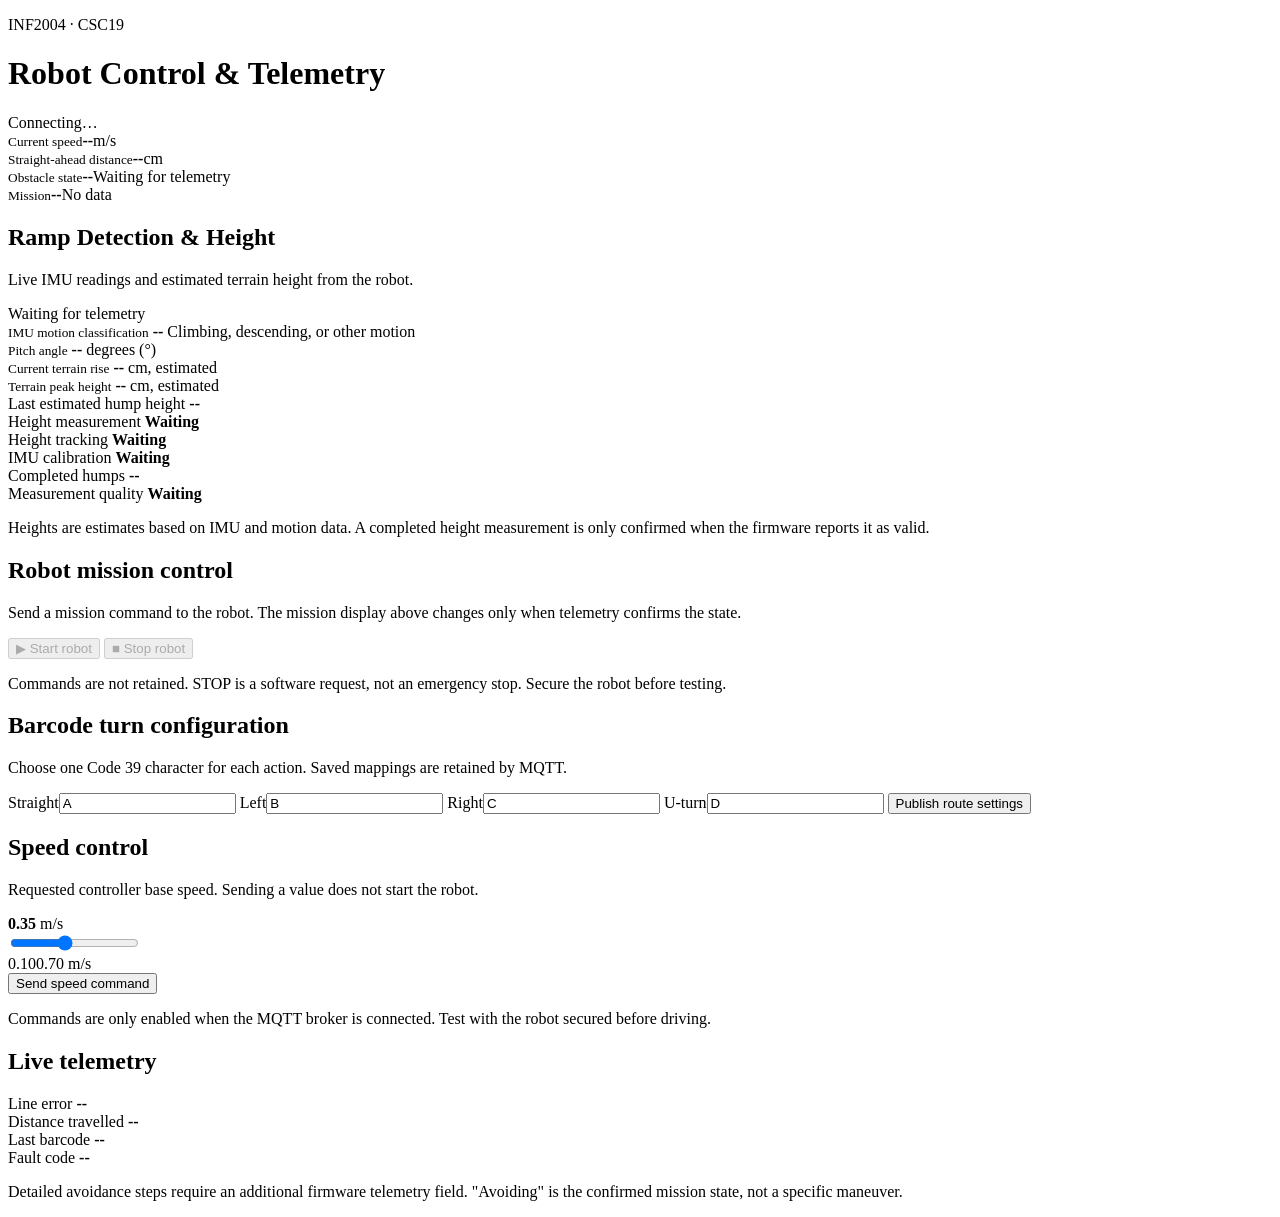
==== dashboard/static/index.html @ f03a262d "ramp dashboard" ====
<!doctype html>
<html lang="en">
  <head>
    <meta charset="utf-8" />
    <meta name="viewport" content="width=device-width,initial-scale=1" />
    <title>Buddy 1 Robot Dashboard</title>
    <link rel="stylesheet" href="/style.css" />
  </head>
  <body>
    <main class="shell">
      <header>
        <div>
          <p class="eyebrow">INF2004 · CSC19</p>
          <h1>Robot Control &amp; Telemetry</h1>
        </div>
        <span id="connection" class="status">Connecting…</span>
      </header>
      <section class="metrics">
        <article>
          <small>Current speed</small><strong id="current-speed">--</strong
          ><span>m/s</span>
        </article>
        <article>
          <small>Straight-ahead distance</small><strong id="distance">--</strong
          ><span>cm</span>
        </article>
        <article>
          <small>Obstacle state</small><strong id="obstacle-state">--</strong
          ><span id="obstacle-detail">Waiting for telemetry</span>
        </article>
        <article>
          <small>Mission</small><strong id="mission">--</strong
          ><span id="timestamp">No data</span>
        </article>
      </section>

      <!-- Ramp Detection & Height -->
      <section class="panel ramp-panel">
        <div class="ramp-header">
          <div>
            <h2>Ramp Detection &amp; Height</h2>
            <p>
              Live IMU readings and estimated terrain height from the robot.
            </p>
          </div>
          <span id="ramp-status" class="ramp-badge">
            Waiting for telemetry
          </span>
        </div>

        <div class="ramp-metrics">
          <article>
            <small>IMU motion classification</small>
            <strong id="ramp-direction">--</strong>
            <span>Climbing, descending, or other motion</span>
          </article>

          <article>
            <small>Pitch angle</small>
            <strong id="ramp-pitch">--</strong>
            <span>degrees (°)</span>
          </article>

          <article>
            <small>Current terrain rise</small>
            <strong id="ramp-rise">--</strong>
            <span>cm, estimated</span>
          </article>

          <article>
            <small>Terrain peak height</small>
            <strong id="ramp-peak">--</strong>
            <span>cm, estimated</span>
          </article>
        </div>

        <div class="ramp-details">
          <div>
            <span>Last estimated hump height</span>
            <b id="ramp-height">--</b>
          </div>

          <div>
            <span>Height measurement</span>
            <b id="ramp-validity">Waiting</b>
          </div>

          <div>
            <span>Height tracking</span>
            <b id="ramp-tracking">Waiting</b>
          </div>

          <div>
            <span>IMU calibration</span>
            <b id="ramp-calibration">Waiting</b>
          </div>

          <div>
            <span>Completed humps</span>
            <b id="ramp-count">--</b>
          </div>

          <div>
            <span>Measurement quality</span>
            <b id="ramp-quality">Waiting</b>
          </div>
        </div>

        <p class="hint">
          Heights are estimates based on IMU and motion data. A completed height
          measurement is only confirmed when the firmware reports it as valid.
        </p>
      </section>
      
      <section class="panel mission-panel">
        <h2>Robot mission control</h2>
        <p>
          Send a mission command to the robot. The mission display above changes
          only when telemetry confirms the state.
        </p>
        <div class="mission-buttons">
          <button id="start-robot" class="start-button" type="button" disabled>
            ▶ Start robot
          </button>
          <button id="stop-robot" class="stop-button" type="button" disabled>
            ■ Stop robot
          </button>
        </div>
        <p class="hint">
          Commands are not retained. STOP is a software request, not an
          emergency stop. Secure the robot before testing.
        </p>
      </section>
      <div class="columns">
        <section class="panel">
          <h2>Barcode turn configuration</h2>
          <p>
            Choose one Code 39 character for each action. Saved mappings are
            retained by MQTT.
          </p>
          <form id="route-form" class="fields">
            <label
              >Straight<input name="straight" maxlength="1" value="A" required
            /></label>
            <label
              >Left<input name="left" maxlength="1" value="B" required
            /></label>
            <label
              >Right<input name="right" maxlength="1" value="C" required
            /></label>
            <label
              >U-turn<input name="uturn" maxlength="1" value="D" required
            /></label>
            <button type="submit">Publish route settings</button>
          </form>
        </section>
        <section class="panel">
          <h2>Speed control</h2>
          <p>
            Requested controller base speed. Sending a value does not start the
            robot.
          </p>
          <div class="speed-display">
            <strong id="speed-value">0.35</strong> m/s
          </div>
          <input
            id="speed-slider"
            type="range"
            min="0.10"
            max="0.70"
            step="0.05"
            value="0.35"
          />
          <div class="range"><span>0.10</span><span>0.70 m/s</span></div>
          <button id="send-speed" type="button">Send speed command</button>
          <p class="hint">
            Commands are only enabled when the MQTT broker is connected. Test
            with the robot secured before driving.
          </p>
        </section>
      </div>
      <section class="panel">
        <h2>Live telemetry</h2>
        <div class="details">
          <div>Line error <b id="line">--</b></div>
          <div>Distance travelled <b id="travelled">--</b></div>
          <div>Last barcode <b id="barcode">--</b></div>
          <div>Fault code <b id="fault">--</b></div>
        </div>
        <p class="hint">
          Detailed avoidance steps require an additional firmware telemetry
          field. "Avoiding" is the confirmed mission state, not a specific
          maneuver.
        </p>
      </section>
      <p id="feedback" role="status" aria-live="polite"></p>
    </main>
    <script src="/app.js"></script>
  </body>
</html>
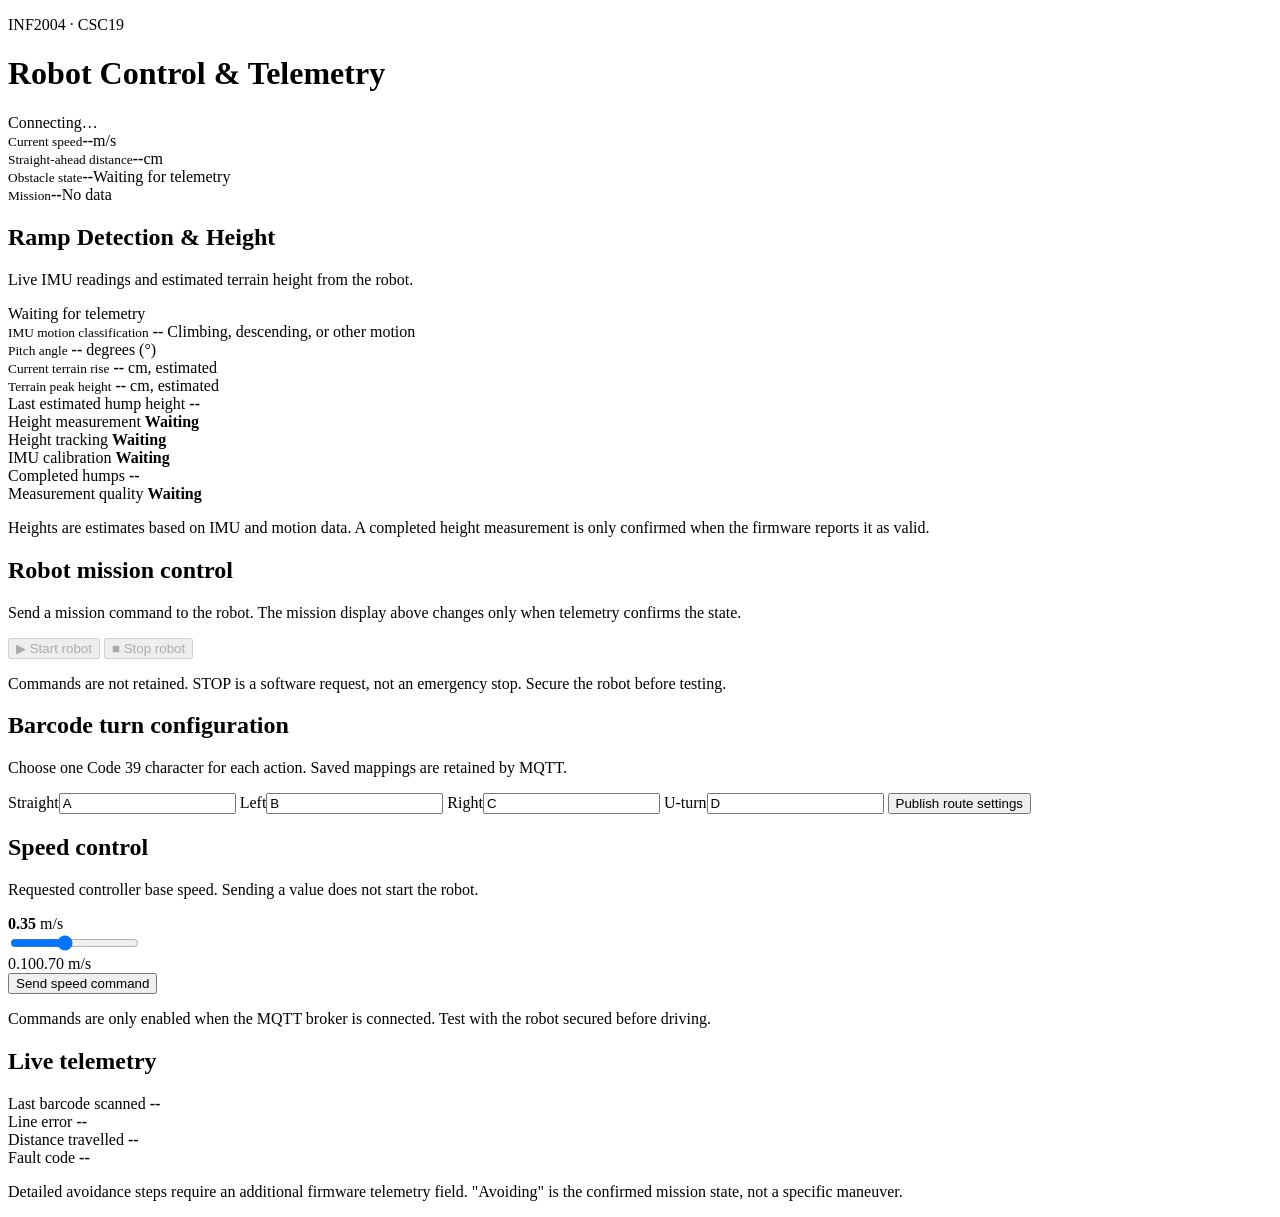
==== commit d5821c0f: "added card holder for barcode letter scan" ====
--- a/dashboard/static/index.html
+++ b/dashboard/static/index.html
@@ -33,85 +33,87 @@
           ><span id="timestamp">No data</span>
         </article>
       </section>
-
-      <!-- Ramp Detection & Height -->
-      <section class="panel ramp-panel">
-        <div class="ramp-header">
-          <div>
-            <h2>Ramp Detection &amp; Height</h2>
-            <p>
-              Live IMU readings and estimated terrain height from the robot.
-            </p>
-          </div>
-          <span id="ramp-status" class="ramp-badge">
-            Waiting for telemetry
-          </span>
-        </div>
-
-        <div class="ramp-metrics">
-          <article>
-            <small>IMU motion classification</small>
-            <strong id="ramp-direction">--</strong>
-            <span>Climbing, descending, or other motion</span>
-          </article>
-
-          <article>
-            <small>Pitch angle</small>
-            <strong id="ramp-pitch">--</strong>
-            <span>degrees (°)</span>
-          </article>
-
-          <article>
-            <small>Current terrain rise</small>
-            <strong id="ramp-rise">--</strong>
-            <span>cm, estimated</span>
-          </article>
-
-          <article>
-            <small>Terrain peak height</small>
-            <strong id="ramp-peak">--</strong>
-            <span>cm, estimated</span>
-          </article>
-        </div>
-
-        <div class="ramp-details">
-          <div>
-            <span>Last estimated hump height</span>
-            <b id="ramp-height">--</b>
-          </div>
-
-          <div>
-            <span>Height measurement</span>
-            <b id="ramp-validity">Waiting</b>
-          </div>
-
-          <div>
-            <span>Height tracking</span>
-            <b id="ramp-tracking">Waiting</b>
-          </div>
-
-          <div>
-            <span>IMU calibration</span>
-            <b id="ramp-calibration">Waiting</b>
-          </div>
-
-          <div>
-            <span>Completed humps</span>
-            <b id="ramp-count">--</b>
-          </div>
-
-          <div>
-            <span>Measurement quality</span>
-            <b id="ramp-quality">Waiting</b>
-          </div>
-        </div>
-
-        <p class="hint">
-          Heights are estimates based on IMU and motion data. A completed height
-          measurement is only confirmed when the firmware reports it as valid.
-        </p>
-      </section>
       
+<!-- Ramp Detection & Height -->
+<section class="panel ramp-panel">
+  <div class="ramp-header">
+    <div>
+      <h2>Ramp Detection &amp; Height</h2>
+      <p>
+        Live IMU readings and estimated terrain height
+        from the robot.
+      </p>
+    </div>
+    <span id="ramp-status" class="ramp-badge">
+      Waiting for telemetry
+    </span>
+  </div>
+
+  <div class="ramp-metrics">
+    <article>
+      <small>IMU motion classification</small>
+      <strong id="ramp-direction">--</strong>
+      <span>Climbing, descending, or other motion</span>
+    </article>
+
+    <article>
+      <small>Pitch angle</small>
+      <strong id="ramp-pitch">--</strong>
+      <span>degrees (°)</span>
+    </article>
+
+    <article>
+      <small>Current terrain rise</small>
+      <strong id="ramp-rise">--</strong>
+      <span>cm, estimated</span>
+    </article>
+
+    <article>
+      <small>Terrain peak height</small>
+      <strong id="ramp-peak">--</strong>
+      <span>cm, estimated</span>
+    </article>
+  </div>
+
+  <div class="ramp-details">
+    <div>
+      <span>Last estimated hump height</span>
+      <b id="ramp-height">--</b>
+    </div>
+
+    <div>
+      <span>Height measurement</span>
+      <b id="ramp-validity">Waiting</b>
+    </div>
+
+    <div>
+      <span>Height tracking</span>
+      <b id="ramp-tracking">Waiting</b>
+    </div>
+
+    <div>
+      <span>IMU calibration</span>
+      <b id="ramp-calibration">Waiting</b>
+    </div>
+
+    <div>
+      <span>Completed humps</span>
+      <b id="ramp-count">--</b>
+    </div>
+
+    <div>
+      <span>Measurement quality</span>
+      <b id="ramp-quality">Waiting</b>
+    </div>
+  </div>
+
+  <p class="hint">
+    Heights are estimates based on IMU and motion data.
+    A completed height measurement is only confirmed when
+    the firmware reports it as valid.
+  </p>
+</section>
+
       <section class="panel mission-panel">
         <h2>Robot mission control</h2>
         <p>
@@ -181,10 +183,13 @@
       </div>
       <section class="panel">
         <h2>Live telemetry</h2>
+        <div class="barcode-card">
+          <span>Last barcode scanned</span>
+          <strong id="barcode">--</strong>
+        </div>
         <div class="details">
           <div>Line error <b id="line">--</b></div>
           <div>Distance travelled <b id="travelled">--</b></div>
-          <div>Last barcode <b id="barcode">--</b></div>
           <div>Fault code <b id="fault">--</b></div>
         </div>
         <p class="hint">
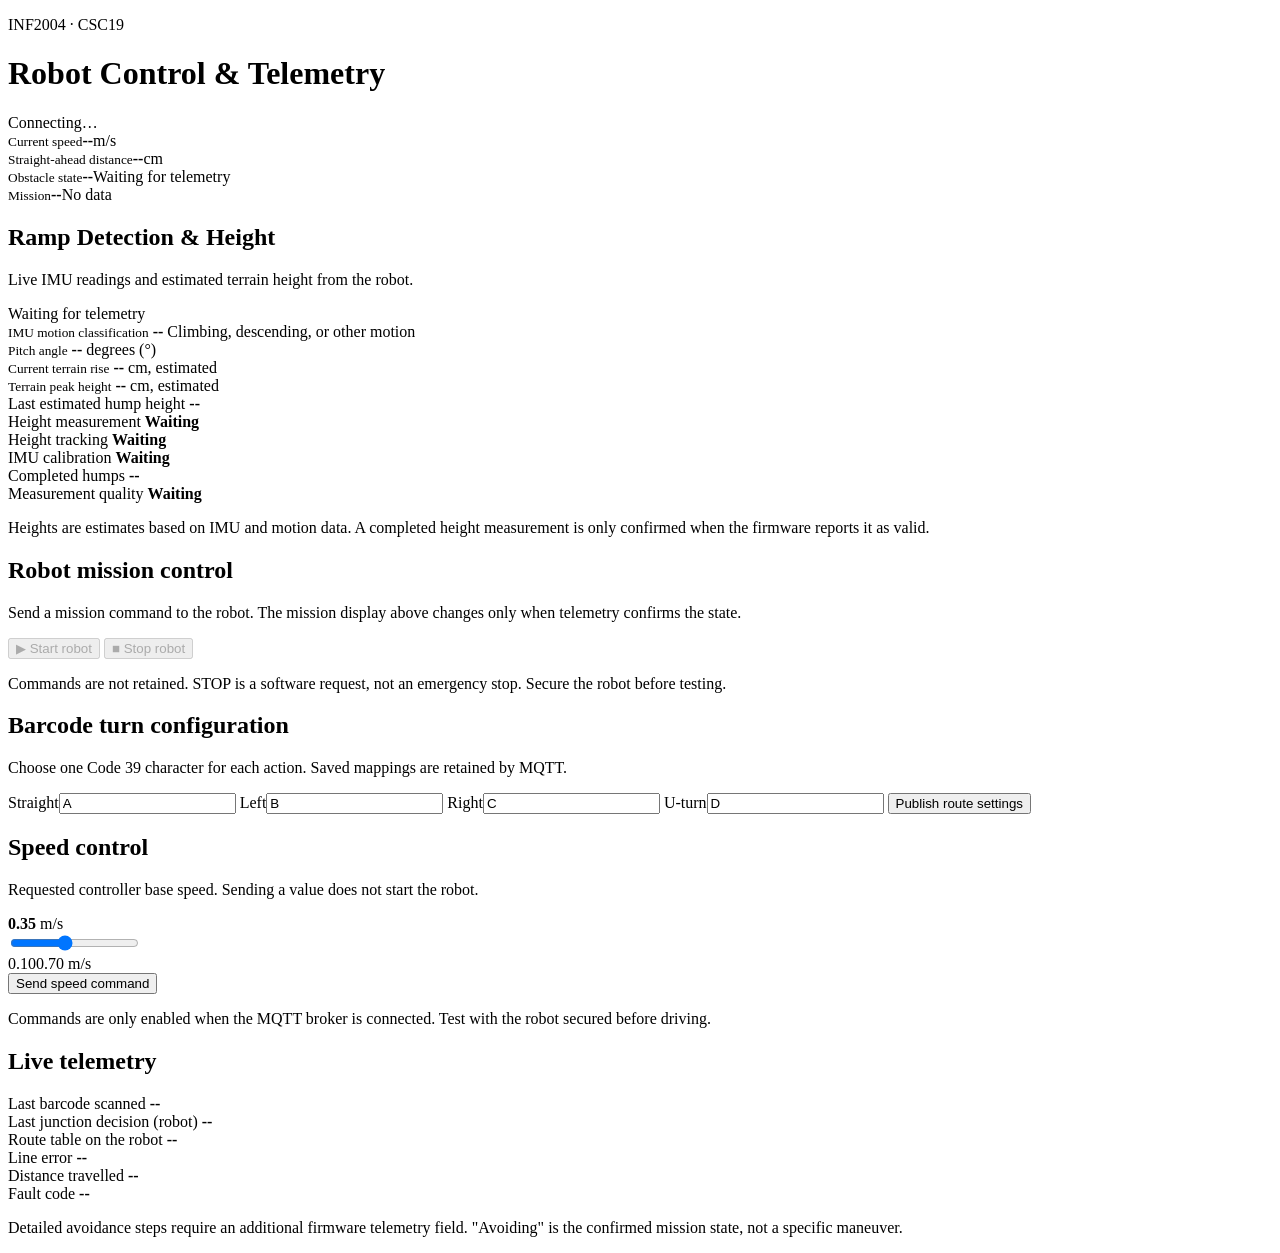
==== commit 0eb1d0ef: "1st level junction working state Signed-off-by: LordPercivalXII <officialtwelfthdoctor1@hotmail.com>" ====
--- a/dashboard/static/index.html
+++ b/dashboard/static/index.html
@@ -187,6 +187,13 @@
           <span>Last barcode scanned</span>
           <strong id="barcode">--</strong>
         </div>
+        <div class="barcode-card">
+          <span>Last junction decision (robot)</span>
+          <strong id="junction-decision">--</strong>
+        </div>
+        <div class="details">
+          <div>Route table on the robot <b id="route-active">--</b></div>
+        </div>
         <div class="details">
           <div>Line error <b id="line">--</b></div>
           <div>Distance travelled <b id="travelled">--</b></div>
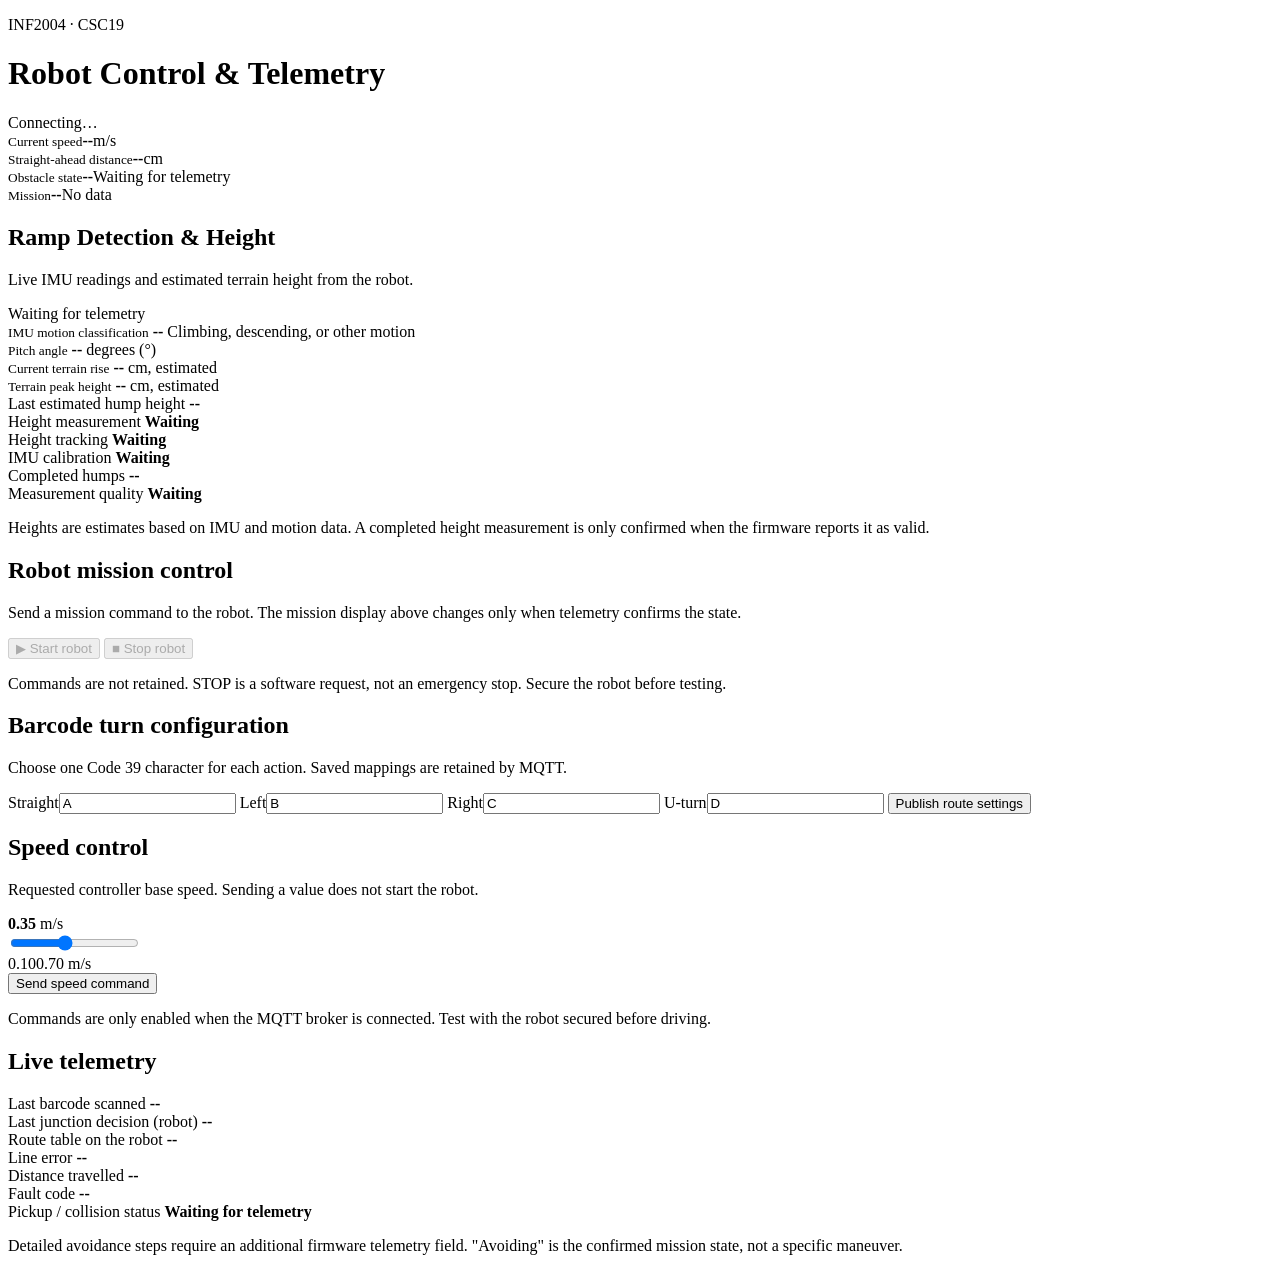
==== commit 79d68489: "added fault pickup Stop motor when lifted up" ====
--- a/dashboard/static/index.html
+++ b/dashboard/static/index.html
@@ -199,6 +199,10 @@
           <div>Distance travelled <b id="travelled">--</b></div>
           <div>Fault code <b id="fault">--</b></div>
         </div>
+        <div class="collision-status" id="collision-status" role="status" aria-live="polite">
+          <span>Pickup / collision status</span>
+          <strong id="collision-state">Waiting for telemetry</strong>
+        </div>
         <p class="hint">
           Detailed avoidance steps require an additional firmware telemetry
           field. "Avoiding" is the confirmed mission state, not a specific
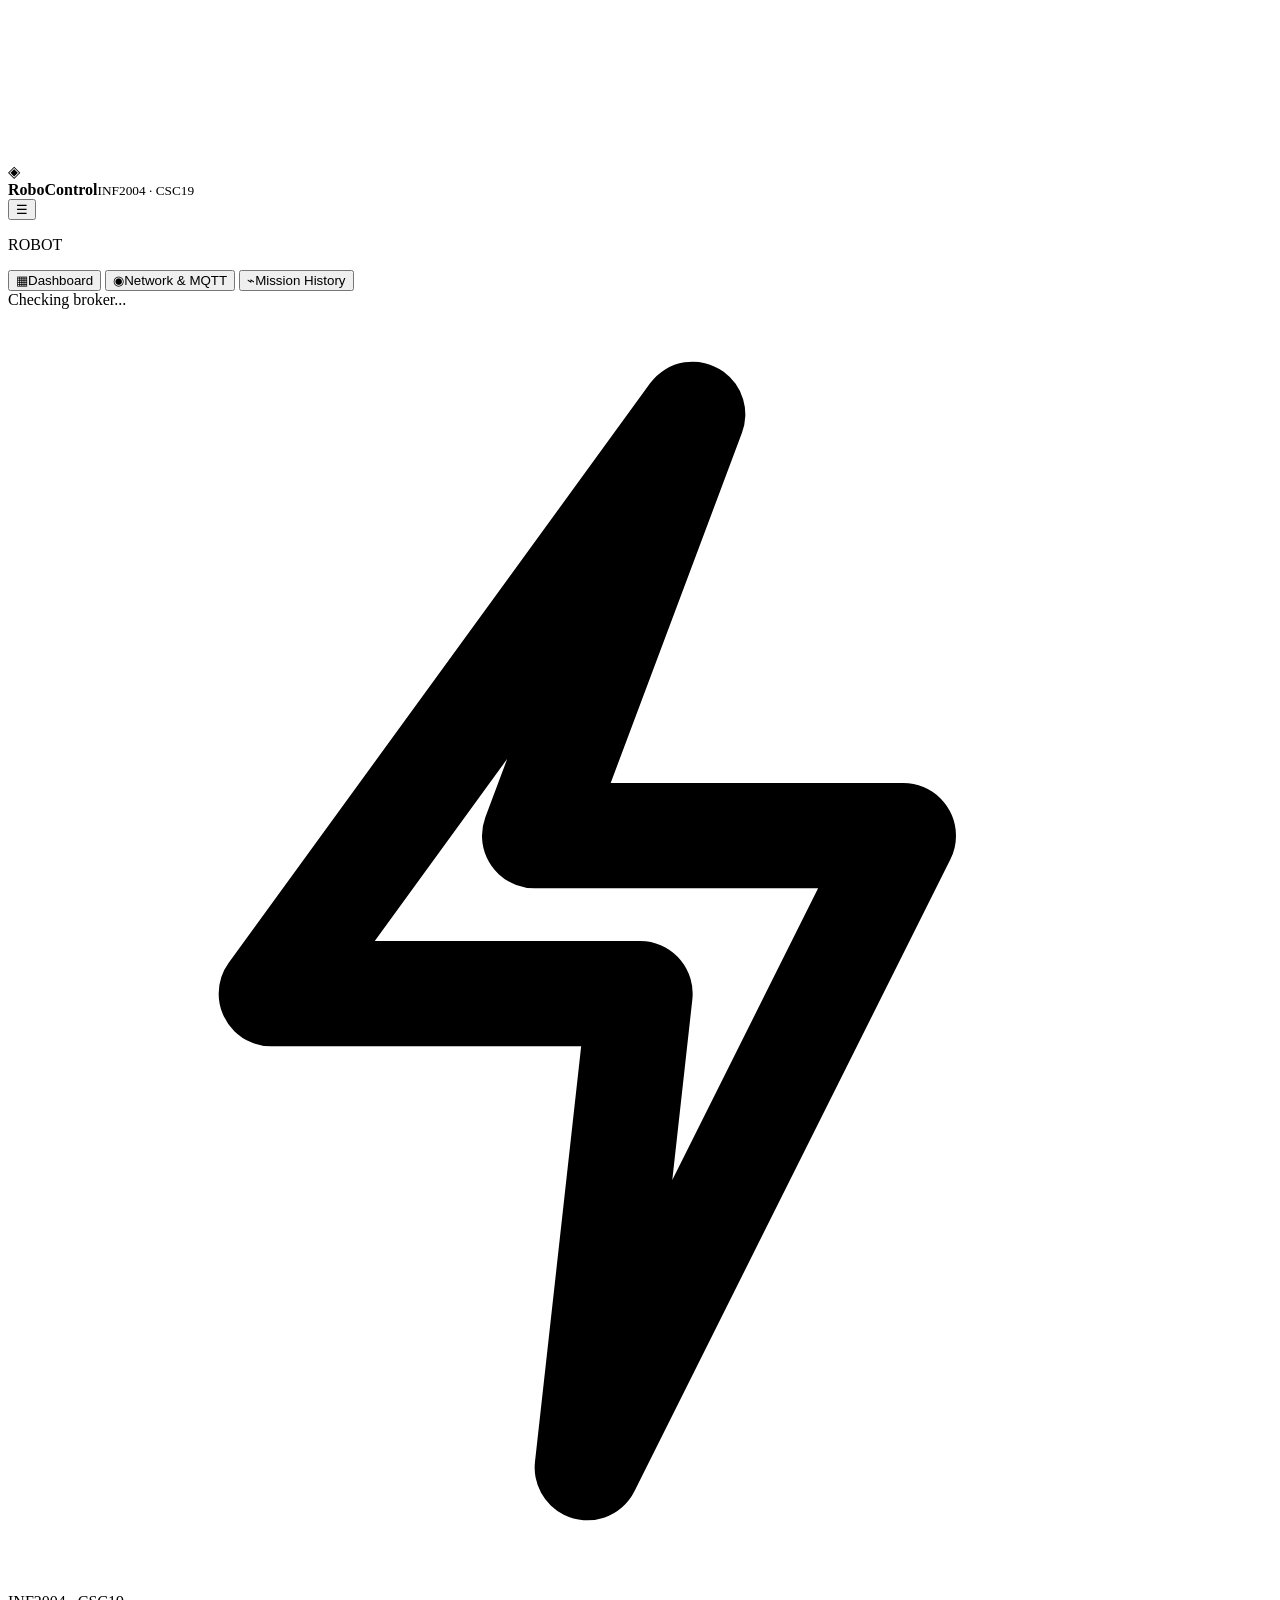
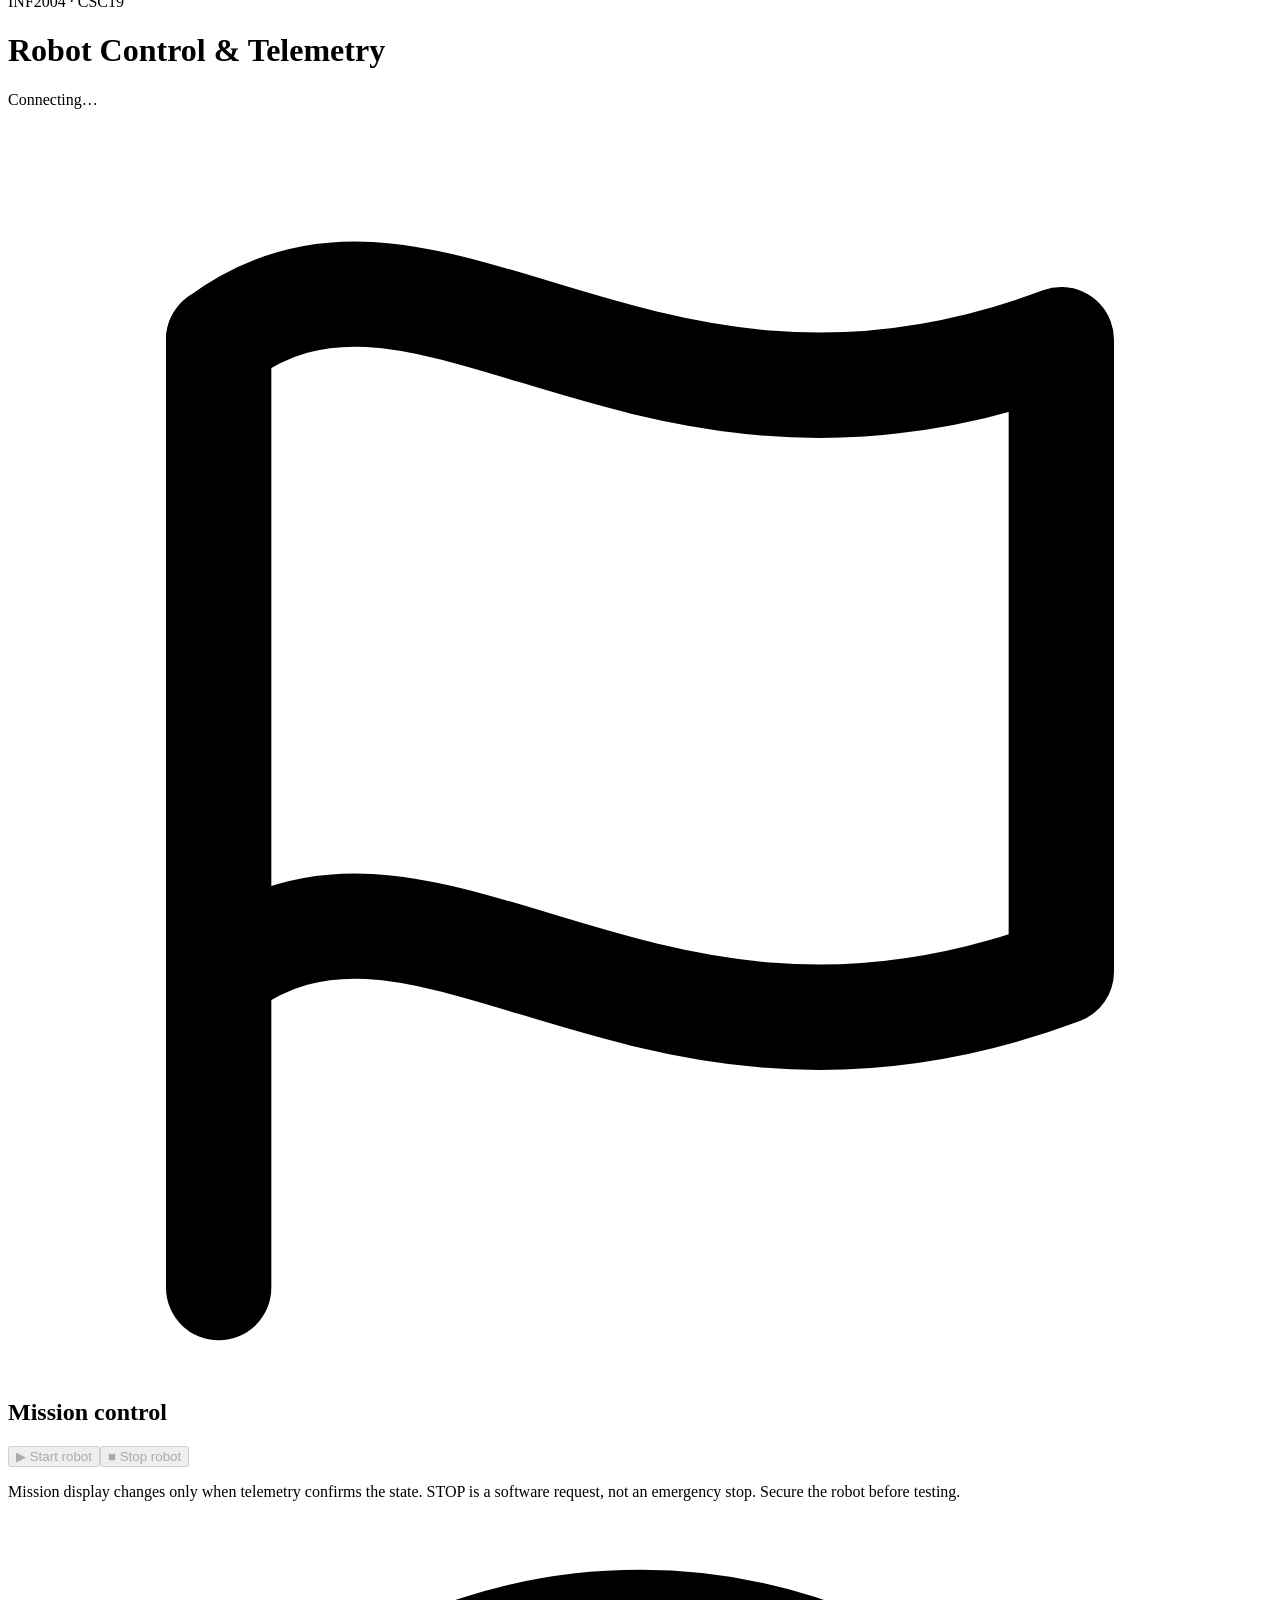
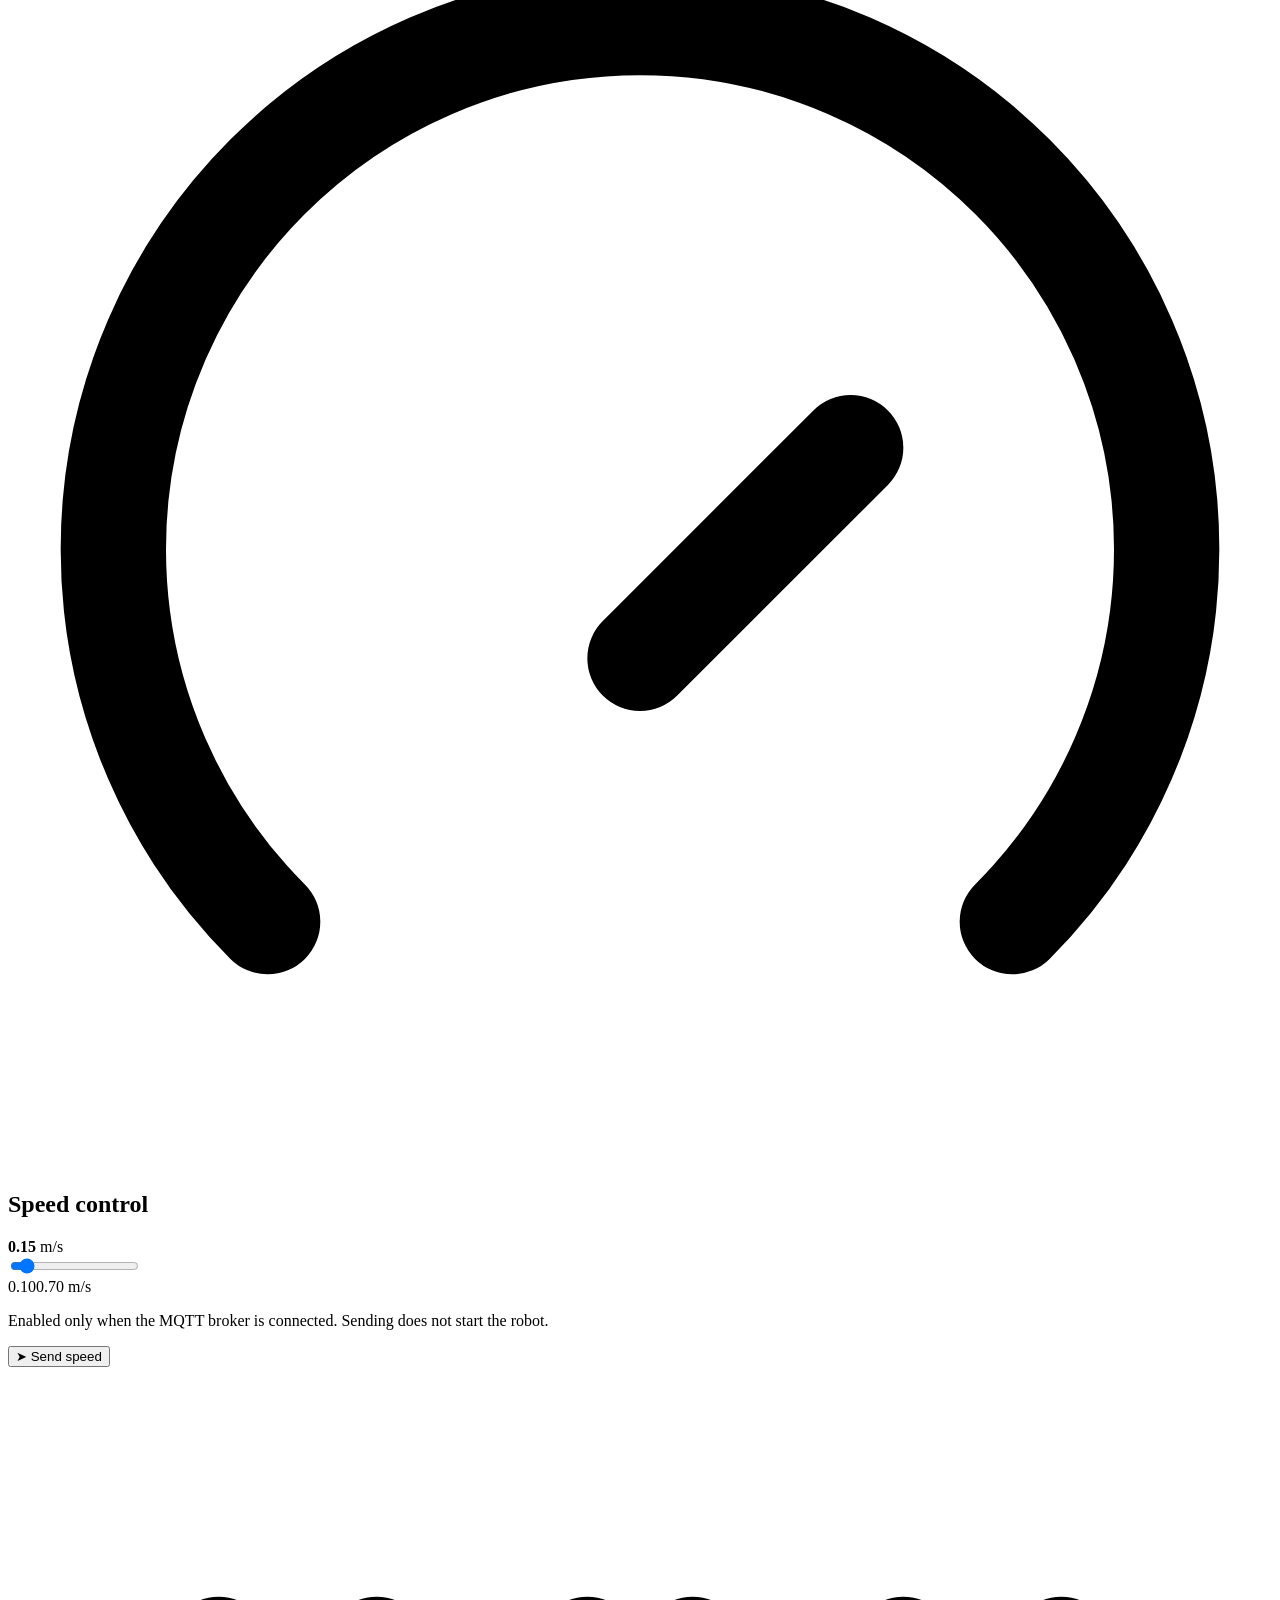
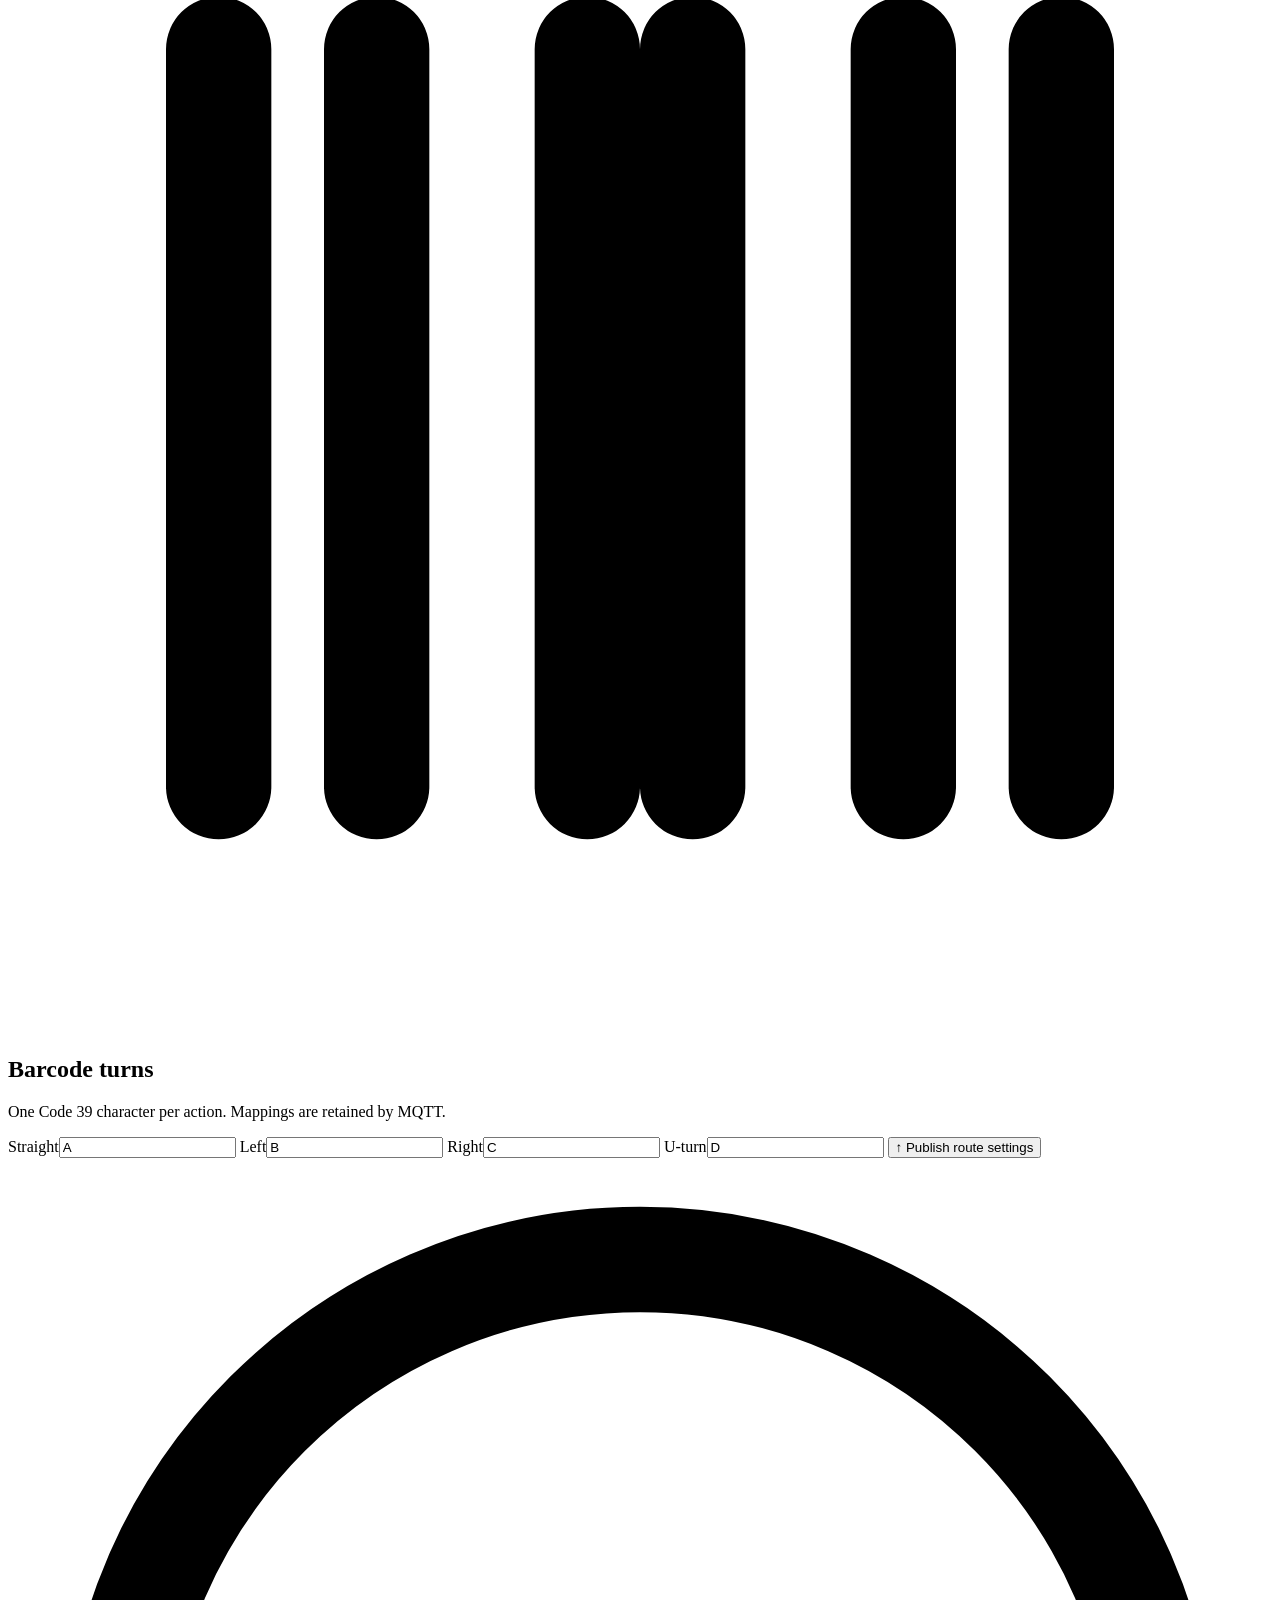
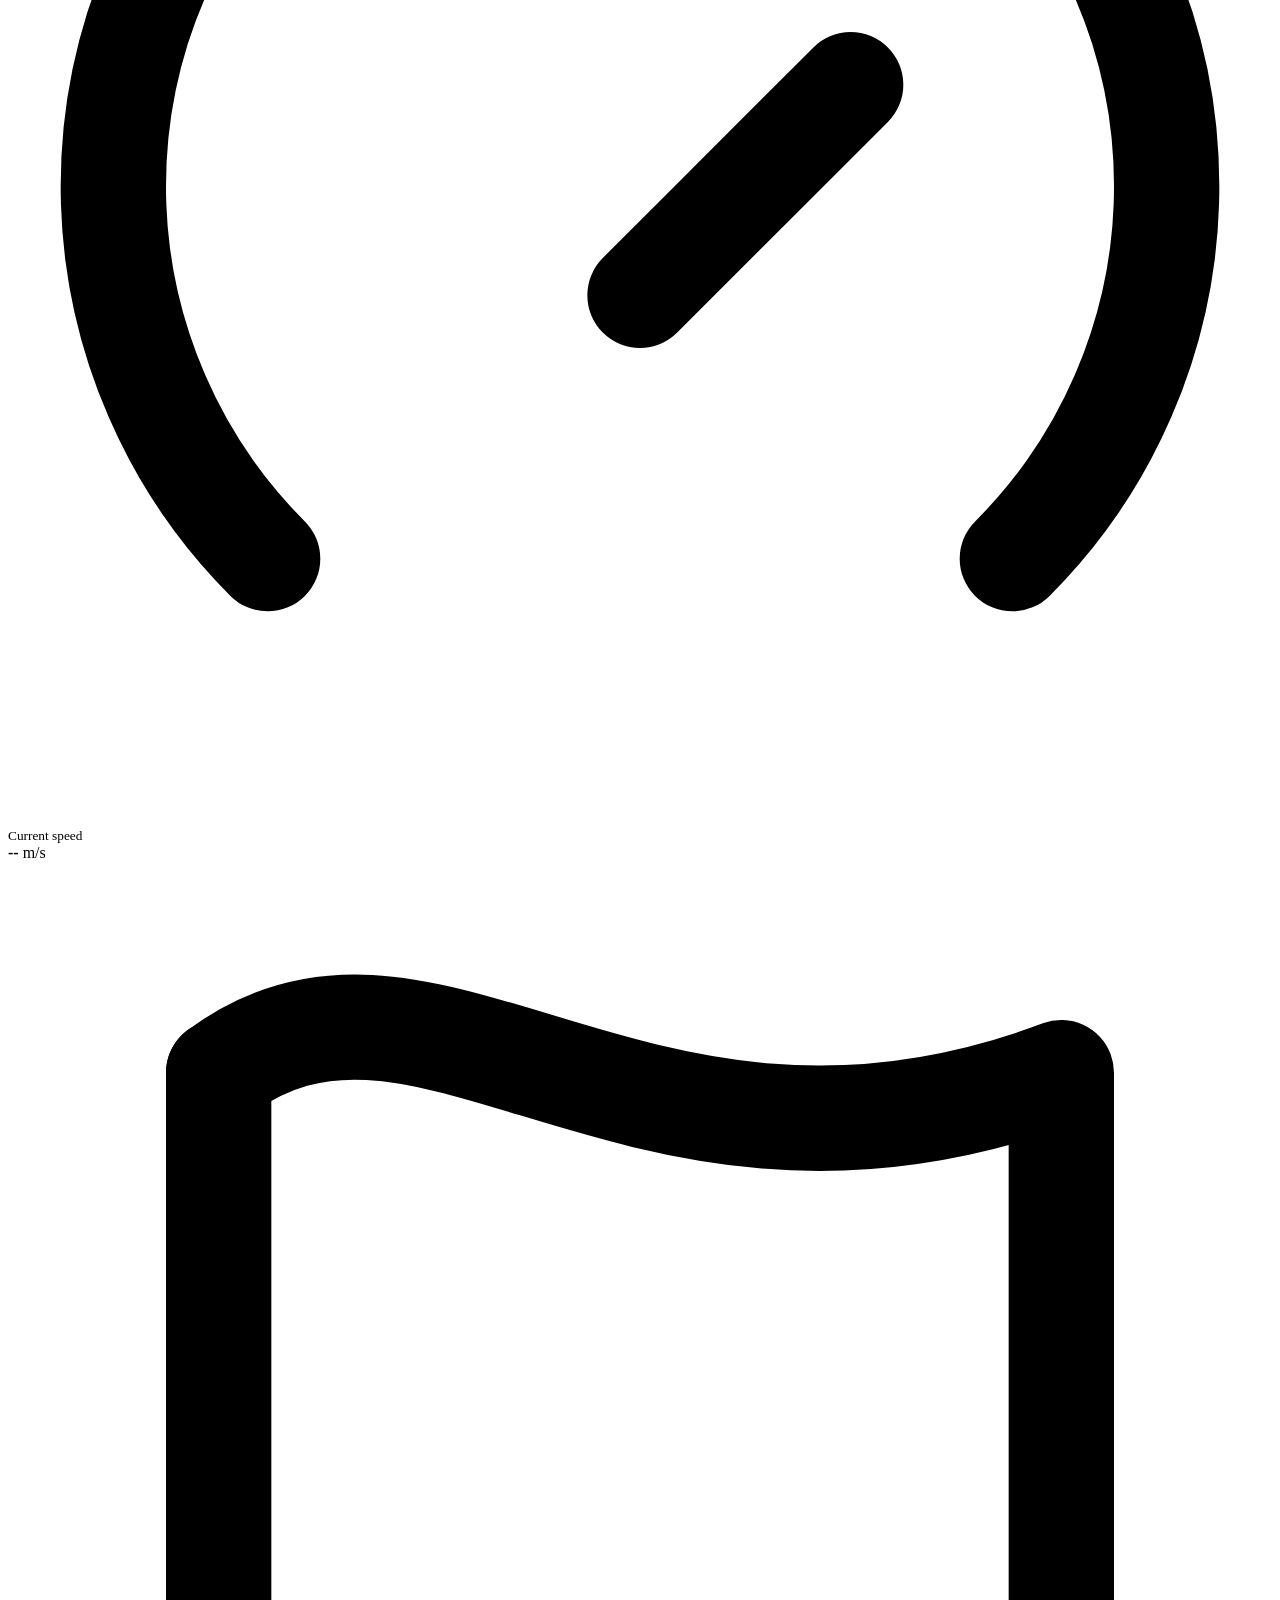
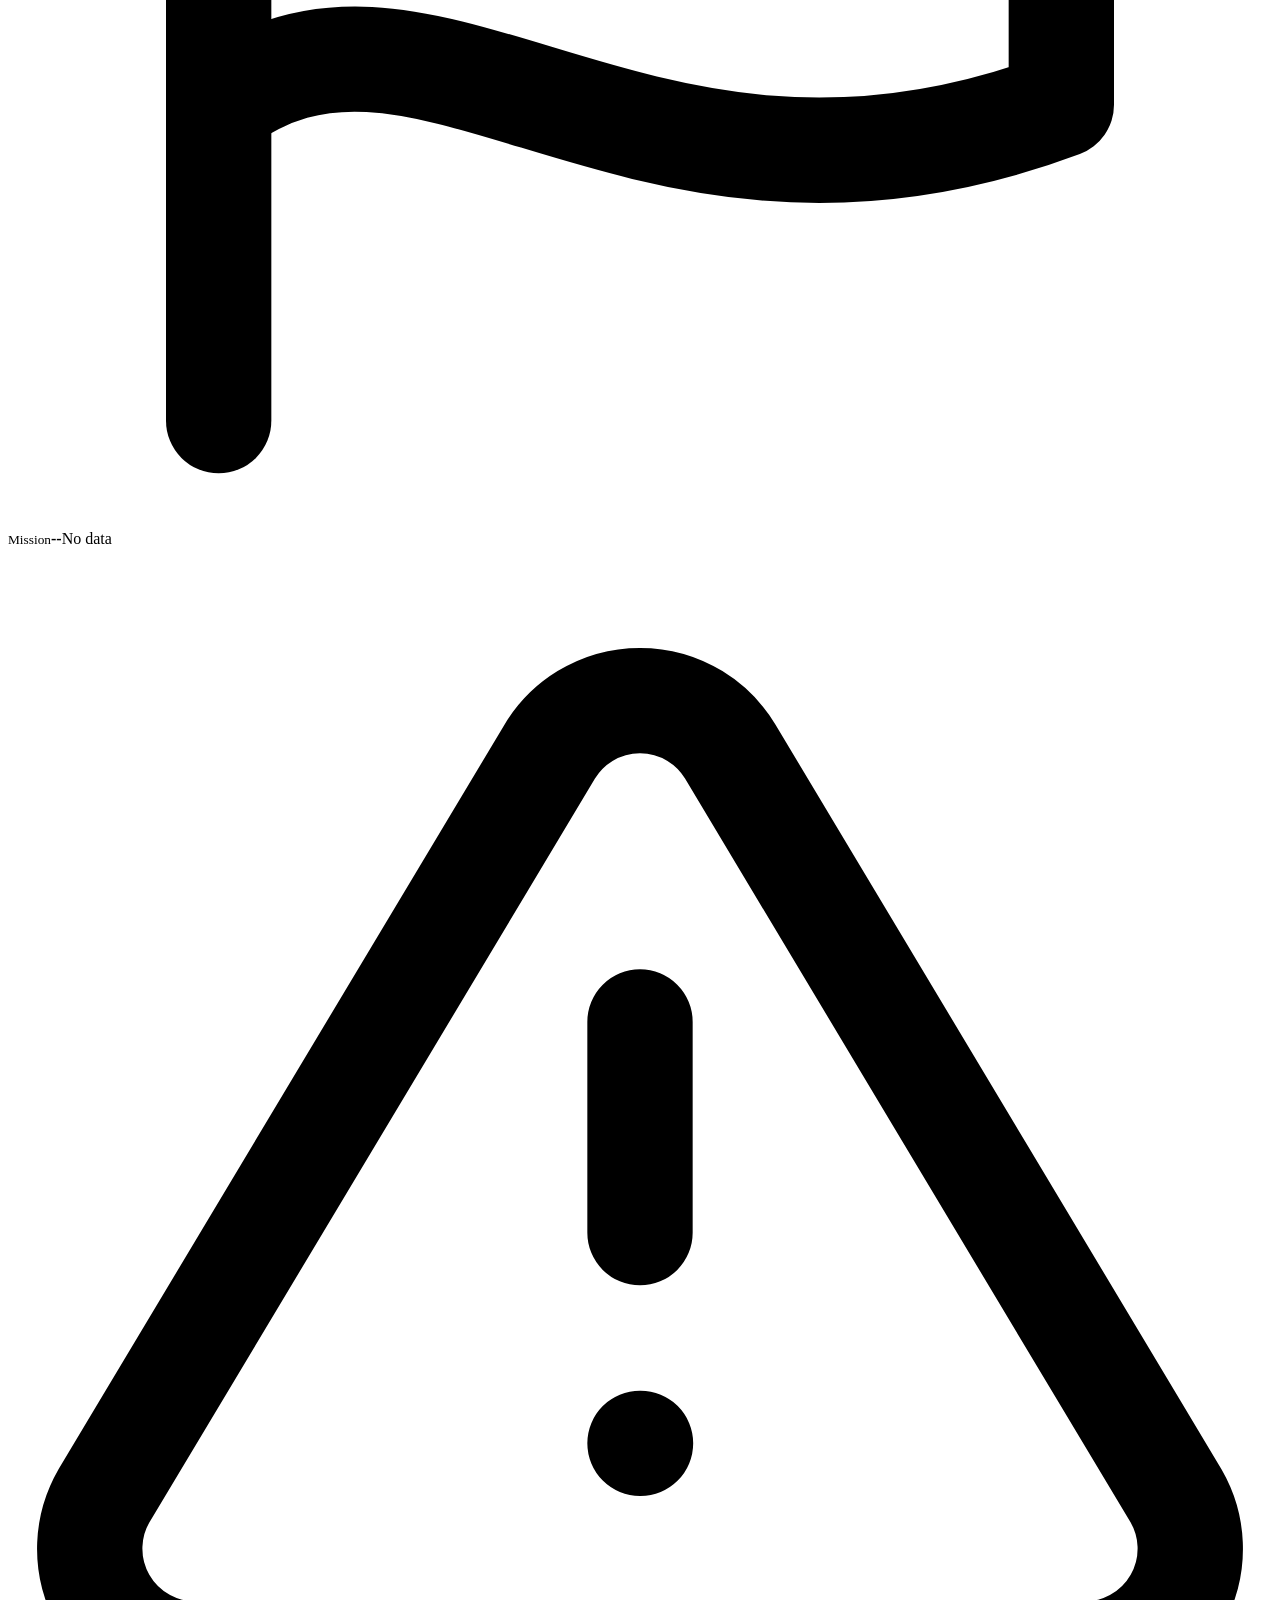
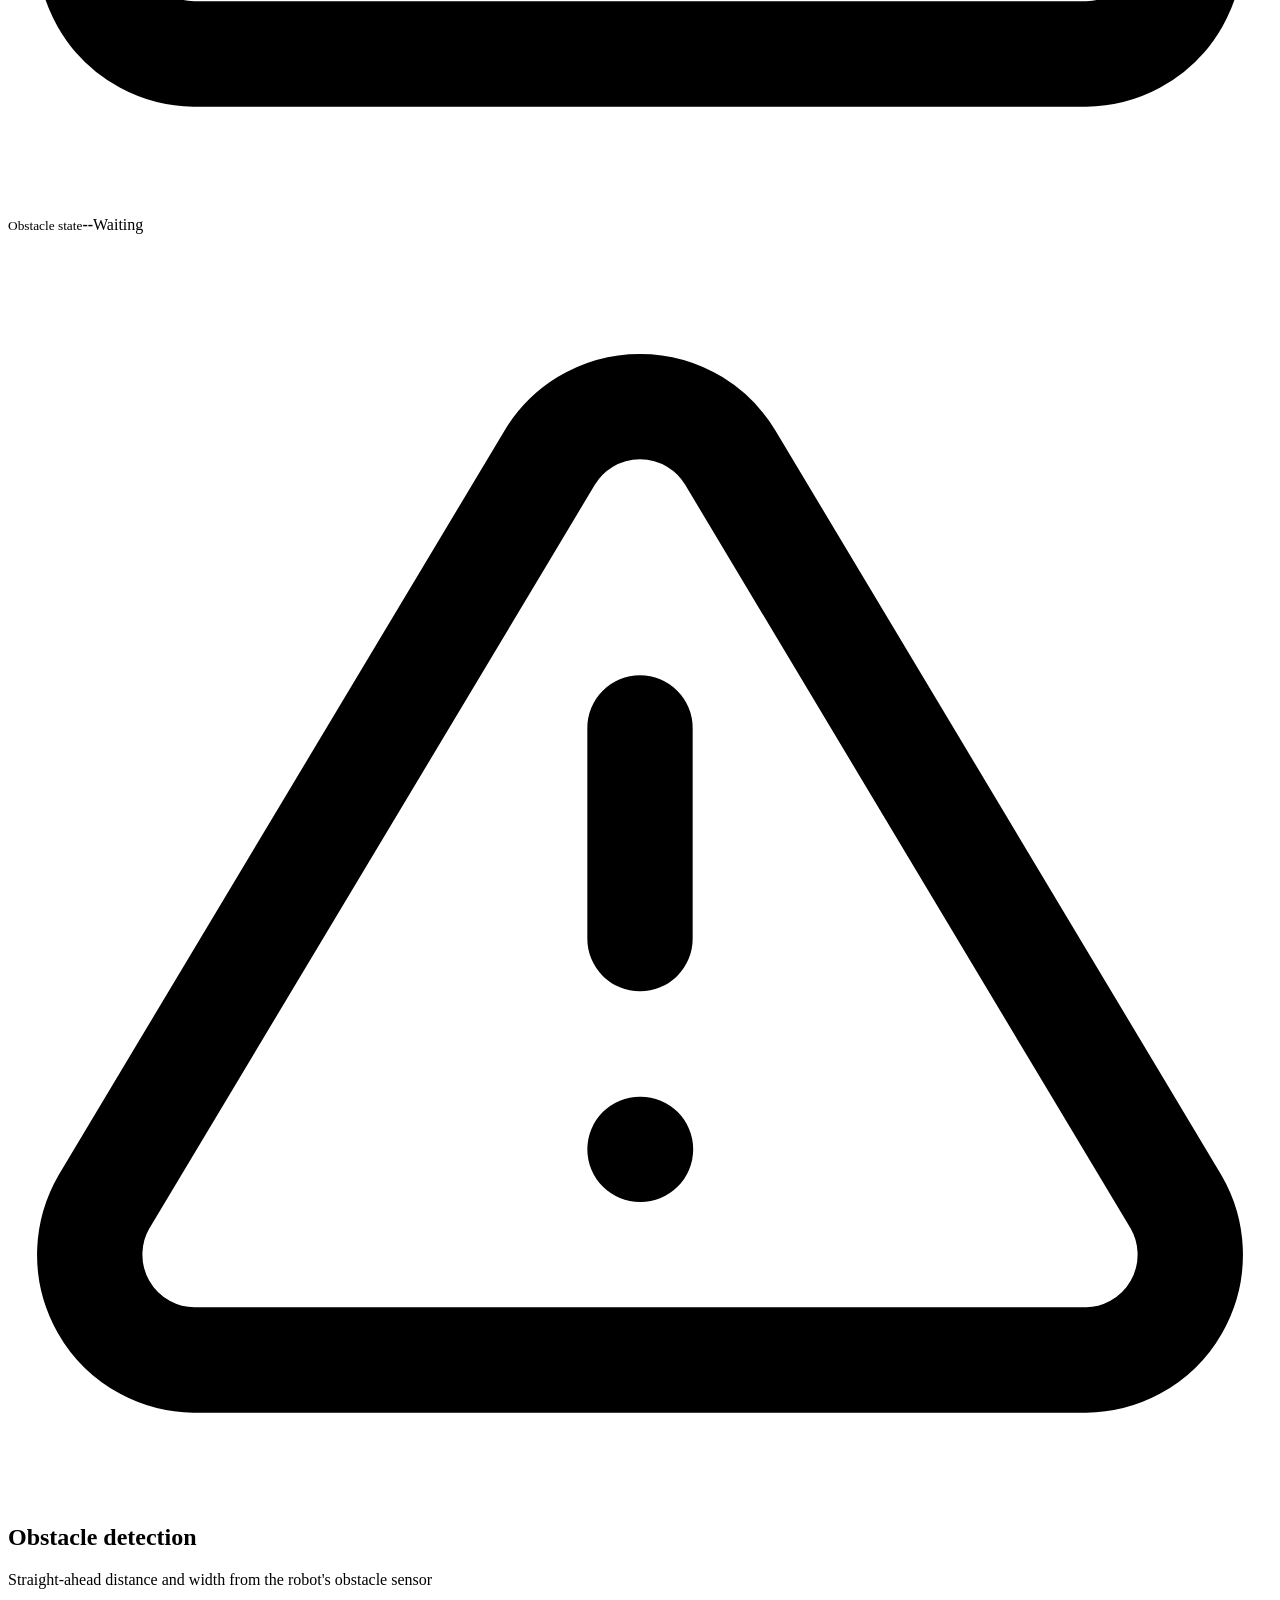
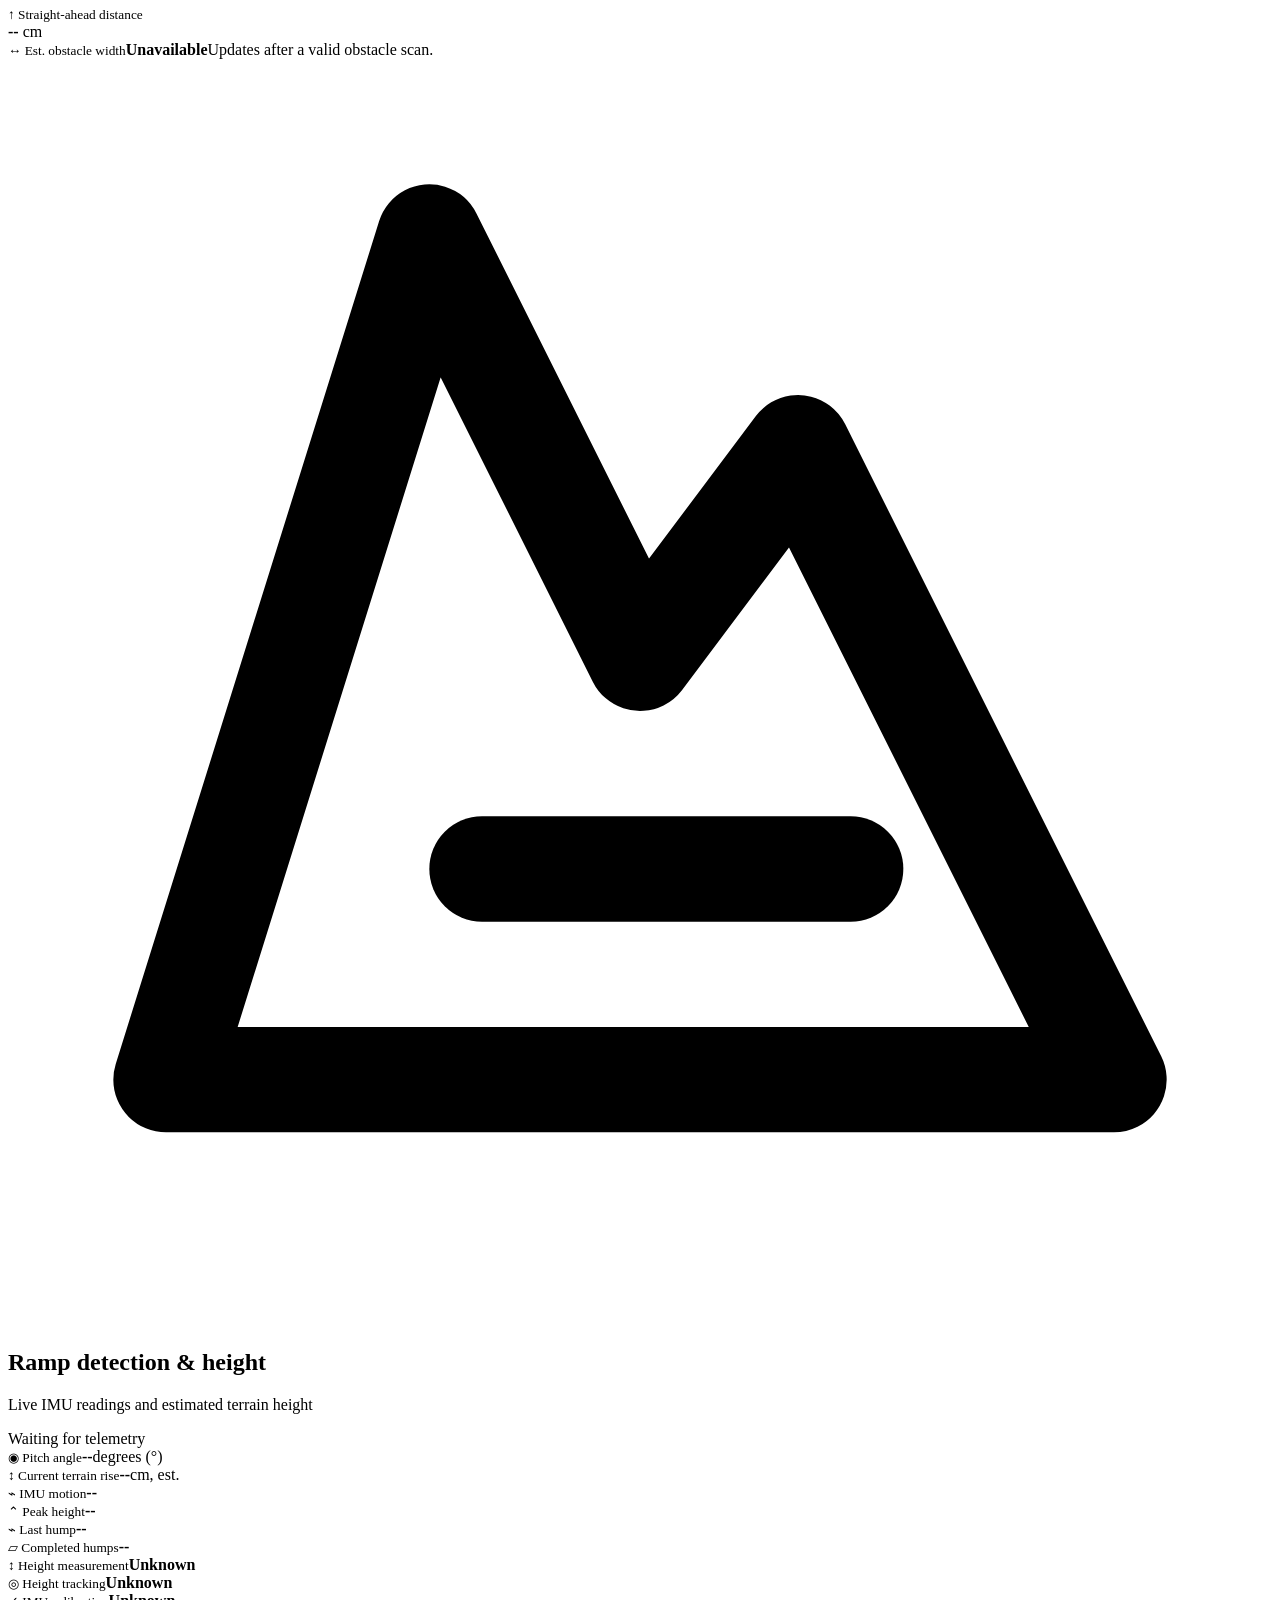
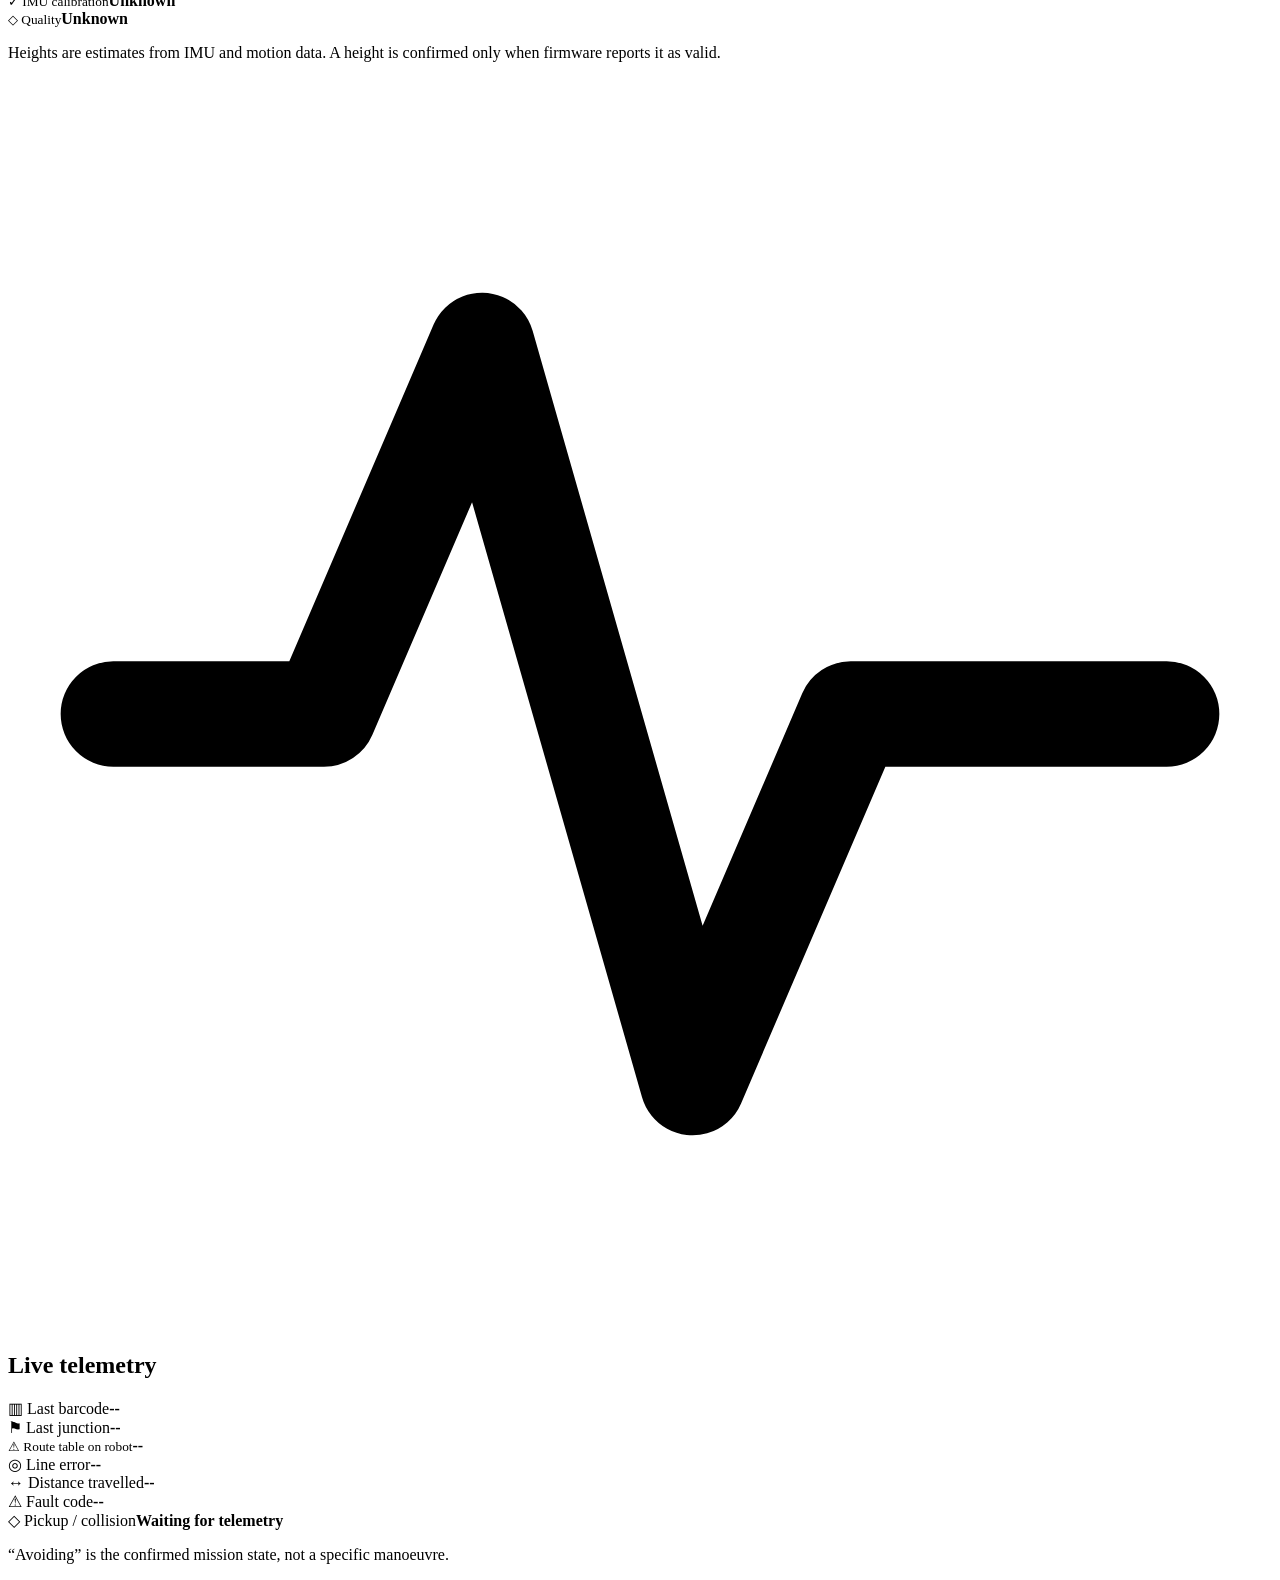
==== commit c362ce37: "hi" ====
--- a/dashboard/static/index.html
+++ b/dashboard/static/index.html
@@ -3,214 +3,318 @@
   <head>
     <meta charset="utf-8" />
     <meta name="viewport" content="width=device-width,initial-scale=1" />
-    <title>Buddy 1 Robot Dashboard</title>
+    <title>Robot Dashboard</title>
     <link rel="stylesheet" href="/style.css" />
   </head>
   <body>
-    <main class="shell">
-      <header>
-        <div>
-          <p class="eyebrow">INF2004 · CSC19</p>
-          <h1>Robot Control &amp; Telemetry</h1>
+    <!-- Shared SVG symbols keep every dashboard icon consistent. -->
+    <svg class="icon-sprite" xmlns="http://www.w3.org/2000/svg" aria-hidden="true" focusable="false">
+      <symbol id="icon-bolt" viewBox="0 0 24 24" fill="none" stroke="currentColor" stroke-width="2" stroke-linecap="round" stroke-linejoin="round"><path d="m13 2-3 8h7l-6 12 1-9H5l8-11z"/></symbol>
+      <symbol id="icon-flag" viewBox="0 0 24 24" fill="none" stroke="currentColor" stroke-width="2" stroke-linecap="round" stroke-linejoin="round"><path d="M4 22V4"/><path d="M4 4c4-3 8 3 16 0v12c-8 3-12-3-16 0"/></symbol>
+      <symbol id="icon-gauge" viewBox="0 0 24 24" fill="none" stroke="currentColor" stroke-width="2" stroke-linecap="round" stroke-linejoin="round"><path d="M12 14l4-4"/><path d="M4.93 19a10 10 0 1 1 14.14 0"/></symbol>
+      <symbol id="icon-barcode" viewBox="0 0 24 24" fill="none" stroke="currentColor" stroke-width="2" stroke-linecap="round" stroke-linejoin="round"><path d="M4 5v14M7 5v14M11 5v14M13 5v14M17 5v14M20 5v14"/></symbol>
+      <symbol id="icon-warning" viewBox="0 0 24 24" fill="none" stroke="currentColor" stroke-width="2" stroke-linecap="round" stroke-linejoin="round"><path d="m10.29 3.86-8.47 14.14A2 2 0 0 0 3.53 21h16.94a2 2 0 0 0 1.71-3L13.71 3.86a2 2 0 0 0-3.42 0Z"/><path d="M12 9v4M12 17h.01"/></symbol>
+      <symbol id="icon-mountain" viewBox="0 0 24 24" fill="none" stroke="currentColor" stroke-width="2" stroke-linecap="round" stroke-linejoin="round"><path d="m8 3 4 8 3-4 6 12H3L8 3Z"/><path d="M9 15h7"/></symbol>
+      <symbol id="icon-activity" viewBox="0 0 24 24" fill="none" stroke="currentColor" stroke-width="2" stroke-linecap="round" stroke-linejoin="round"><path d="M2 12h4l3-7 4 14 3-7h6"/></symbol>
+    </svg>
+
+    <div class="app-layout">
+      <aside class="sidebar" id="sidebar" aria-label="Main navigation">
+        <div class="sidebar-header"><span class="sidebar-mark">◈</span><div class="sidebar-brand"><strong>RoboControl</strong><small>INF2004 · CSC19</small></div><button type="button" class="sidebar-toggle" id="sidebar-toggle" aria-label="Collapse sidebar" title="Collapse sidebar">☰</button></div>
+        <p class="nav-group">ROBOT</p>
+        <nav class="nav-links" aria-label="Pages">
+          <button type="button" class="nav-link active" data-page="dashboard" aria-current="page"><span class="nav-symbol">▦</span><span class="nav-label">Dashboard</span></button>
+          <button type="button" class="nav-link" data-page="network"><span class="nav-symbol">◉</span><span class="nav-label">Network &amp; MQTT</span></button>
+          <button type="button" class="nav-link" data-page="diagnostics"><span class="nav-symbol">⌁</span><span class="nav-label">Mission History</span></button>
+        </nav>
+        <div class="sidebar-footer"><span id="sidebar-status-dot" class="sidebar-dot"></span><span id="sidebar-status-text">Checking broker...</span></div>
+      </aside>
+      <div class="app-content">
+      <main class="shell">
+      <header class="topbar">
+        <div class="brand">
+          <div class="brand-icon"><svg viewBox="0 0 24 24" aria-hidden="true"><use href="#icon-bolt"></use></svg></div>
+          <div>
+            <p class="eyebrow">INF2004 · CSC19</p>
+            <h1>Robot Control &amp; Telemetry</h1>
+          </div>
         </div>
         <span id="connection" class="status">Connecting…</span>
       </header>
-      <section class="metrics">
-        <article>
-          <small>Current speed</small><strong id="current-speed">--</strong
-          ><span>m/s</span>
-        </article>
-        <article>
-          <small>Straight-ahead distance</small><strong id="distance">--</strong
-          ><span>cm</span>
-        </article>
-        <article>
-          <small>Obstacle state</small><strong id="obstacle-state">--</strong
-          ><span id="obstacle-detail">Waiting for telemetry</span>
-        </article>
-        <article>
-          <small>Mission</small><strong id="mission">--</strong
-          ><span id="timestamp">No data</span>
-        </article>
-      </section>
-      
-<!-- Ramp Detection & Height -->
-<section class="panel ramp-panel">
-  <div class="ramp-header">
-    <div>
-      <h2>Ramp Detection &amp; Height</h2>
-      <p>
-        Live IMU readings and estimated terrain height
-        from the robot.
-      </p>
-    </div>
-    <span id="ramp-status" class="ramp-badge">
-      Waiting for telemetry
-    </span>
-  </div>
+      <div id="page-dashboard" class="page-view"><div class="dashboard-grid">
+        <div class="left-stack">
+          <section class="panel mission-panel">
+            <h2><span class="section-icon" aria-hidden="true"><svg viewBox="0 0 24 24"><use href="#icon-flag"></use></svg></span> Mission control</h2>
+            <div class="mission-buttons">
+              <button
+                id="start-robot"
+                class="start-button"
+                type="button"
+                disabled
+              >
+                ▶ Start robot</button
+              ><button
+                id="stop-robot"
+                class="stop-button"
+                type="button"
+                disabled
+              >
+                ■ Stop robot
+              </button>
+            </div>
+            <p class="hint">
+              Mission display changes only when telemetry confirms the state.
+              STOP is a software request, not an emergency stop. Secure the
+              robot before testing.
+            </p>
+          </section>
+          <section class="panel speed-panel">
+            <div class="panel-heading">
+              
+<h2 class="speed-heading">
+  <span class="speed-icon" aria-hidden="true"><svg viewBox="0 0 24 24"><use href="#icon-gauge"></use></svg></span>
+  Speed control
+</h2>
 
-  <div class="ramp-metrics">
-    <article>
-      <small>IMU motion classification</small>
-      <strong id="ramp-direction">--</strong>
-      <span>Climbing, descending, or other motion</span>
-    </article>
-
-    <article>
-      <small>Pitch angle</small>
-      <strong id="ramp-pitch">--</strong>
-      <span>degrees (°)</span>
-    </article>
-
-    <article>
-      <small>Current terrain rise</small>
-      <strong id="ramp-rise">--</strong>
-      <span>cm, estimated</span>
-    </article>
-
-    <article>
-      <small>Terrain peak height</small>
-      <strong id="ramp-peak">--</strong>
-      <span>cm, estimated</span>
-    </article>
-  </div>
-
-  <div class="ramp-details">
-    <div>
-      <span>Last estimated hump height</span>
-      <b id="ramp-height">--</b>
-    </div>
-
-    <div>
-      <span>Height measurement</span>
-      <b id="ramp-validity">Waiting</b>
-    </div>
-
-    <div>
-      <span>Height tracking</span>
-      <b id="ramp-tracking">Waiting</b>
-    </div>
-
-    <div>
-      <span>IMU calibration</span>
-      <b id="ramp-calibration">Waiting</b>
-    </div>
-
-    <div>
-      <span>Completed humps</span>
-      <b id="ramp-count">--</b>
-    </div>
-
-    <div>
-      <span>Measurement quality</span>
-      <b id="ramp-quality">Waiting</b>
-    </div>
-  </div>
-
-  <p class="hint">
-    Heights are estimates based on IMU and motion data.
-    A completed height measurement is only confirmed when
-    the firmware reports it as valid.
-  </p>
-</section>
-
-      <section class="panel mission-panel">
-        <h2>Robot mission control</h2>
-        <p>
-          Send a mission command to the robot. The mission display above changes
-          only when telemetry confirms the state.
-        </p>
-        <div class="mission-buttons">
-          <button id="start-robot" class="start-button" type="button" disabled>
-            ▶ Start robot
-          </button>
-          <button id="stop-robot" class="stop-button" type="button" disabled>
-            ■ Stop robot
-          </button>
-        </div>
-        <p class="hint">
-          Commands are not retained. STOP is a software request, not an
-          emergency stop. Secure the robot before testing.
-        </p>
-      </section>
-      <div class="columns">
-        <section class="panel">
-          <h2>Barcode turn configuration</h2>
-          <p>
-            Choose one Code 39 character for each action. Saved mappings are
-            retained by MQTT.
-          </p>
-          <form id="route-form" class="fields">
-            <label
-              >Straight<input name="straight" maxlength="1" value="A" required
-            /></label>
-            <label
-              >Left<input name="left" maxlength="1" value="B" required
-            /></label>
-            <label
-              >Right<input name="right" maxlength="1" value="C" required
-            /></label>
-            <label
-              >U-turn<input name="uturn" maxlength="1" value="D" required
-            /></label>
-            <button type="submit">Publish route settings</button>
-          </form>
-        </section>
-        <section class="panel">
-          <h2>Speed control</h2>
-          <p>
-            Requested controller base speed. Sending a value does not start the
-            robot.
-          </p>
-          <div class="speed-display">
-            <strong id="speed-value">0.35</strong> m/s
-          </div>
-          <input
-            id="speed-slider"
-            type="range"
-            min="0.10"
-            max="0.70"
-            step="0.05"
-            value="0.35"
-          />
-          <div class="range"><span>0.10</span><span>0.70 m/s</span></div>
-          <button id="send-speed" type="button">Send speed command</button>
+              <div class="speed-display">
+                <strong id="speed-value">0.15</strong> <span>m/s</span>
+              </div>
+            </div>
+            <input
+              id="speed-slider"
+              type="range"
+              min="0.10"
+              max="0.70"
+              step="0.05"
+              value="0.15"
+            />
+            <div class="range"><span>0.10</span><span>0.70 m/s</span></div>
+            <div class="speed-bottom">
+              <p class="hint">
+                Enabled only when the MQTT broker is connected. Sending does not
+                start the robot.
+              </p>
+              <button id="send-speed" type="button">➤ Send speed</button>
+            </div>
+          </section>
+          <section class="panel barcode-panel">
+            <h2><span class="section-icon amber" aria-hidden="true"><svg viewBox="0 0 24 24"><use href="#icon-barcode"></use></svg></span> Barcode turns</h2>
+            <p class="panel-subtitle">
+              One Code 39 character per action. Mappings are retained by MQTT.
+            </p>
+            <form id="route-form" class="fields">
+              <label
+                >Straight<input
+                  name="straight"
+                  maxlength="1"
+                  value="A"
+                  required
+              /></label>
+              <label
+                >Left<input name="left" maxlength="1" value="B" required
+              /></label>
+              <label
+                >Right<input name="right" maxlength="1" value="C" required
+              /></label>
+              <label
+                >U-turn<input name="uturn" maxlength="1" value="D" required
+              /></label>
+              <button type="submit">↑ Publish route settings</button>
+            </form>
+          </section>
+        </div>
+        <div class="center-stack">
+          <section class="metrics" aria-label="Robot summary">
+            <article>
+              <small class="metric-label"><span class="metric-icon" aria-hidden="true"><svg viewBox="0 0 24 24"><use href="#icon-gauge"></use></svg></span><span>Current speed</span></small>
+              <div><strong id="current-speed">--</strong><span> m/s</span></div>
+            </article>
+            <article>
+              <small class="metric-label"><span class="metric-icon" aria-hidden="true"><svg viewBox="0 0 24 24"><use href="#icon-flag"></use></svg></span><span>Mission</span></small><strong id="mission">--</strong
+              ><span id="timestamp">No data</span>
+            </article>
+            <article>
+              <small class="metric-label"><span class="metric-icon amber" aria-hidden="true"><svg viewBox="0 0 24 24"><use href="#icon-warning"></use></svg></span><span>Obstacle state</span></small
+              ><strong id="obstacle-state">--</strong
+              ><span id="obstacle-detail">Waiting</span>
+            </article>
+          </section>
+          <section class="panel obstacle-panel">
+            <h2>
+              <span class="section-icon amber" aria-hidden="true"><svg viewBox="0 0 24 24"><use href="#icon-warning"></use></svg></span> Obstacle detection
+            </h2>
+            <p class="panel-subtitle">
+              Straight-ahead distance and width from the robot's obstacle sensor
+            </p>
+            <div class="obstacle-content">
+              <div class="radar" aria-hidden="true">
+                <div class="radar-ring one"></div>
+                <div class="radar-ring two"></div>
+                <div class="radar-line"></div>
+                <div class="radar-dot"></div>
+              </div>
+              <article class="obstacle-reading">
+                <small>↑ Straight-ahead distance</small>
+                <div><strong id="distance">--</strong><span> cm</span></div>
+              </article>
+              <article class="obstacle-reading">
+                <small>↔ Est. obstacle width</small
+                ><strong id="obstacle-width">Unavailable</strong
+                ><span id="width-detail"
+                  >Updates after a valid obstacle scan.</span
+                >
+              </article>
+            </div>
+          </section>
+          <section class="panel ramp-panel">
+            <div class="ramp-header">
+              <div>
+                <h2>
+                  <span class="section-icon" aria-hidden="true"><svg viewBox="0 0 24 24"><use href="#icon-mountain"></use></svg></span> Ramp detection &amp;
+                  height
+                </h2>
+                <p class="panel-subtitle">
+                  Live IMU readings and estimated terrain height
+                </p>
+              </div>
+              <span id="ramp-status" class="ramp-badge"
+                >Waiting for telemetry</span
+              >
+            </div>
+            <div class="ramp-metrics">
+              <article class="featured">
+                <small>◉ Pitch angle</small><strong id="ramp-pitch">--</strong
+                ><span>degrees (°)</span>
+              </article>
+              <article class="featured">
+                <small>↕ Current terrain rise</small
+                ><strong id="ramp-rise">--</strong><span>cm, est.</span>
+              </article>
+              <article>
+                <small>⌁ IMU motion</small
+                ><strong id="ramp-direction">--</strong>
+              </article>
+              <article>
+                <small>⌃ Peak height</small><strong id="ramp-peak">--</strong>
+              </article>
+              <article>
+                <small>⌁ Last hump</small><strong id="ramp-height">--</strong>
+              </article>
+              <article>
+                <small>▱ Completed humps</small
+                ><strong id="ramp-count">--</strong>
+              </article>
+              <article>
+                <small>↕ Height measurement</small
+                ><strong id="ramp-validity">Unknown</strong>
+              </article>
+              <article>
+                <small>◎ Height tracking</small
+                ><strong id="ramp-tracking">Unknown</strong>
+              </article>
+              <article>
+                <small>✓ IMU calibration</small
+                ><strong id="ramp-calibration">Unknown</strong>
+              </article>
+              <article>
+                <small>◇ Quality</small
+                ><strong id="ramp-quality">Unknown</strong>
+              </article>
+            </div>
+            <p class="hint ramp-note">
+              Heights are estimates from IMU and motion data. A height is
+              confirmed only when firmware reports it as valid.
+            </p>
+          </section>
+        </div>
+        <section class="panel telemetry-panel">
+          <h2><span class="section-icon red" aria-hidden="true"><svg viewBox="0 0 24 24"><use href="#icon-activity"></use></svg></span> Live telemetry</h2>
+          <div class="barcode-card">
+            <span>▥ Last barcode</span><strong id="barcode">--</strong>
+          </div>
+          <div class="barcode-card">
+            <span>⚑ Last junction</span
+            ><strong id="junction-decision">--</strong>
+          </div>
+          <div class="route-active">
+            <small>⚠ Route table on robot</small
+            ><strong id="route-active">--</strong>
+          </div>
+          <div class="details">
+            <div><span>◎ Line error</span><b id="line">--</b></div>
+            <div><span>↔ Distance travelled</span><b id="travelled">--</b></div>
+            <div><span>⚠ Fault code</span><b id="fault">--</b></div>
+          </div>
+          <div
+            class="collision-status"
+            id="collision-status"
+            role="status"
+            aria-live="polite"
+          >
+            <span>◇ Pickup / collision</span
+            ><strong id="collision-state">Waiting for telemetry</strong>
+          </div>
           <p class="hint">
-            Commands are only enabled when the MQTT broker is connected. Test
-            with the robot secured before driving.
+            “Avoiding” is the confirmed mission state, not a specific manoeuvre.
           </p>
         </section>
       </div>
-      <section class="panel">
-        <h2>Live telemetry</h2>
-        <div class="barcode-card">
-          <span>Last barcode scanned</span>
-          <strong id="barcode">--</strong>
-        </div>
-        <div class="barcode-card">
-          <span>Last junction decision (robot)</span>
-          <strong id="junction-decision">--</strong>
-        </div>
-        <div class="details">
-          <div>Route table on the robot <b id="route-active">--</b></div>
-        </div>
-        <div class="details">
-          <div>Line error <b id="line">--</b></div>
-          <div>Distance travelled <b id="travelled">--</b></div>
-          <div>Fault code <b id="fault">--</b></div>
-        </div>
-        <div class="collision-status" id="collision-status" role="status" aria-live="polite">
-          <span>Pickup / collision status</span>
-          <strong id="collision-state">Waiting for telemetry</strong>
-        </div>
-        <p class="hint">
-          Detailed avoidance steps require an additional firmware telemetry
-          field. "Avoiding" is the confirmed mission state, not a specific
-          maneuver.
-        </p>
+      </div>
+      <section id="page-network" class="page-view" hidden>
+        <div class="page-intro"><div><p class="eyebrow">CONNECTIVITY</p><h1>Network &amp; MQTT</h1><p>Connection information from the running Flask server and received robot telemetry.</p></div><button type="button" id="refresh-network" class="secondary-button">Refresh now</button></div>
+        <div class="network-grid">
+          <section class="panel network-card"><h2>MQTT broker</h2><div class="network-list">
+            <div><span>Connection</span><strong id="net-broker-status">Checking...</strong></div>
+            <div><span>Broker host</span><strong id="net-broker-host">--</strong></div>
+            <div><span>Broker port</span><strong id="net-broker-port">--</strong></div>
+            <div><span>Dashboard client ID</span><strong id="net-client-id">--</strong></div>
+            <div><span>Last connection error</span><strong id="net-error">--</strong></div>
+          </div></section>
+          <section class="panel network-card"><h2>Robot WiFi</h2><p class="panel-subtitle">Reported by the robot, not inferred from your laptop.</p><div class="network-list">
+            <div><span>Connected SSID</span><strong id="net-robot-ssid">Not reported</strong></div>
+            <div><span>Robot IP address</span><strong id="net-robot-ip">Not reported</strong></div>
+            <div><span>WiFi signal (RSSI)</span><strong id="net-robot-rssi">Not reported</strong></div>
+          </div><p class="network-note">The current telemetry protocol does not provide these fields. They will remain unavailable until the firmware publishes them.</p></section>
+          <section class="panel network-card"><h2>Telemetry health</h2><div class="network-list">
+            <div><span>Robot telemetry</span><strong id="net-telemetry-status">Checking...</strong></div>
+            <div><span>Last packet received</span><strong id="net-last-received">--</strong></div>
+            <div><span>Age of last packet</span><strong id="net-telemetry-age">--</strong></div>
+            <div><span>Packets received since server start</span><strong id="net-packet-count">--</strong></div>
+            <div><span>Last MQTT topic received</span><strong id="net-last-topic">--</strong></div>
+          </div></section>
+          <section class="panel network-card"><h2>MQTT topics</h2><p class="panel-subtitle">Configured application topics. These are not discovered from the broker.</p><div id="net-topics" class="topic-list"><span>Loading...</span></div></section>
+        </div>
+        <p id="network-error" class="network-error" role="status"></p>
+      </section>
+      <section id="page-diagnostics" class="page-view" hidden>
+        <div class="page-intro"><div><p class="eyebrow">WIRELESS MISSION RECORD</p><h1>Mission History</h1><p>Events captured from real MQTT telemetry. Unknown readings remain unavailable.</p></div><button type="button" id="download-mission" class="secondary-button" disabled>Download JSON</button></div>
+        <section class="panel mission-run-panel">
+          <div class="mission-run-heading"><div><h2>Recorded missions</h2><p class="panel-subtitle">Select a run to review its complete event history. Most recent first.</p></div><span id="mh-run-count" class="mission-run-count">0 runs</span></div>
+          <div id="mh-runs" class="mission-run-list">No missions recorded yet.</div>
+        </section>
+        <div class="mission-stats">
+          <div class="panel mission-stat"><small>ROBOT RUN STATE</small><strong id="mh-status">No mission recorded</strong></div>
+          <div class="panel mission-stat"><small>ELAPSED TIME</small><strong id="mh-duration">--</strong></div>
+          <div class="panel mission-stat"><small>INITIAL SPEED</small><strong id="mh-speed">--</strong></div>
+          <div class="panel mission-stat"><small>FINAL DISTANCE</small><strong id="mh-distance">--</strong></div>
+          <div class="panel mission-stat"><small>BARCODE EVENTS</small><strong id="mh-barcodes">--</strong></div>
+          <div class="panel mission-stat"><small>RAMP PEAK HEIGHT</small><strong id="mh-peak">--</strong></div>
+          <div class="panel mission-stat"><small>RAMP COUNT</small><strong id="mh-humps">--</strong></div>
+          <div class="panel mission-stat"><small>AVOIDANCE ENTRIES</small><strong id="mh-obstacles">--</strong></div>
+        </div>
+        <div class="network-grid mission-history-grid">
+          <section class="panel network-card"><h2>Mission event timeline</h2><p class="panel-subtitle">Only detected state changes and events, not every telemetry packet.</p><div id="mh-events" class="event-list">No mission events recorded.</div></section>
+          <section class="panel network-card"><h2>Barcode sequence</h2><p class="panel-subtitle">Reported barcode detections, with timestamps and actions when available.</p><div id="mh-barcode-list" class="event-list">No barcode events recorded.</div></section>
+          <section class="panel network-card"><h2>Connection diagnostics</h2><div class="network-list"><div><span>Broker status</span><strong id="diag-broker">--</strong></div><div><span>Telemetry</span><strong id="diag-telemetry">--</strong></div><div><span>Last error</span><strong id="diag-error">--</strong></div></div></section>
+          <section class="panel network-card"><h2>Recent MQTT events</h2><div id="diag-events" class="event-list">Waiting for events...</div></section>
+        </div>
+        <p class="network-note">Mission records are saved locally in SQLite and survive Flask restarts. Event accuracy depends on actual firmware telemetry fields.</p>
+        <p class="network-error" id="mh-error" role="status"></p>
       </section>
       <p id="feedback" role="status" aria-live="polite"></p>
     </main>
+      </div>
+    </div>
     <script src="/app.js"></script>
   </body>
 </html>
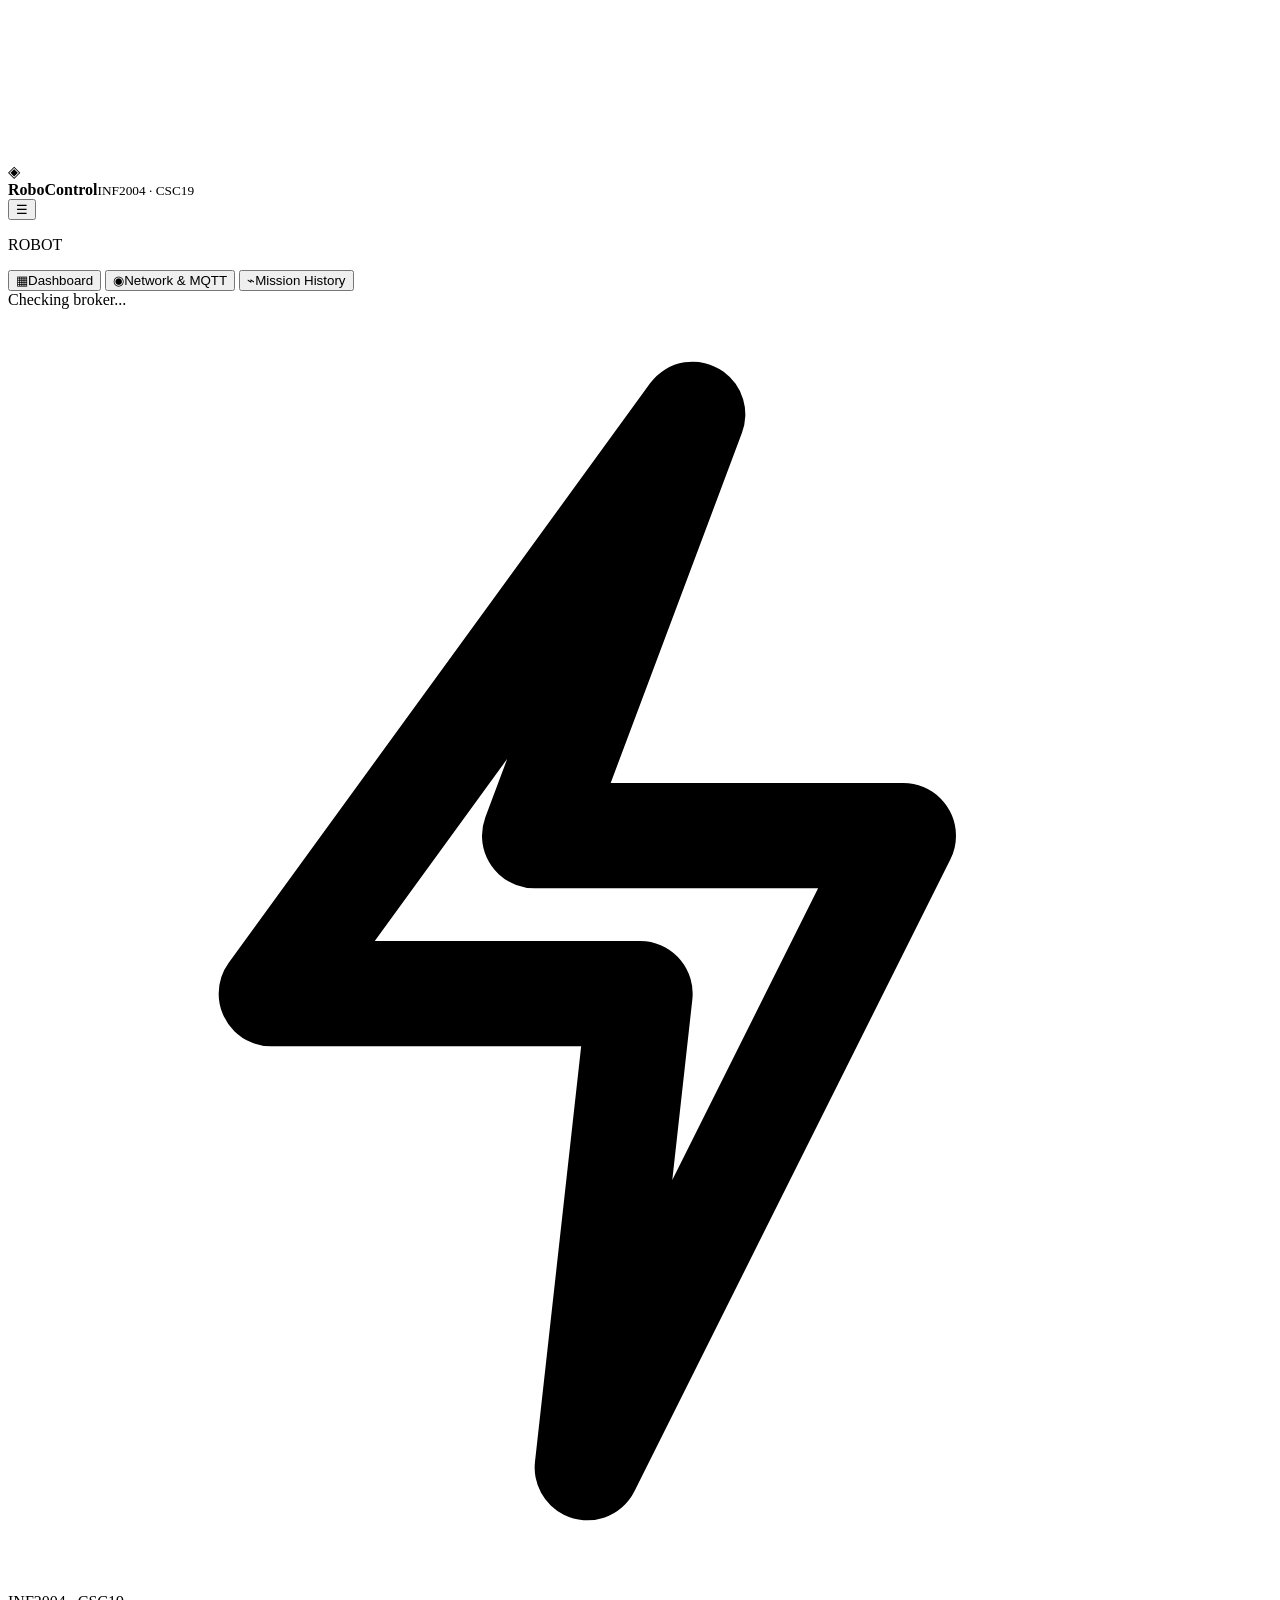
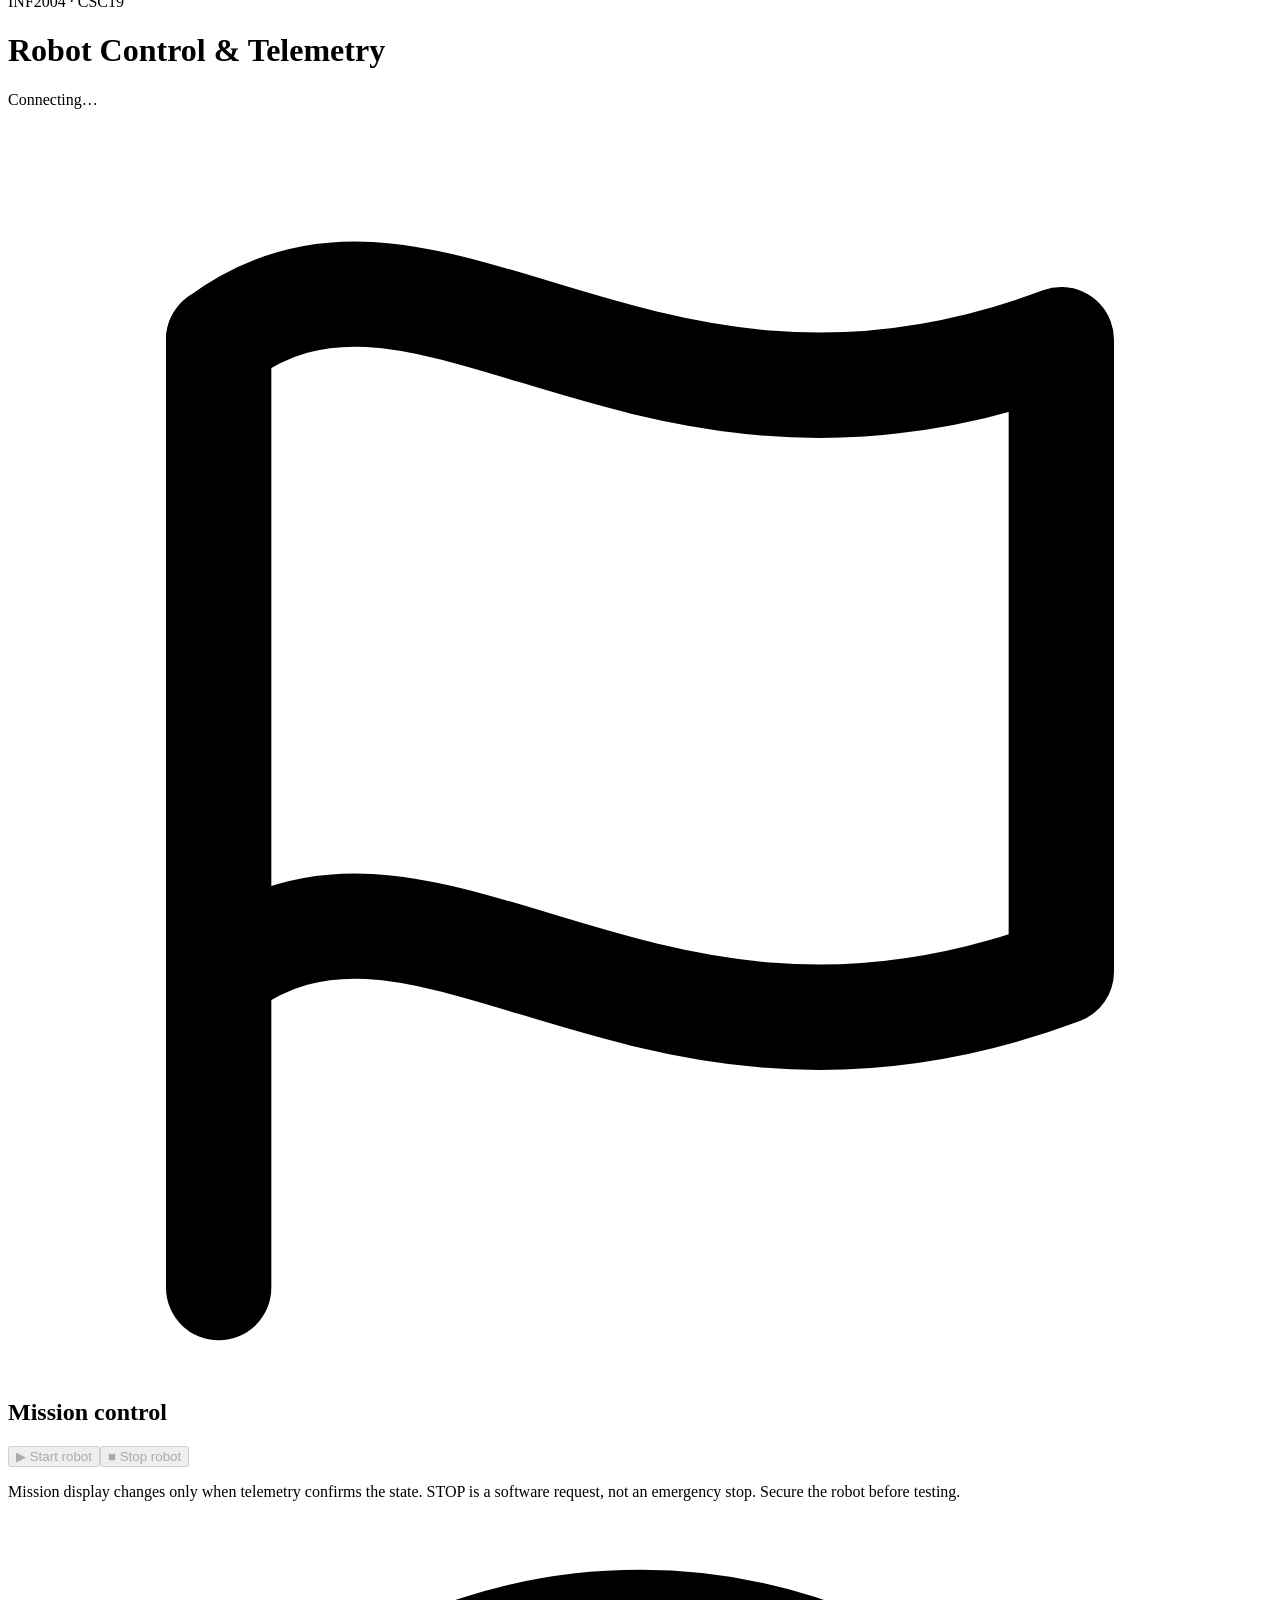
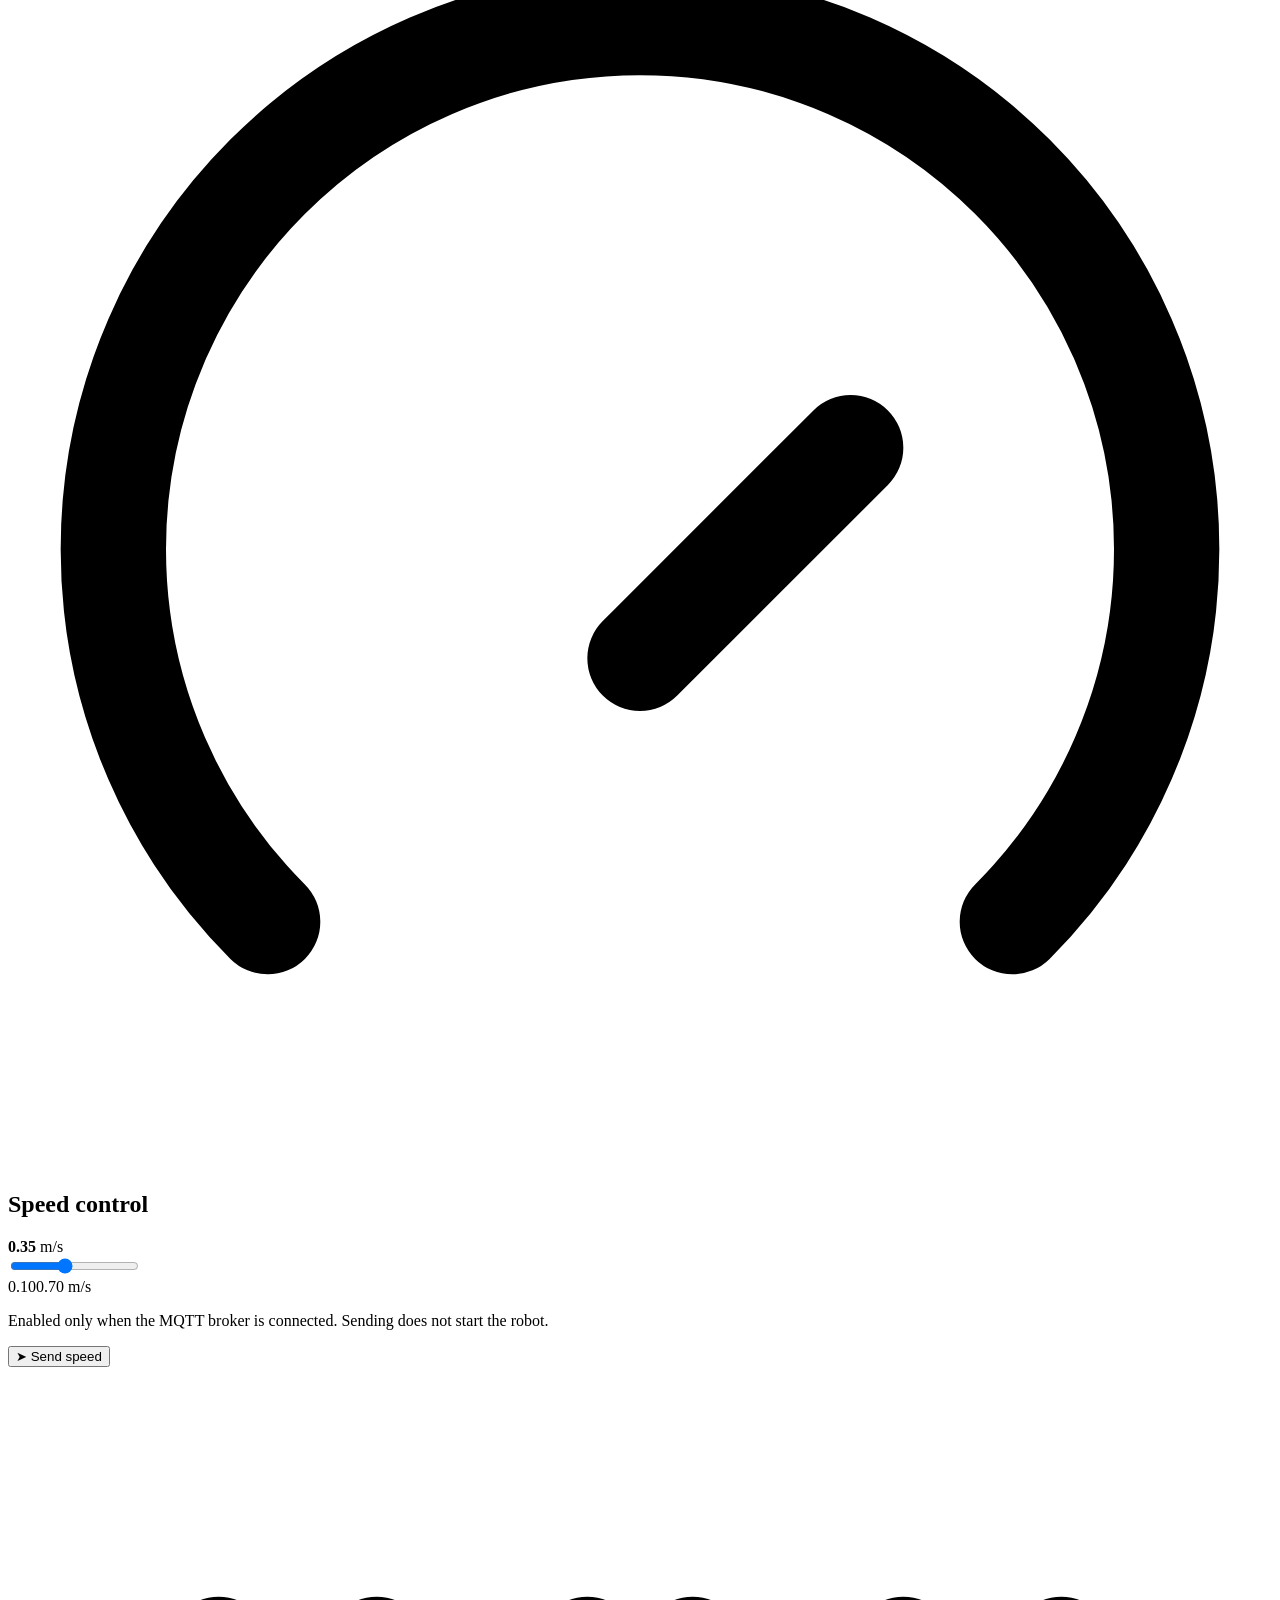
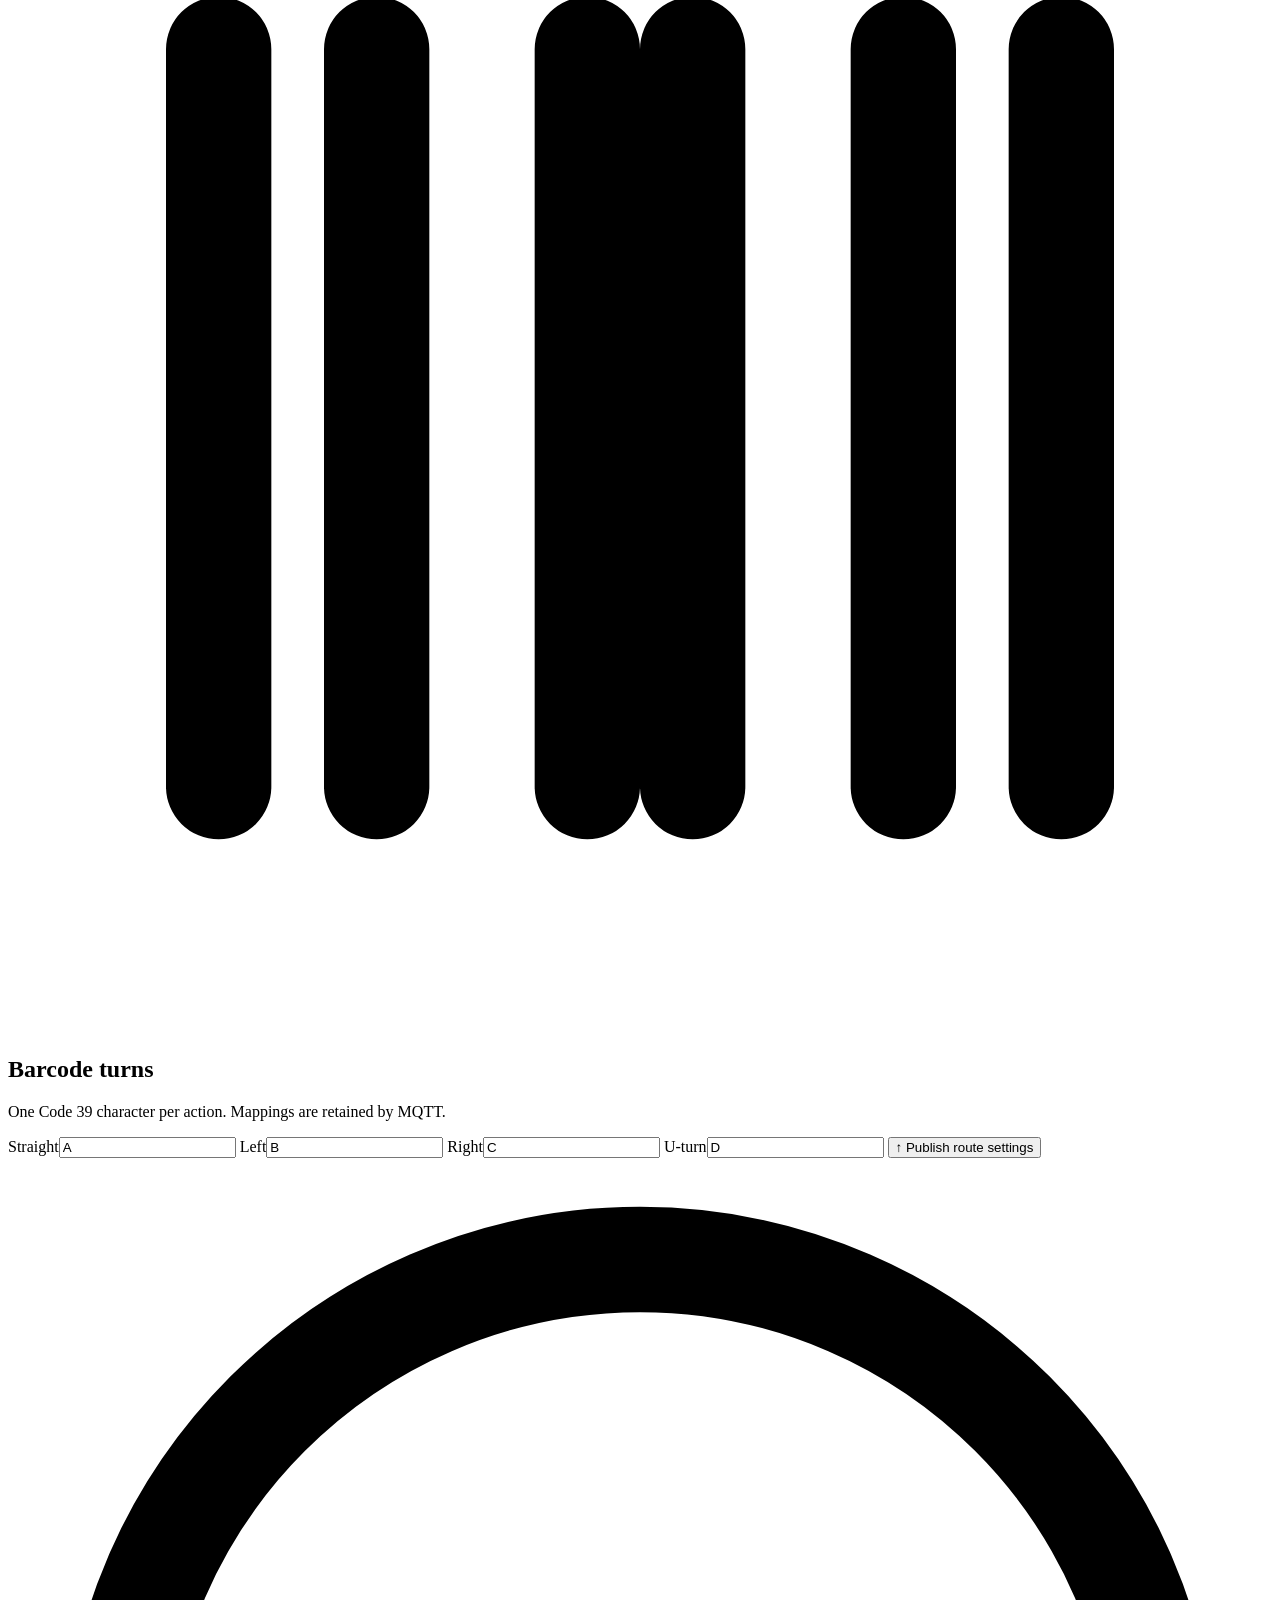
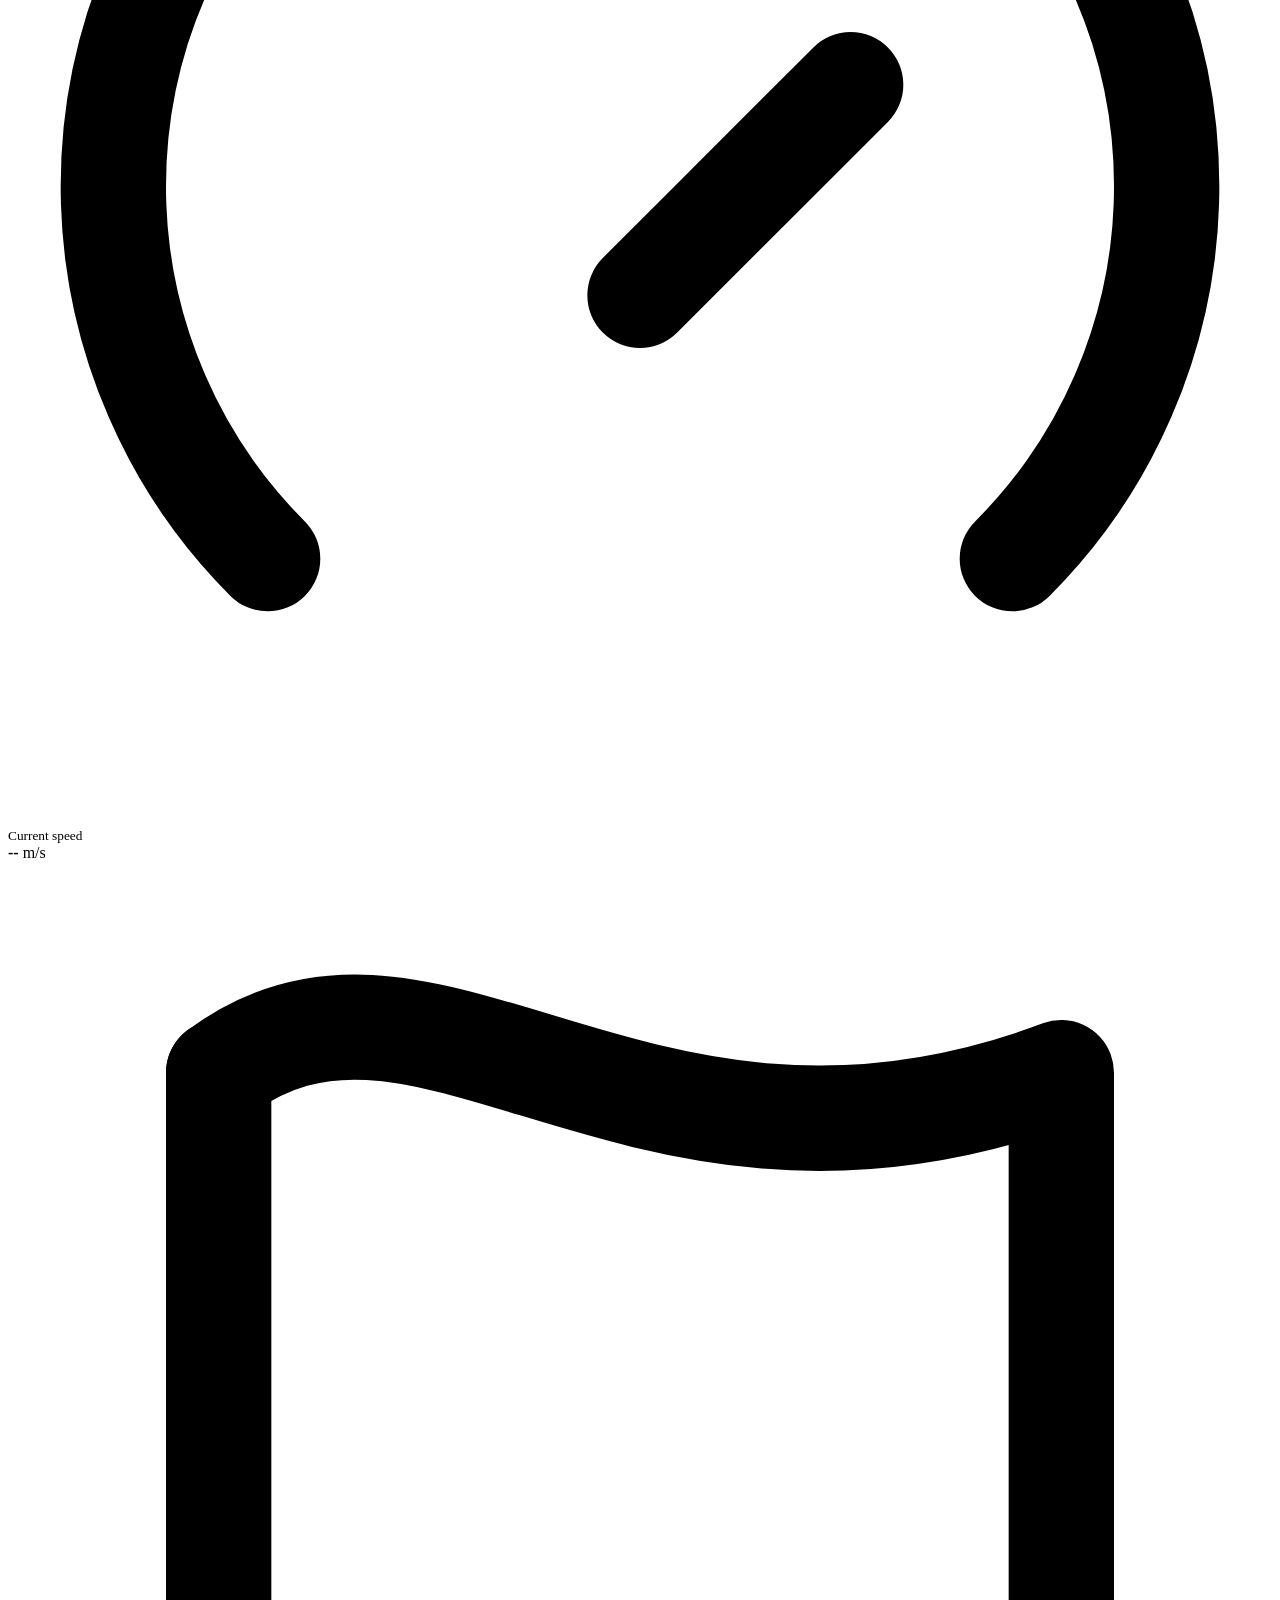
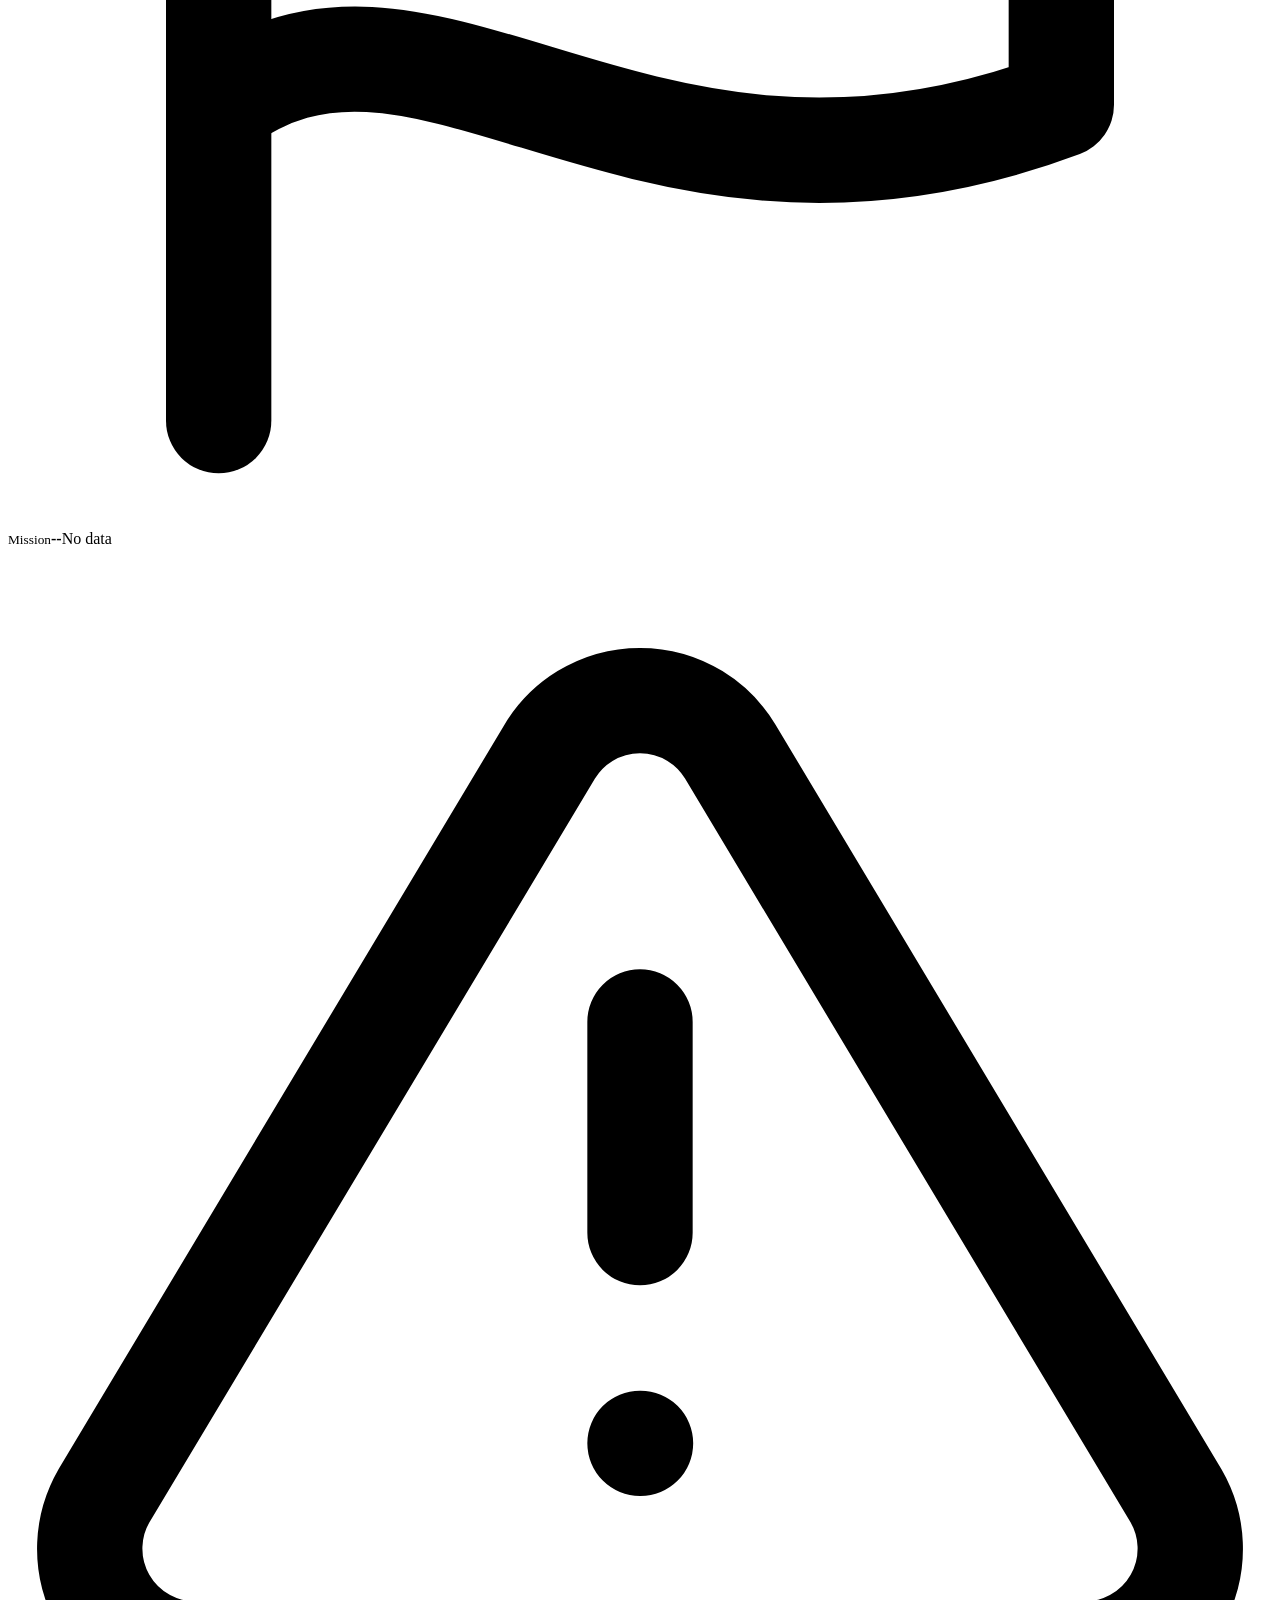
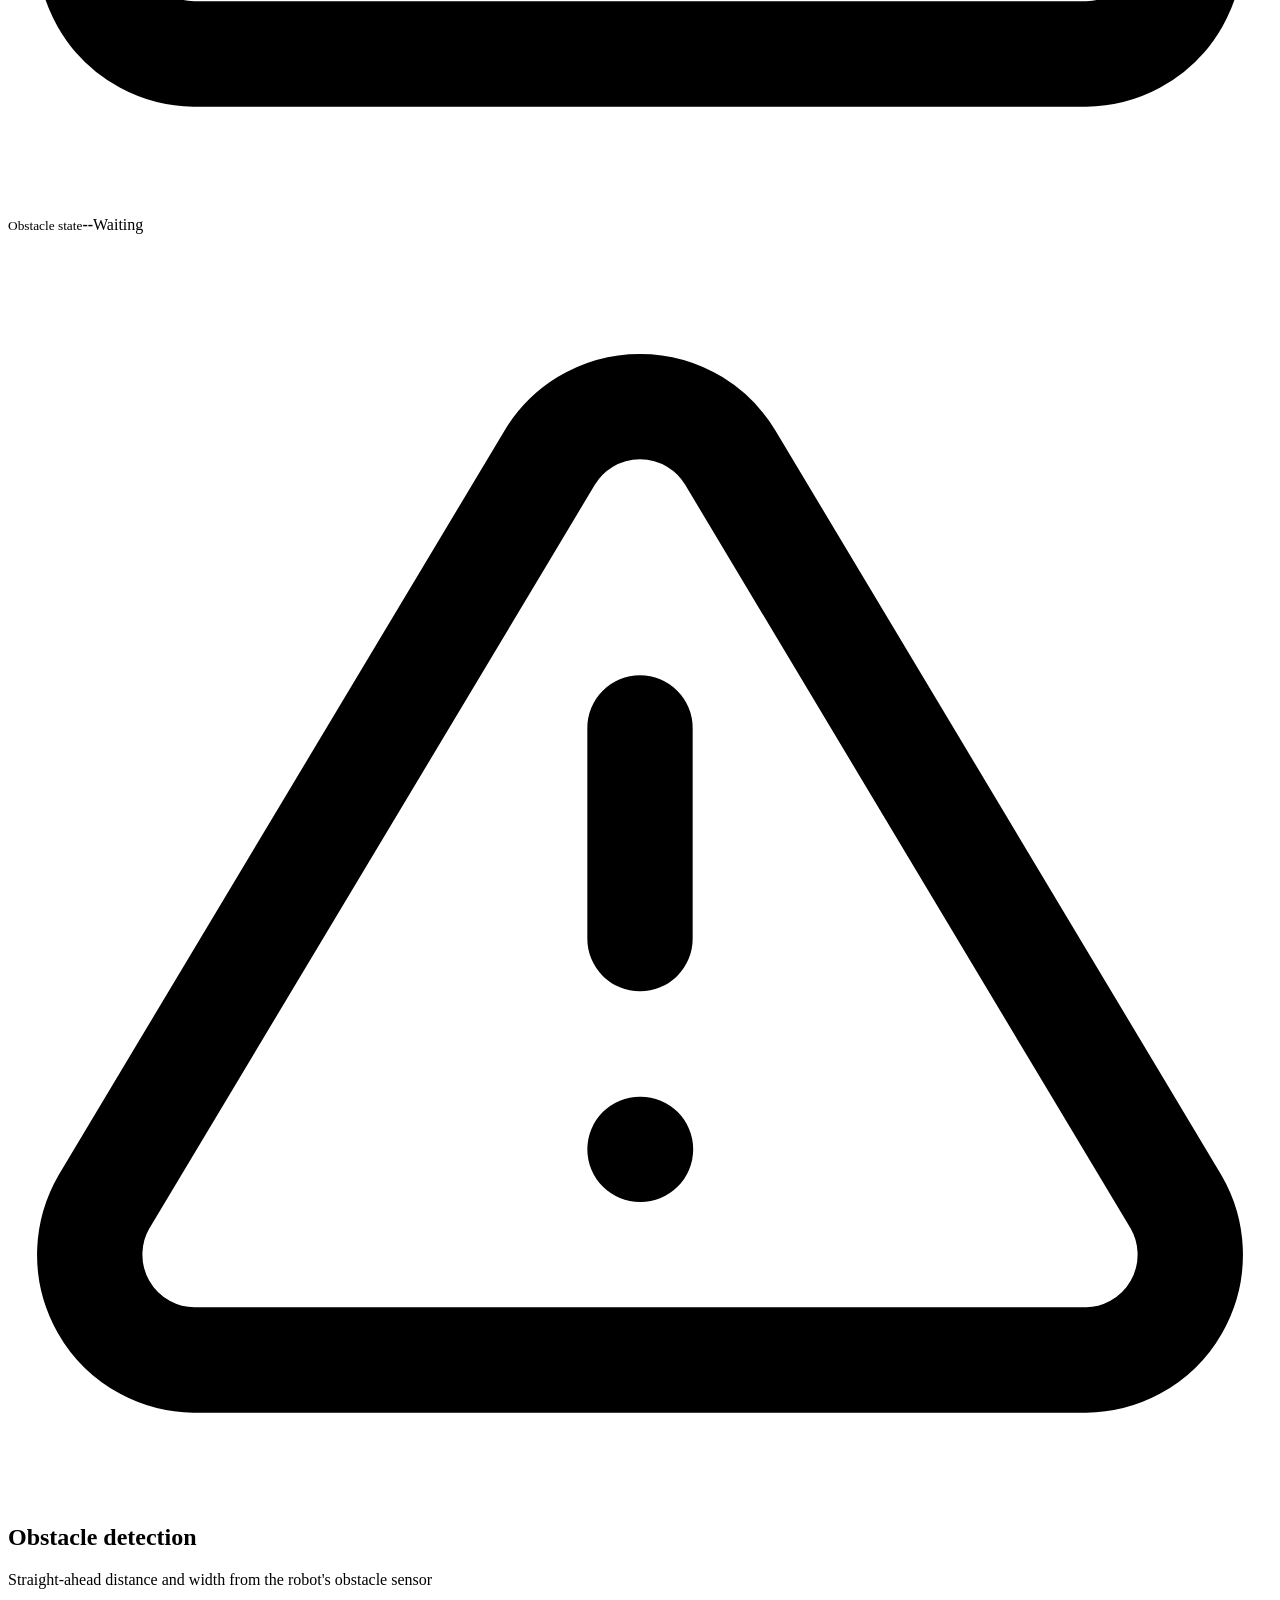
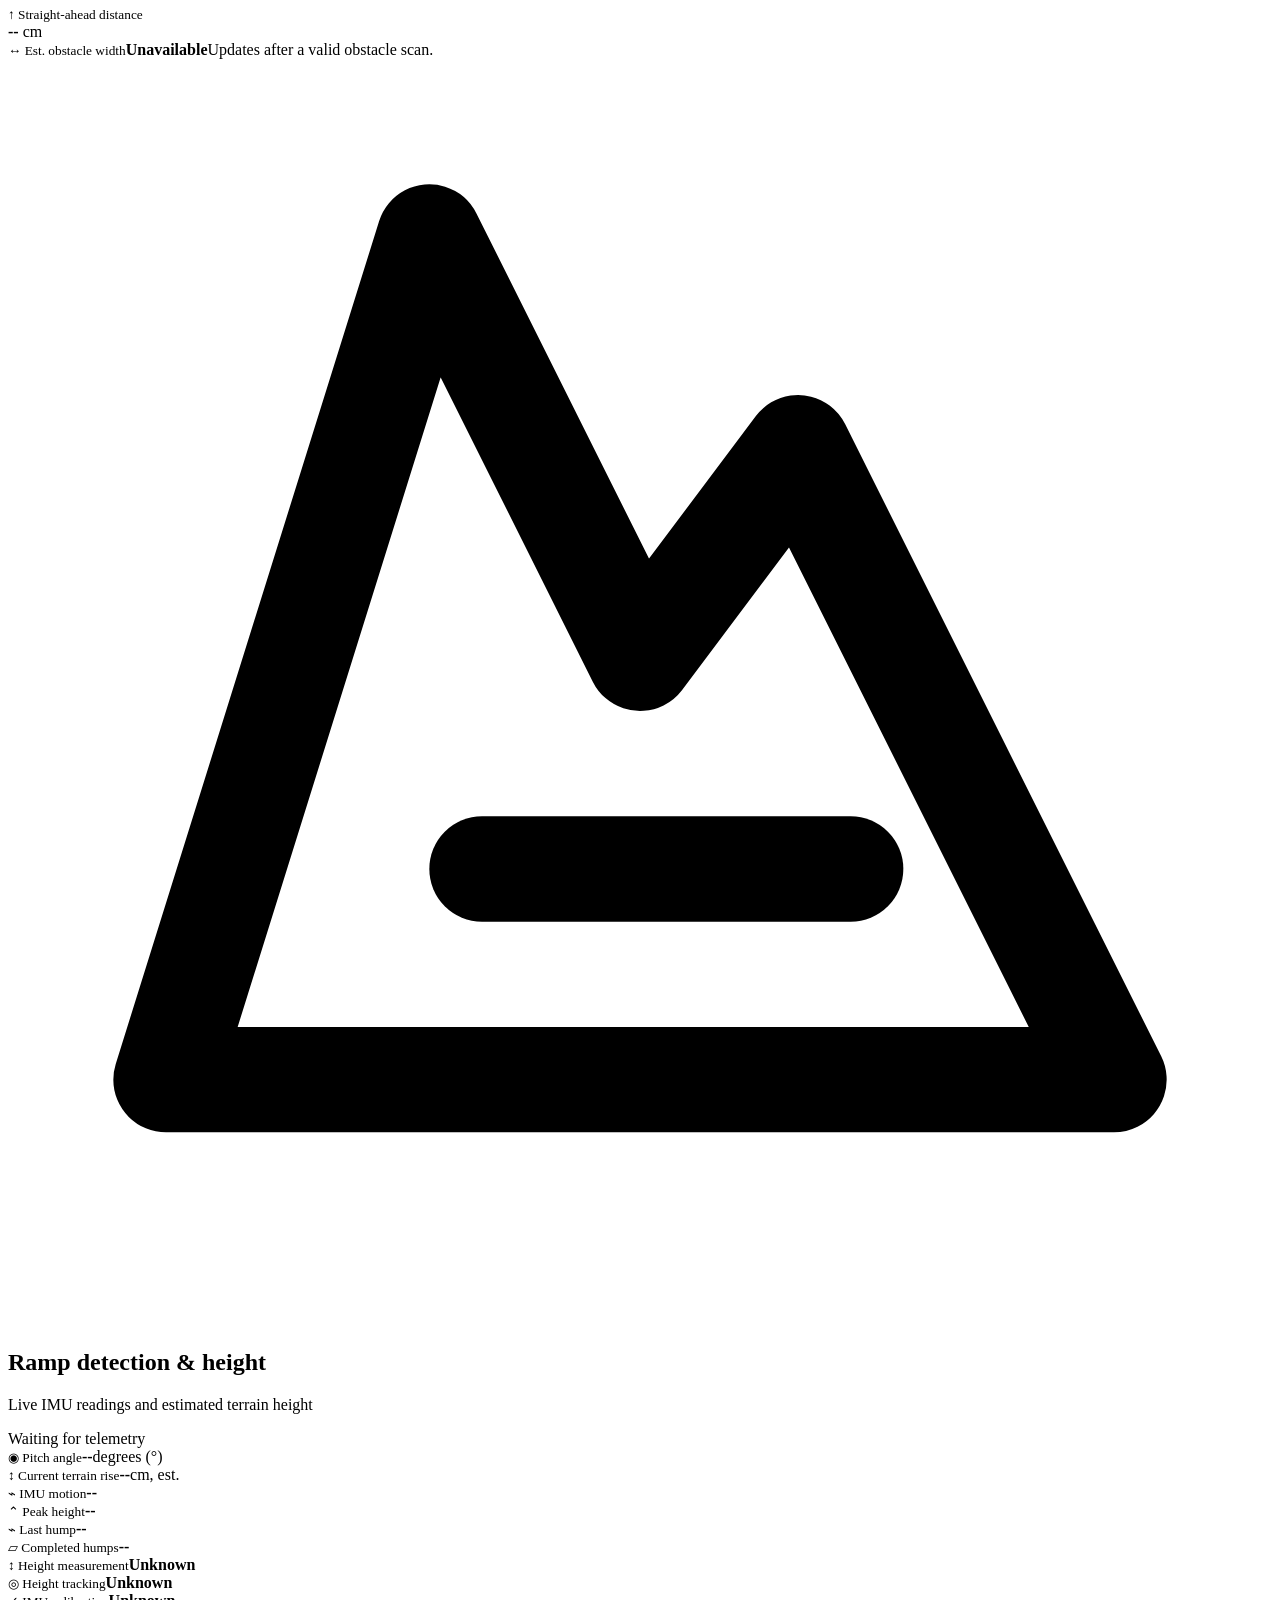
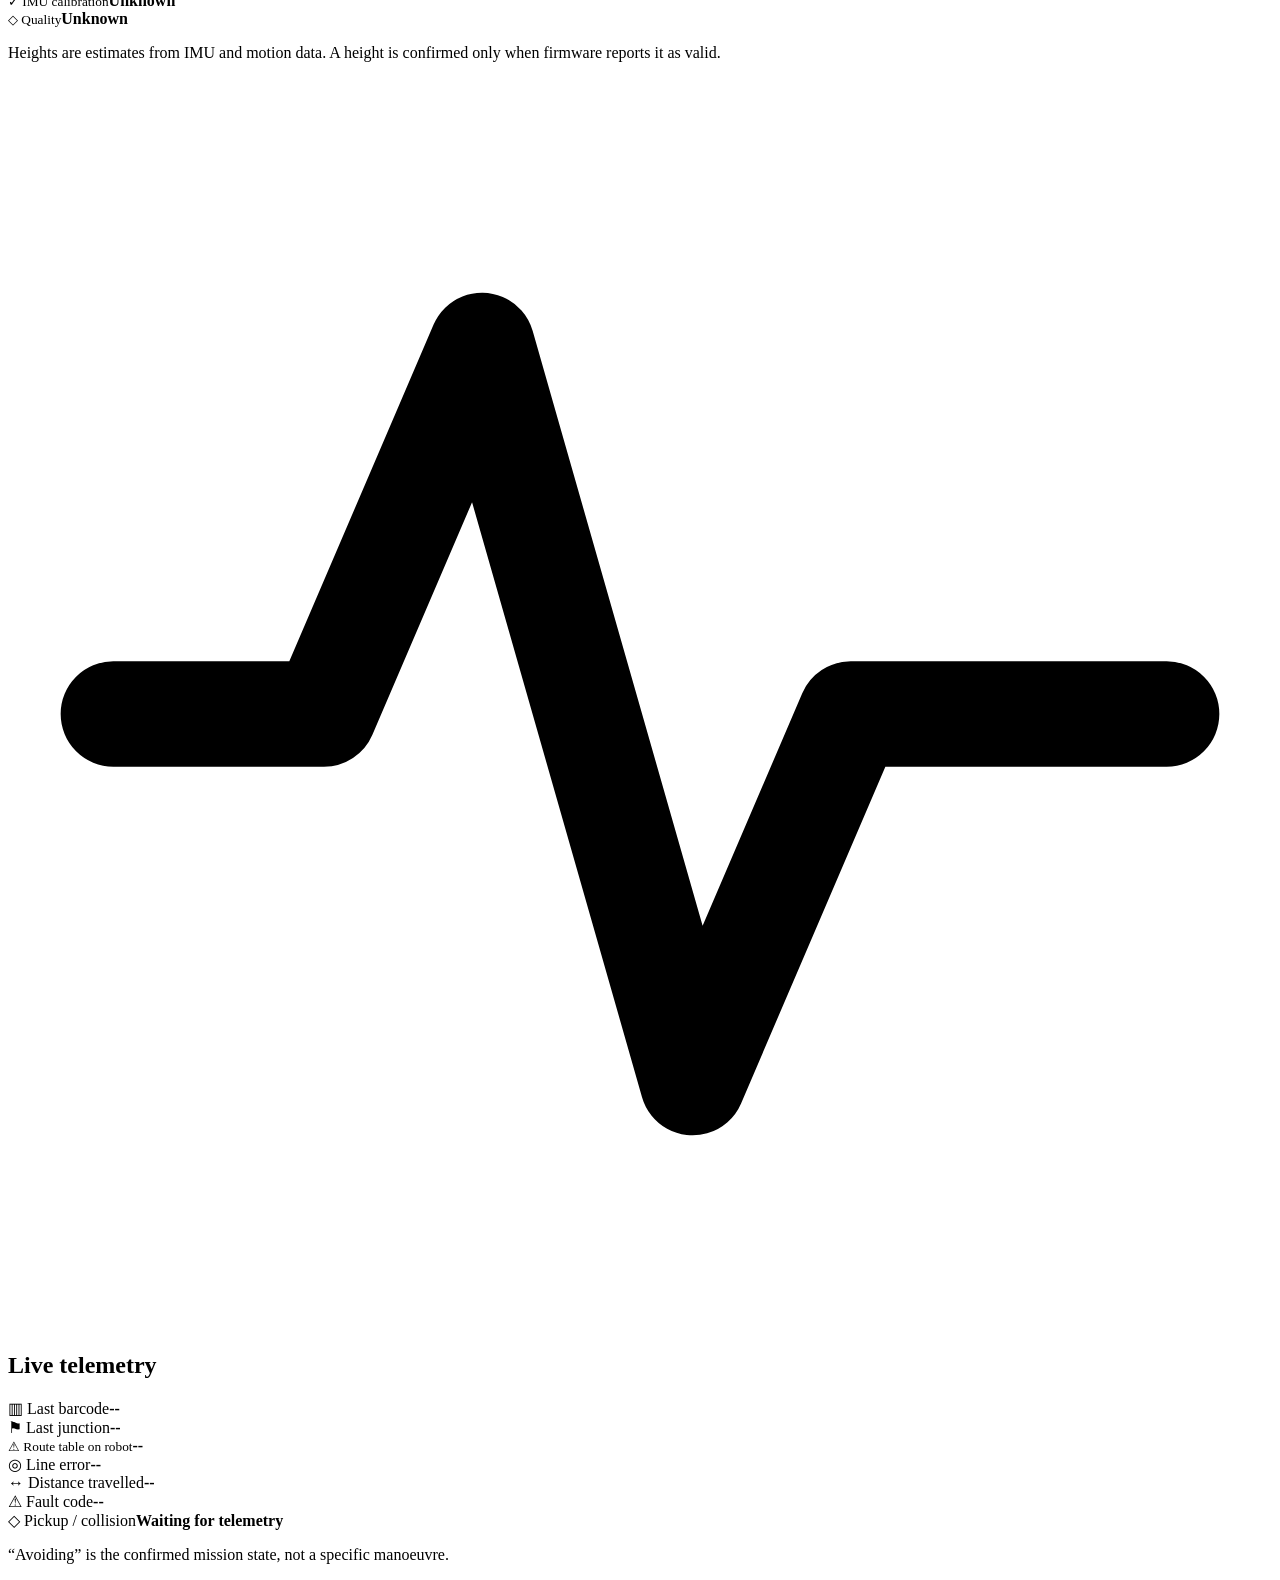
==== commit d3605ba6: "Updated the dashboard design" ====
--- a/dashboard/static/index.html
+++ b/dashboard/static/index.html
@@ -77,7 +77,7 @@
 </h2>
 
               <div class="speed-display">
-                <strong id="speed-value">0.15</strong> <span>m/s</span>
+                <strong id="speed-value">0.35</strong> <span>m/s</span>
               </div>
             </div>
             <input
@@ -86,7 +86,7 @@
               min="0.10"
               max="0.70"
               step="0.05"
-              value="0.15"
+              value="0.35"
             />
             <div class="range"><span>0.10</span><span>0.70 m/s</span></div>
             <div class="speed-bottom">
@@ -287,9 +287,11 @@
         <p id="network-error" class="network-error" role="status"></p>
       </section>
       <section id="page-diagnostics" class="page-view" hidden>
+        <div id="demo-banner" class="demo-banner" hidden><span>LOCAL SIMULATION MODE · Synthetic data, not robot telemetry</span><button type="button" id="demo-trigger" class="secondary-button">▶ Simulate a mission</button></div>
         <div class="page-intro"><div><p class="eyebrow">WIRELESS MISSION RECORD</p><h1>Mission History</h1><p>Events captured from real MQTT telemetry. Unknown readings remain unavailable.</p></div><button type="button" id="download-mission" class="secondary-button" disabled>Download JSON</button></div>
         <section class="panel mission-run-panel">
           <div class="mission-run-heading"><div><h2>Recorded missions</h2><p class="panel-subtitle">Select a run to review its complete event history. Most recent first.</p></div><span id="mh-run-count" class="mission-run-count">0 runs</span></div>
+          <div class="history-toolbar"><input id="mh-search" type="search" placeholder="Search runs by number or date" aria-label="Search recorded missions" /></div>
           <div id="mh-runs" class="mission-run-list">No missions recorded yet.</div>
         </section>
         <div class="mission-stats">
@@ -303,7 +305,7 @@
           <div class="panel mission-stat"><small>AVOIDANCE ENTRIES</small><strong id="mh-obstacles">--</strong></div>
         </div>
         <div class="network-grid mission-history-grid">
-          <section class="panel network-card"><h2>Mission event timeline</h2><p class="panel-subtitle">Only detected state changes and events, not every telemetry packet.</p><div id="mh-events" class="event-list">No mission events recorded.</div></section>
+          <section class="panel network-card"><h2>Mission event timeline</h2><p class="panel-subtitle">Only detected state changes and events, not every telemetry packet.</p><div class="history-filters" id="mh-filters"><button type="button" class="active" data-event-filter="ALL">All</button><button type="button" data-event-filter="MISSION">Mission</button><button type="button" data-event-filter="BARCODE">Barcode</button><button type="button" data-event-filter="RAMP">Ramp</button><button type="button" data-event-filter="OBSTACLE">Obstacle</button><button type="button" data-event-filter="SPEED">Speed</button></div><div id="mh-events" class="event-list">No mission events recorded.</div></section>
           <section class="panel network-card"><h2>Barcode sequence</h2><p class="panel-subtitle">Reported barcode detections, with timestamps and actions when available.</p><div id="mh-barcode-list" class="event-list">No barcode events recorded.</div></section>
           <section class="panel network-card"><h2>Connection diagnostics</h2><div class="network-list"><div><span>Broker status</span><strong id="diag-broker">--</strong></div><div><span>Telemetry</span><strong id="diag-telemetry">--</strong></div><div><span>Last error</span><strong id="diag-error">--</strong></div></div></section>
           <section class="panel network-card"><h2>Recent MQTT events</h2><div id="diag-events" class="event-list">Waiting for events...</div></section>
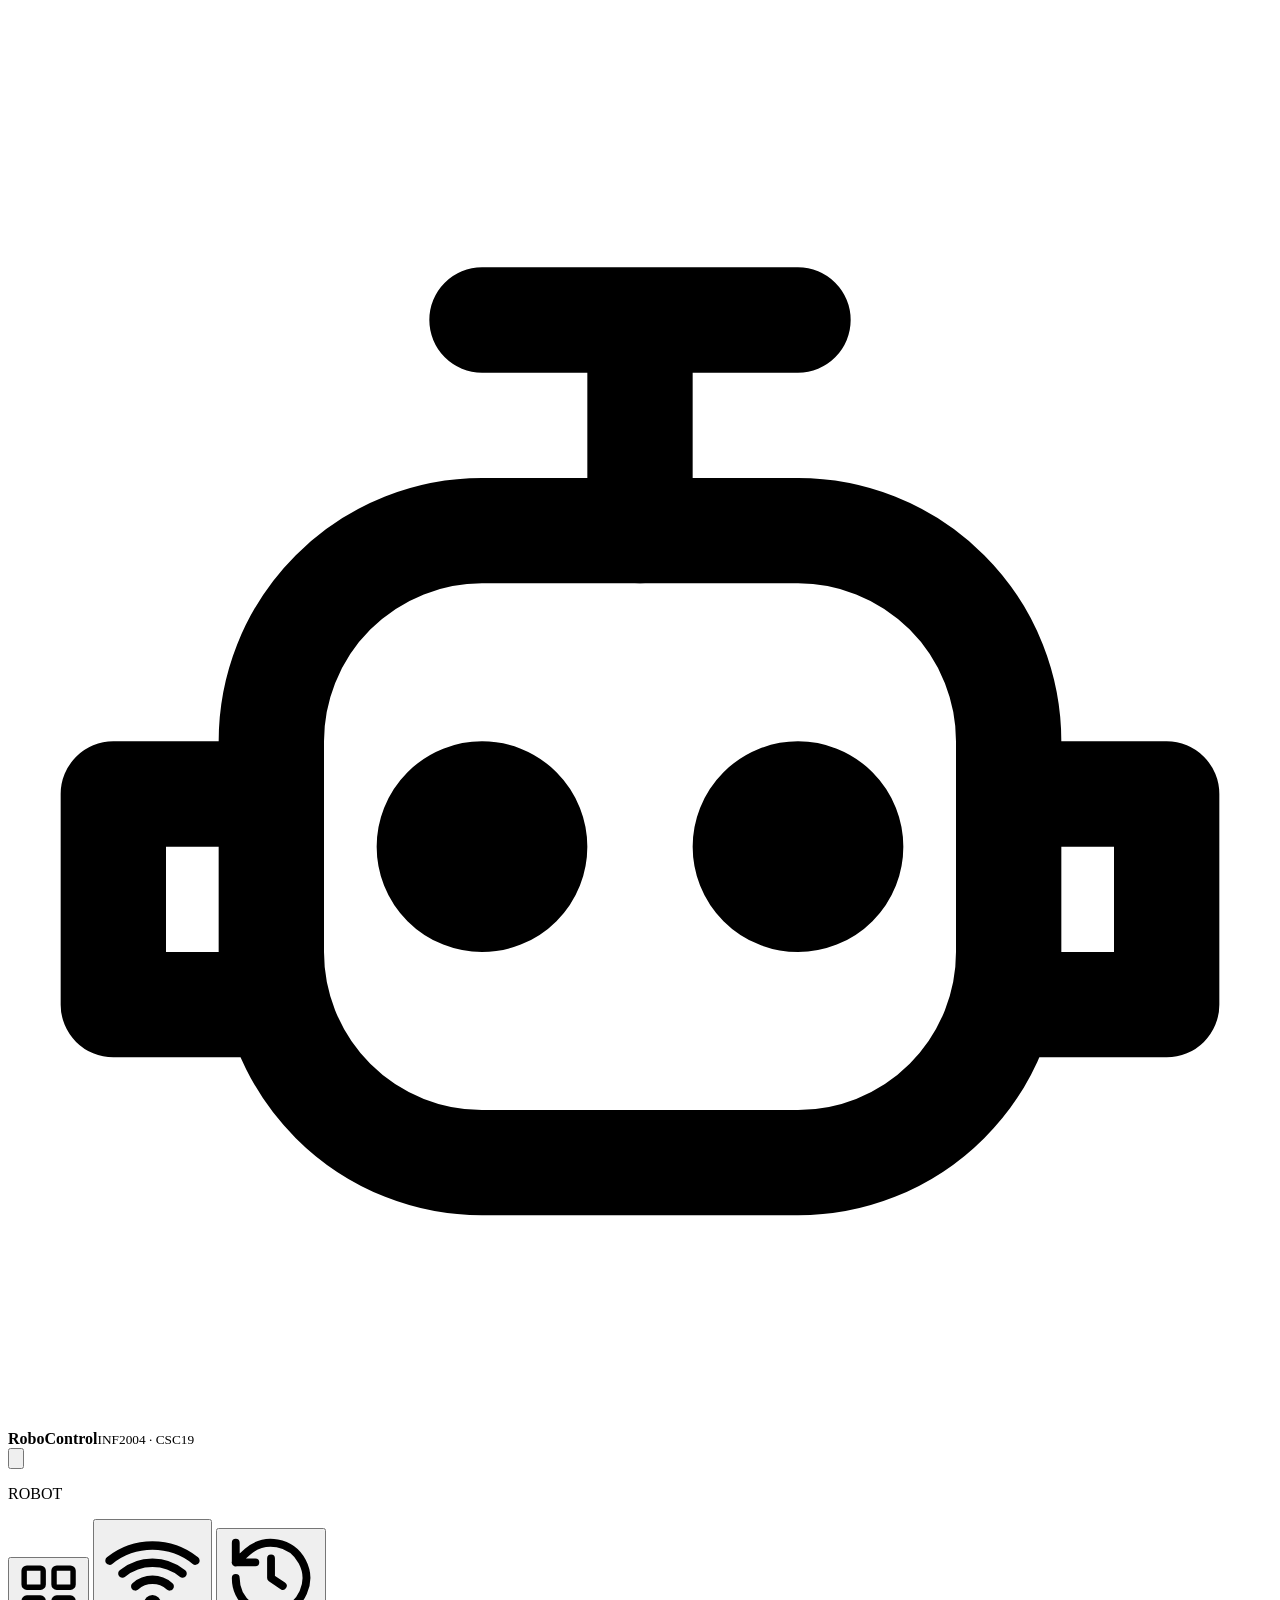
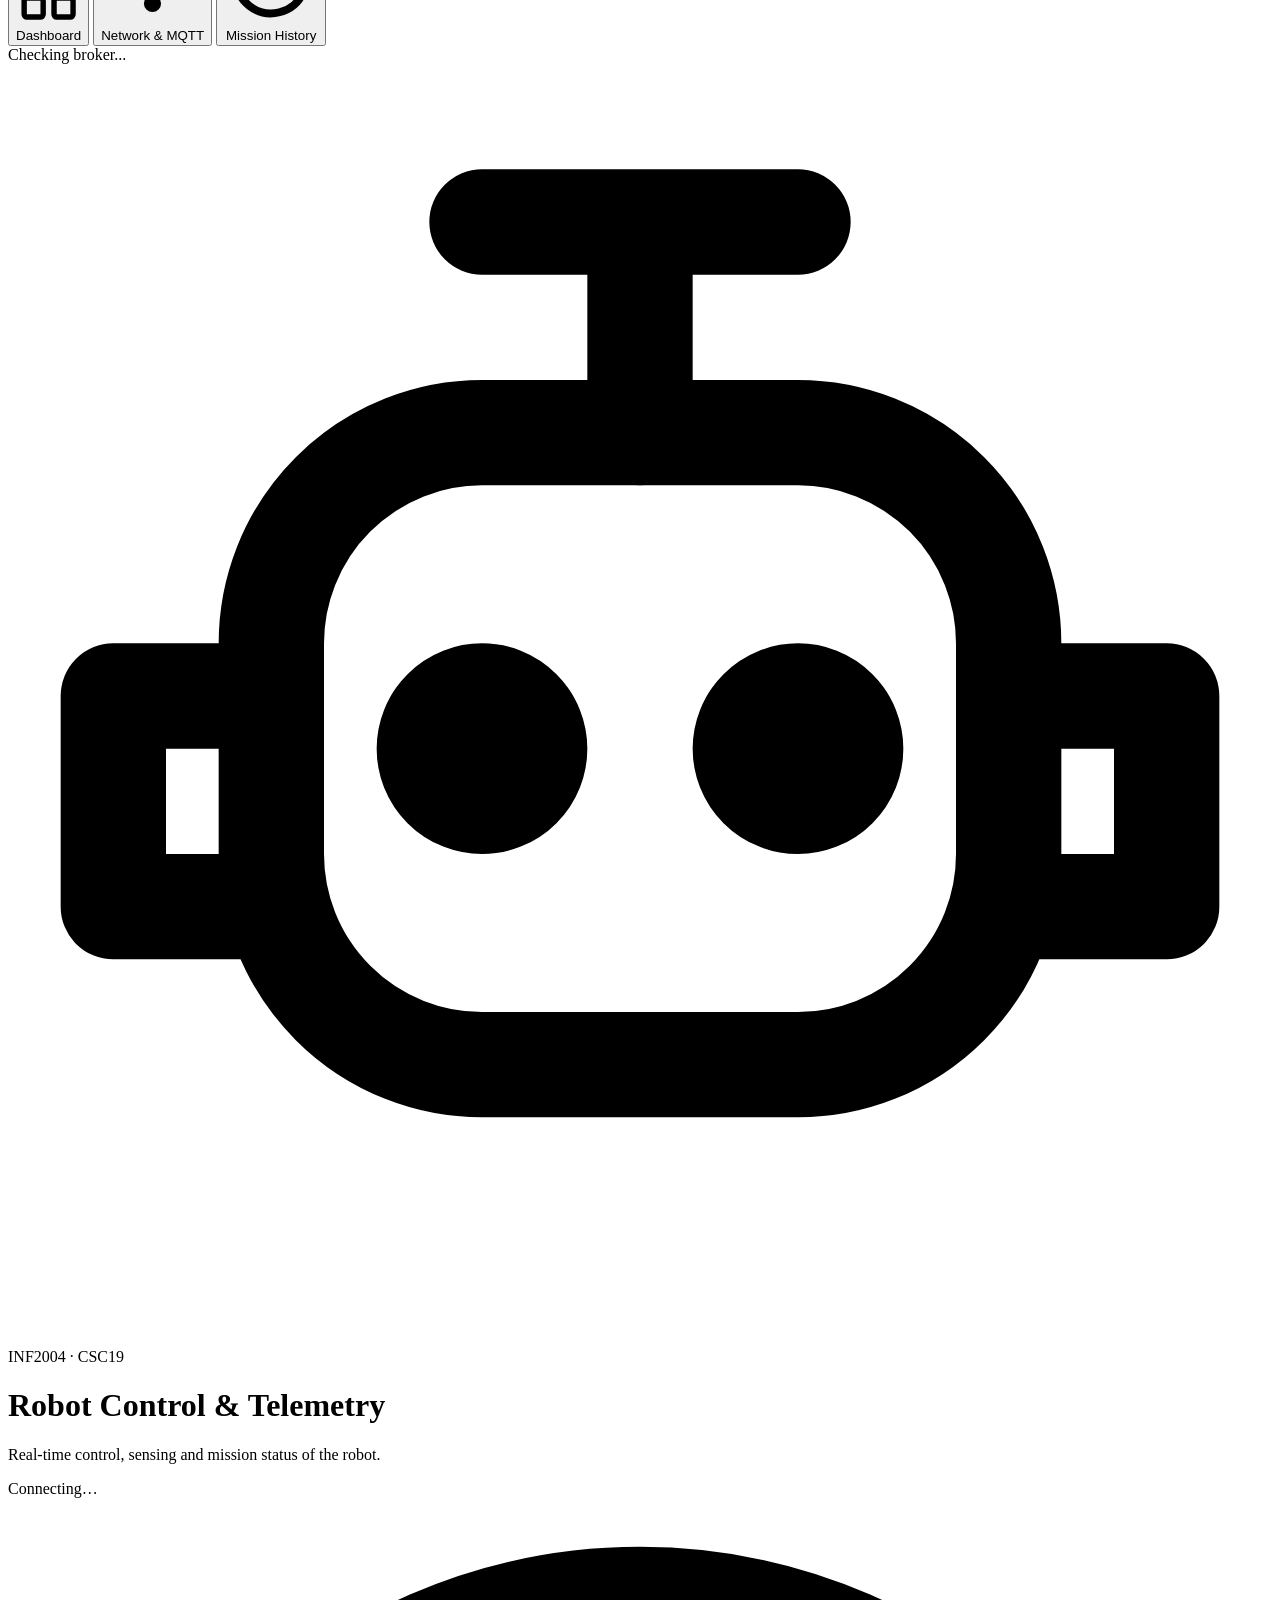
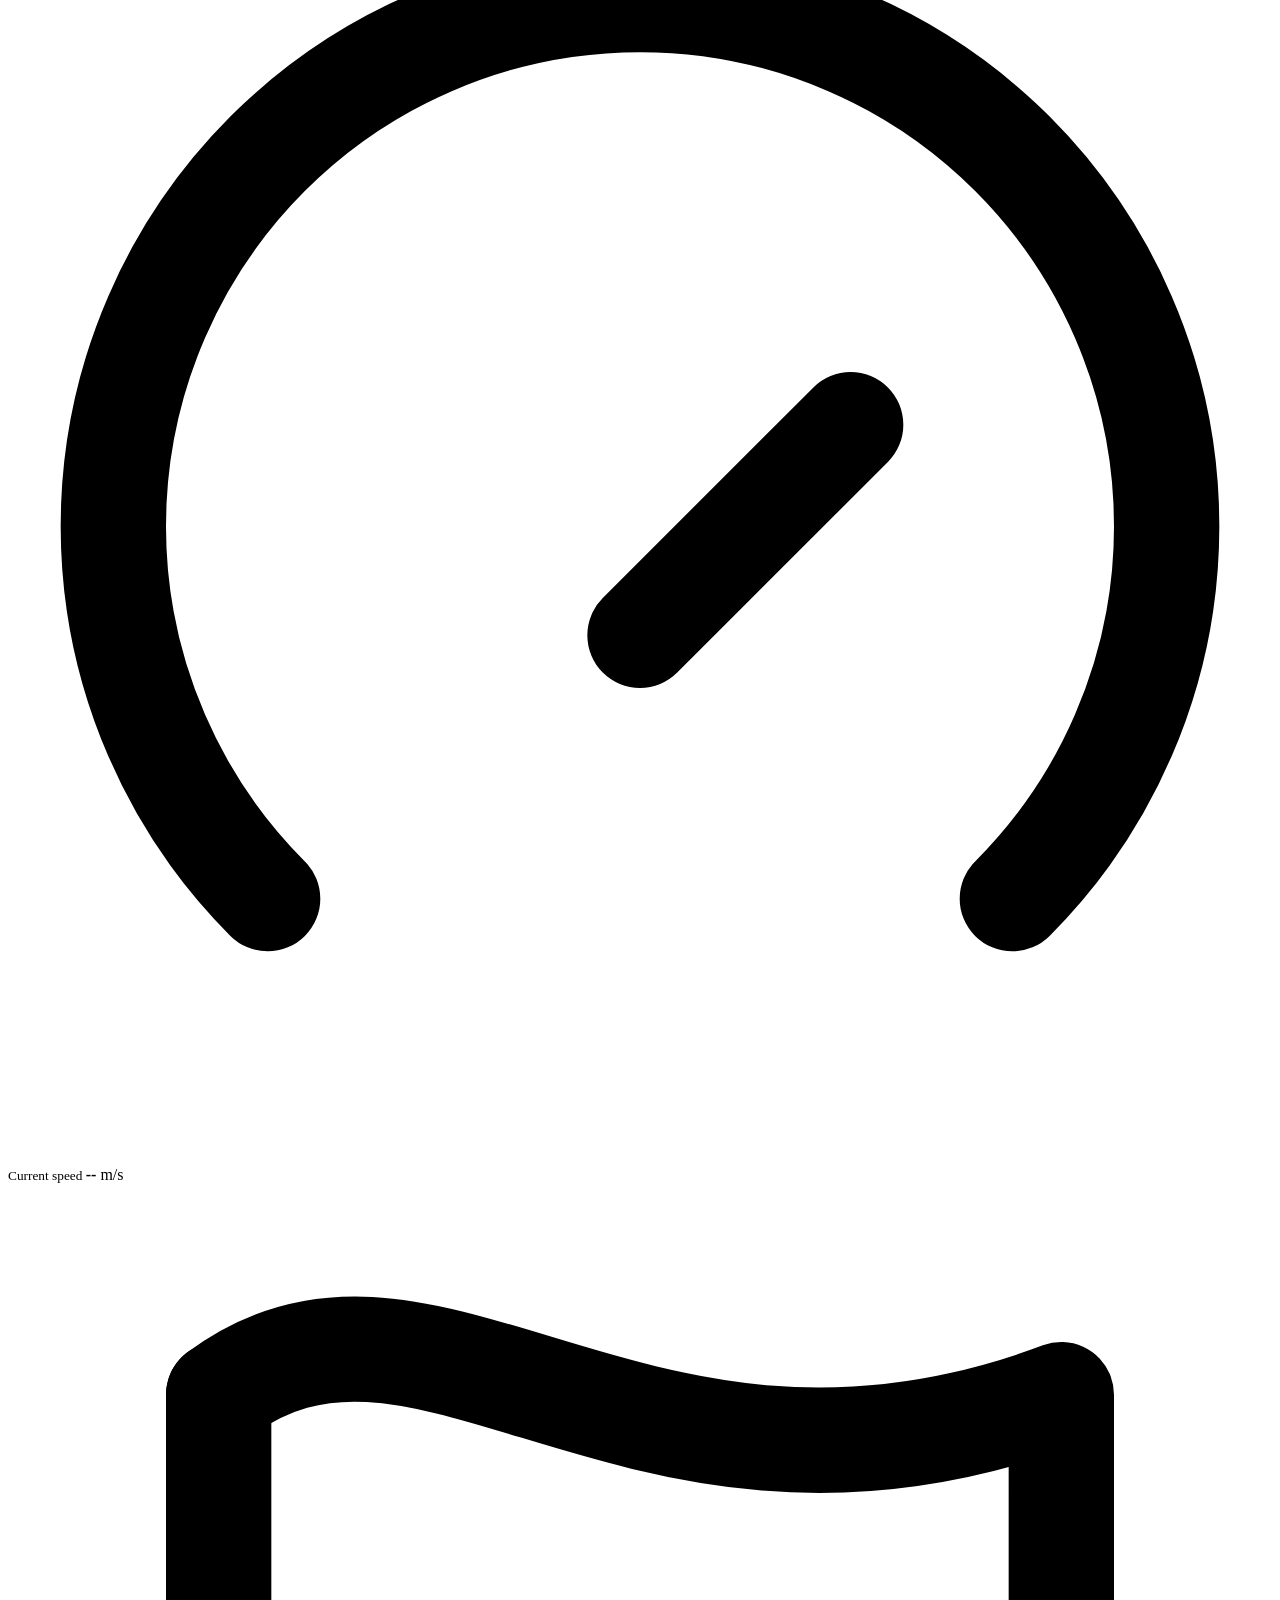
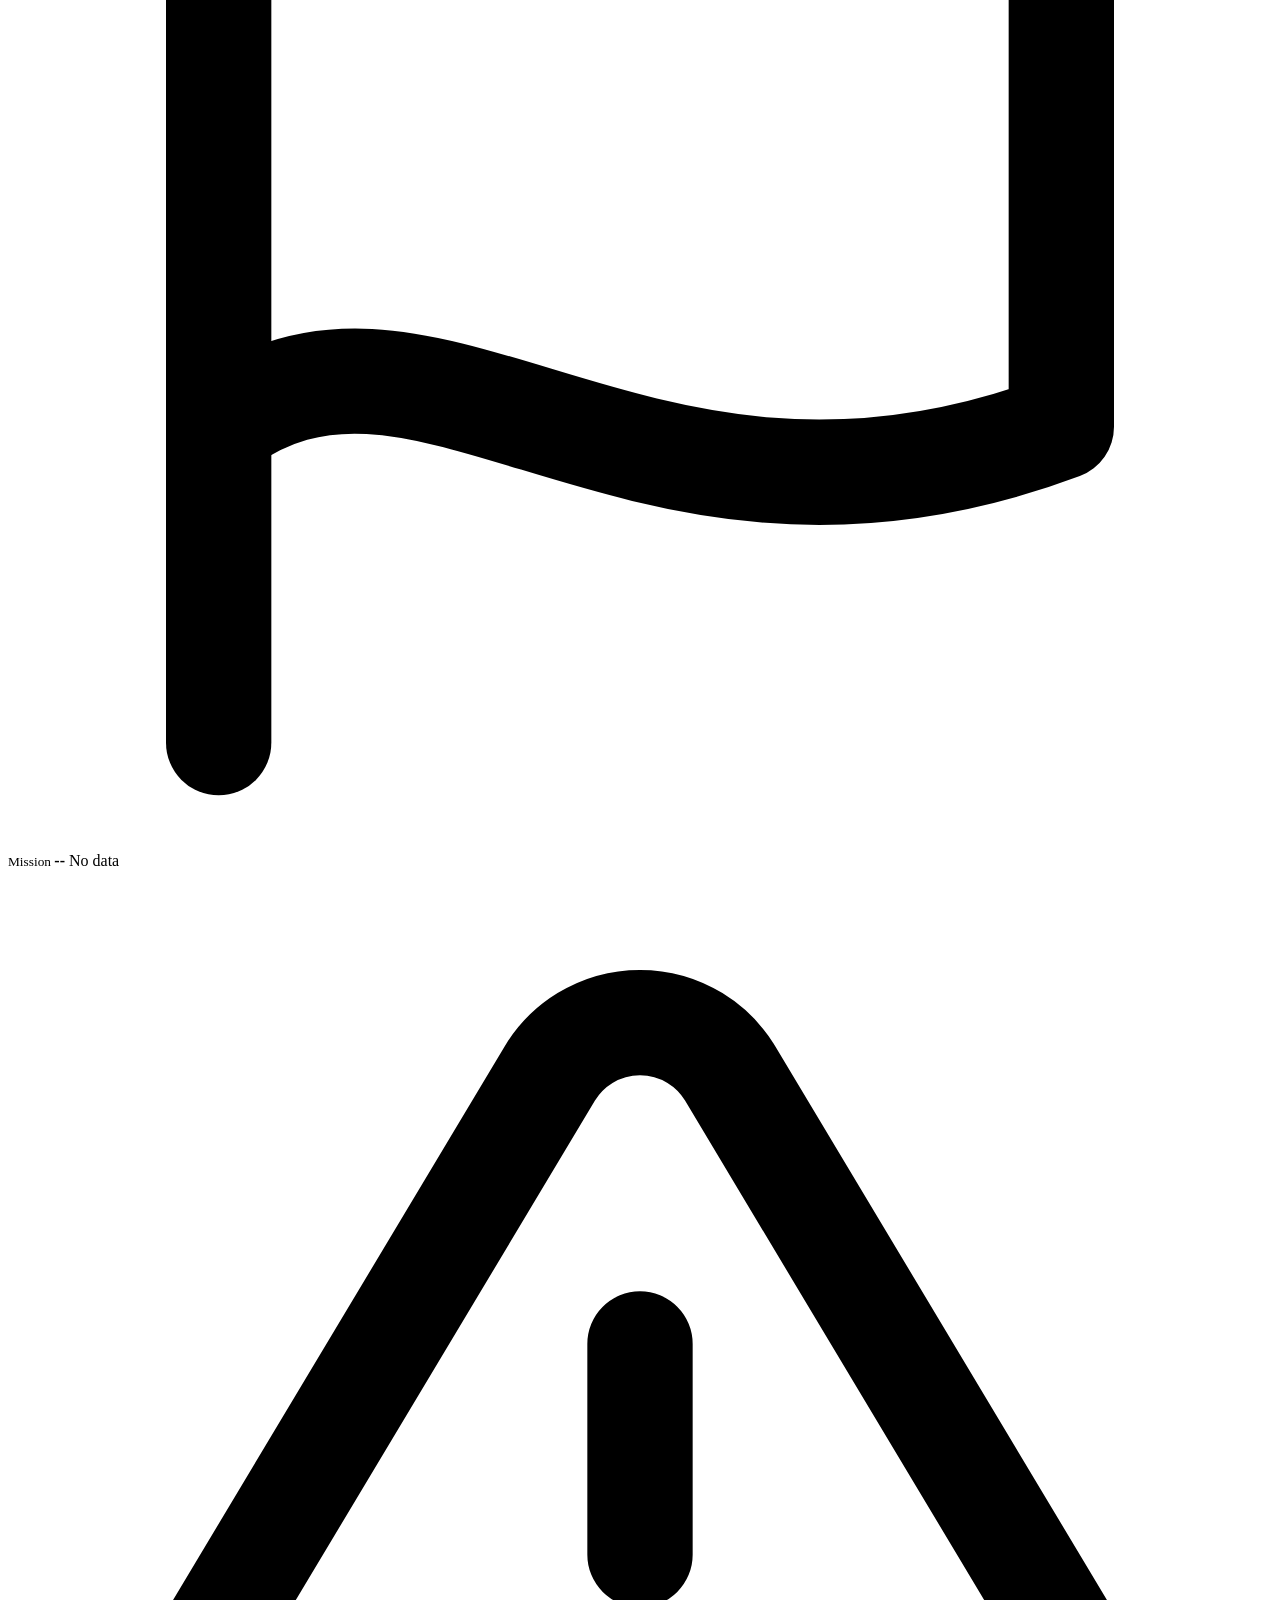
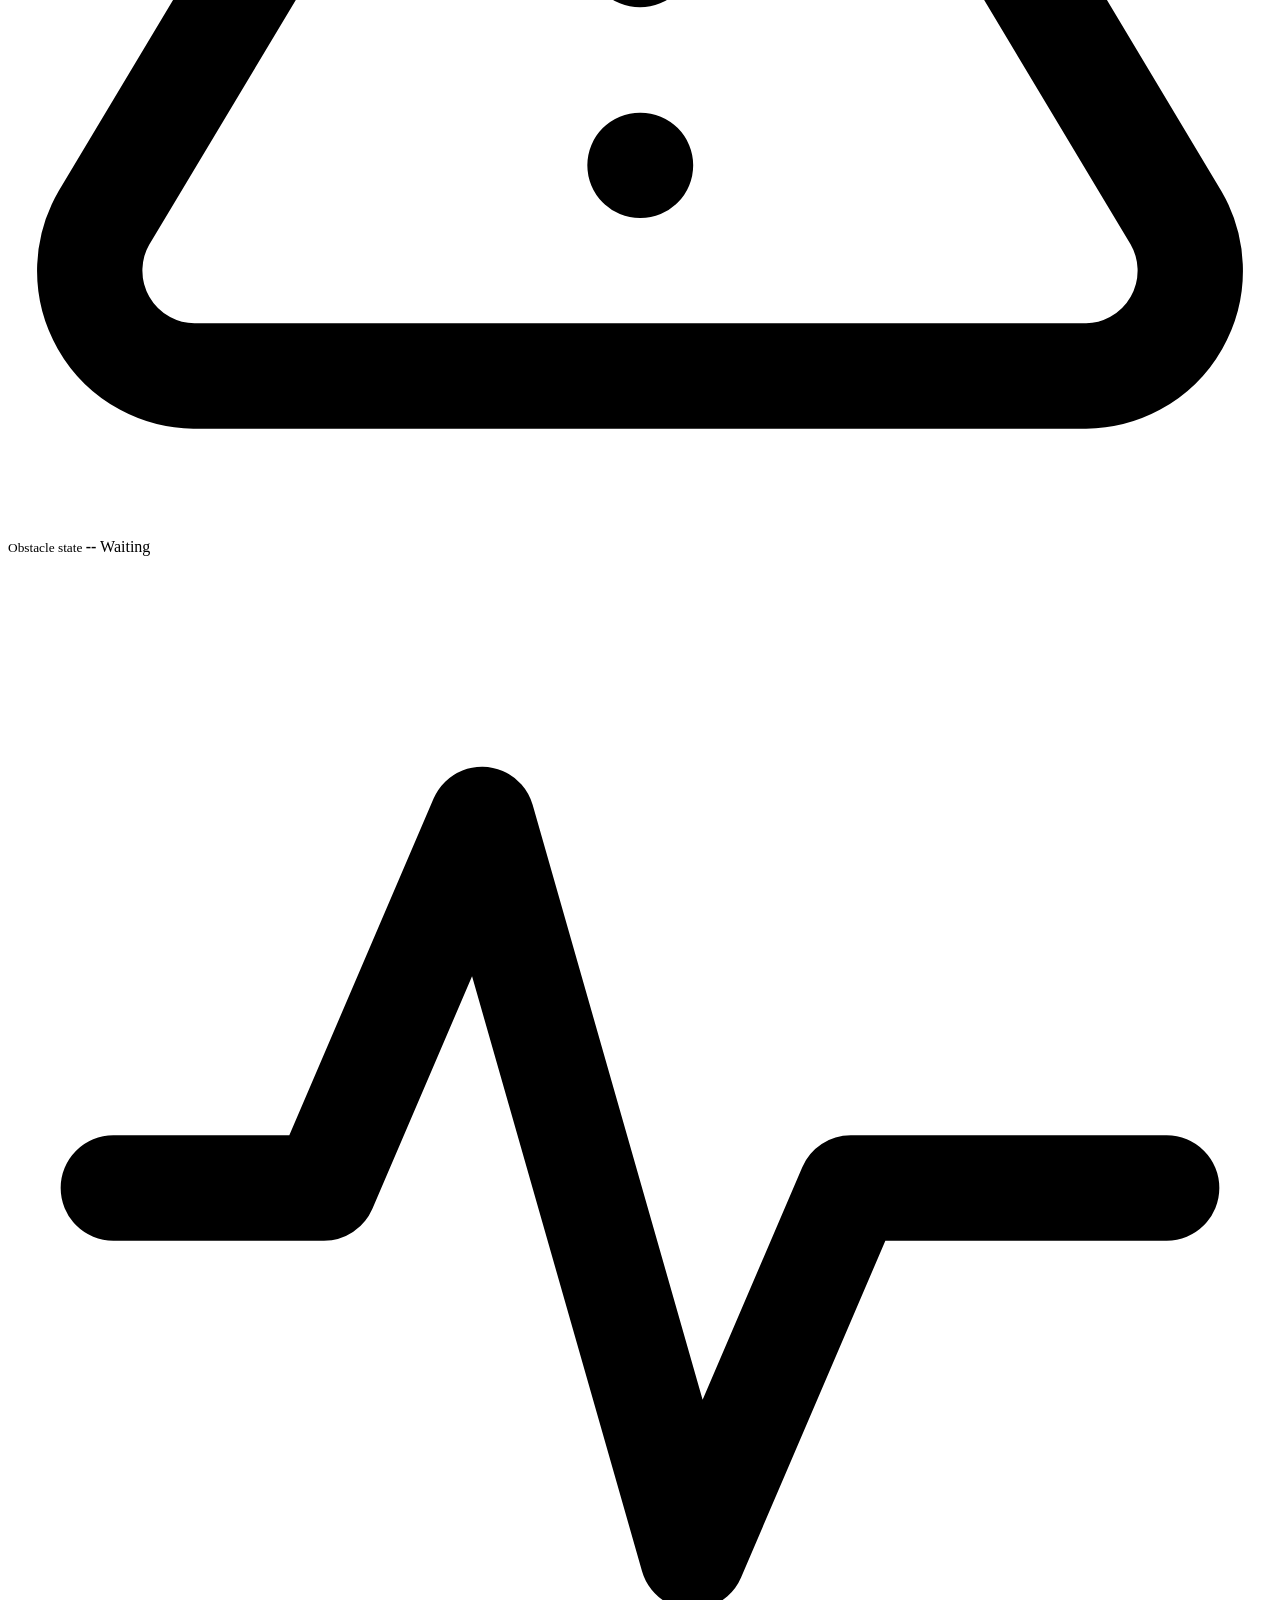
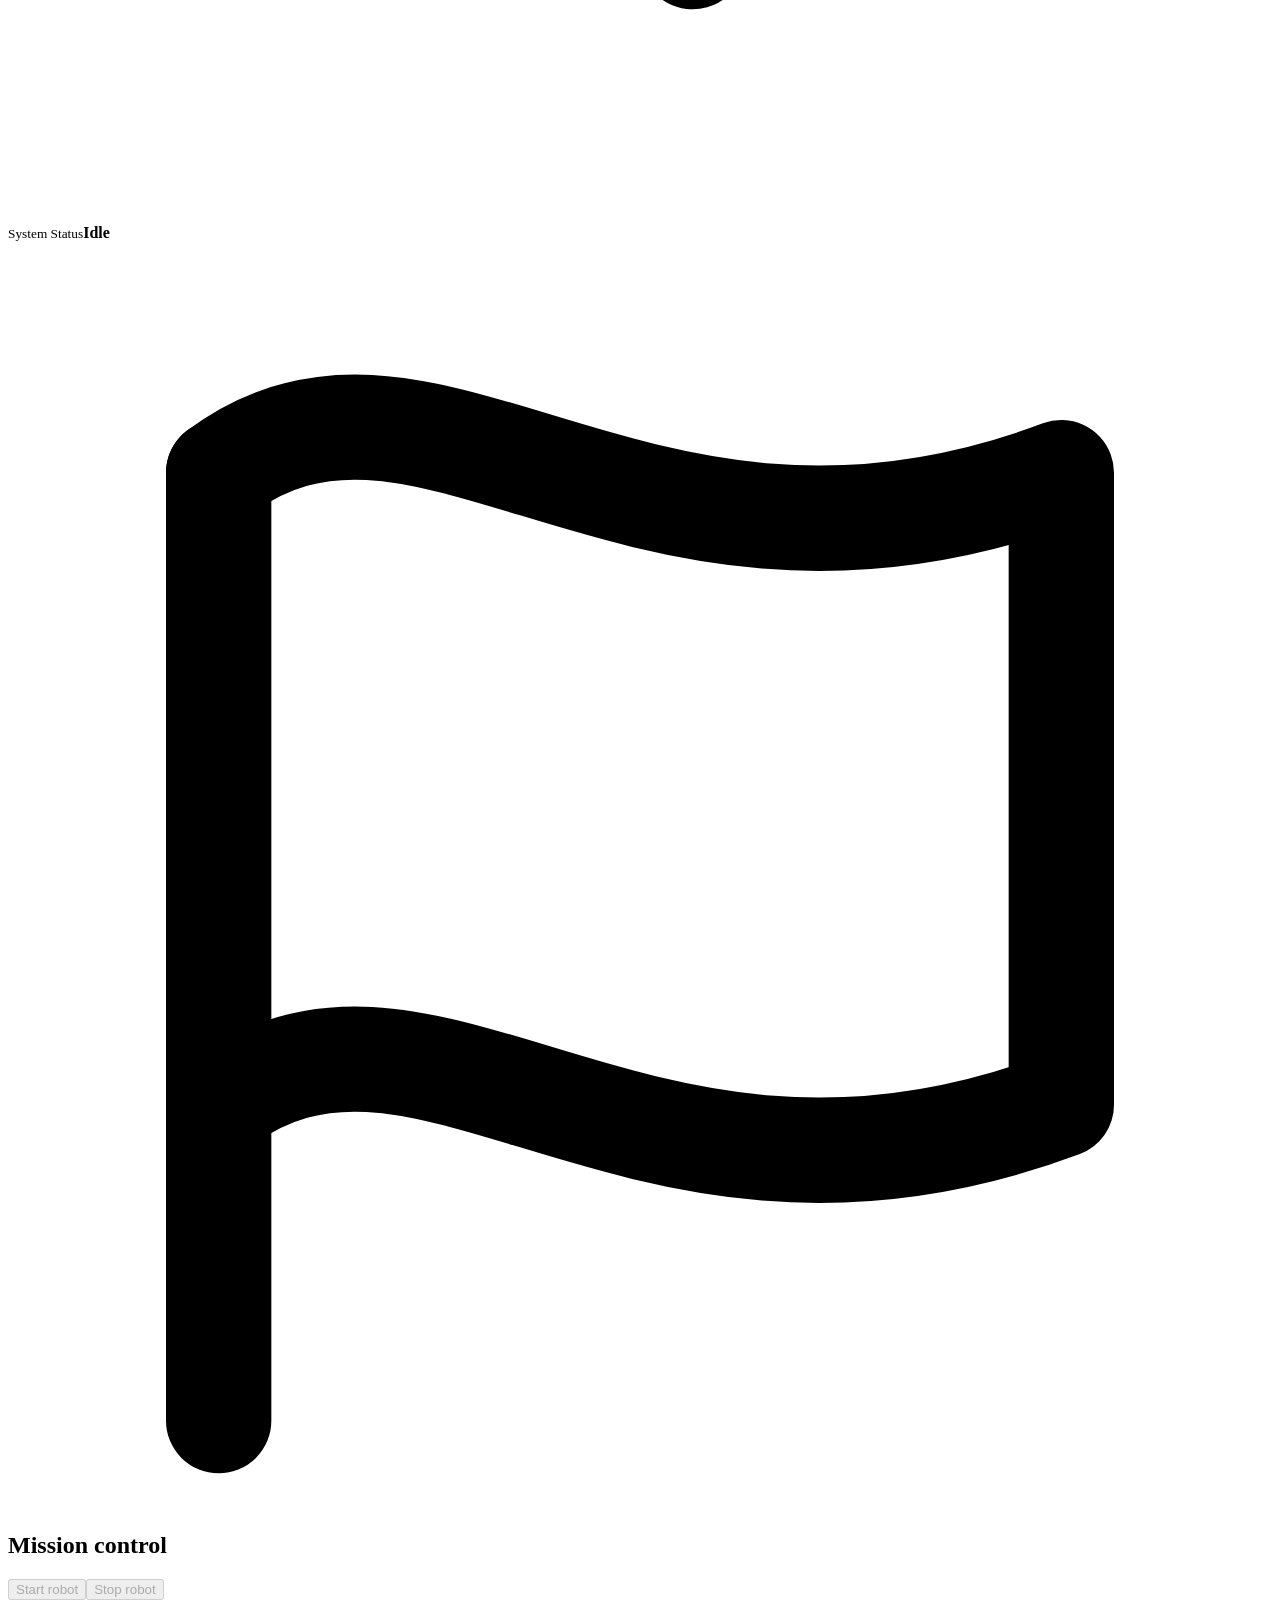
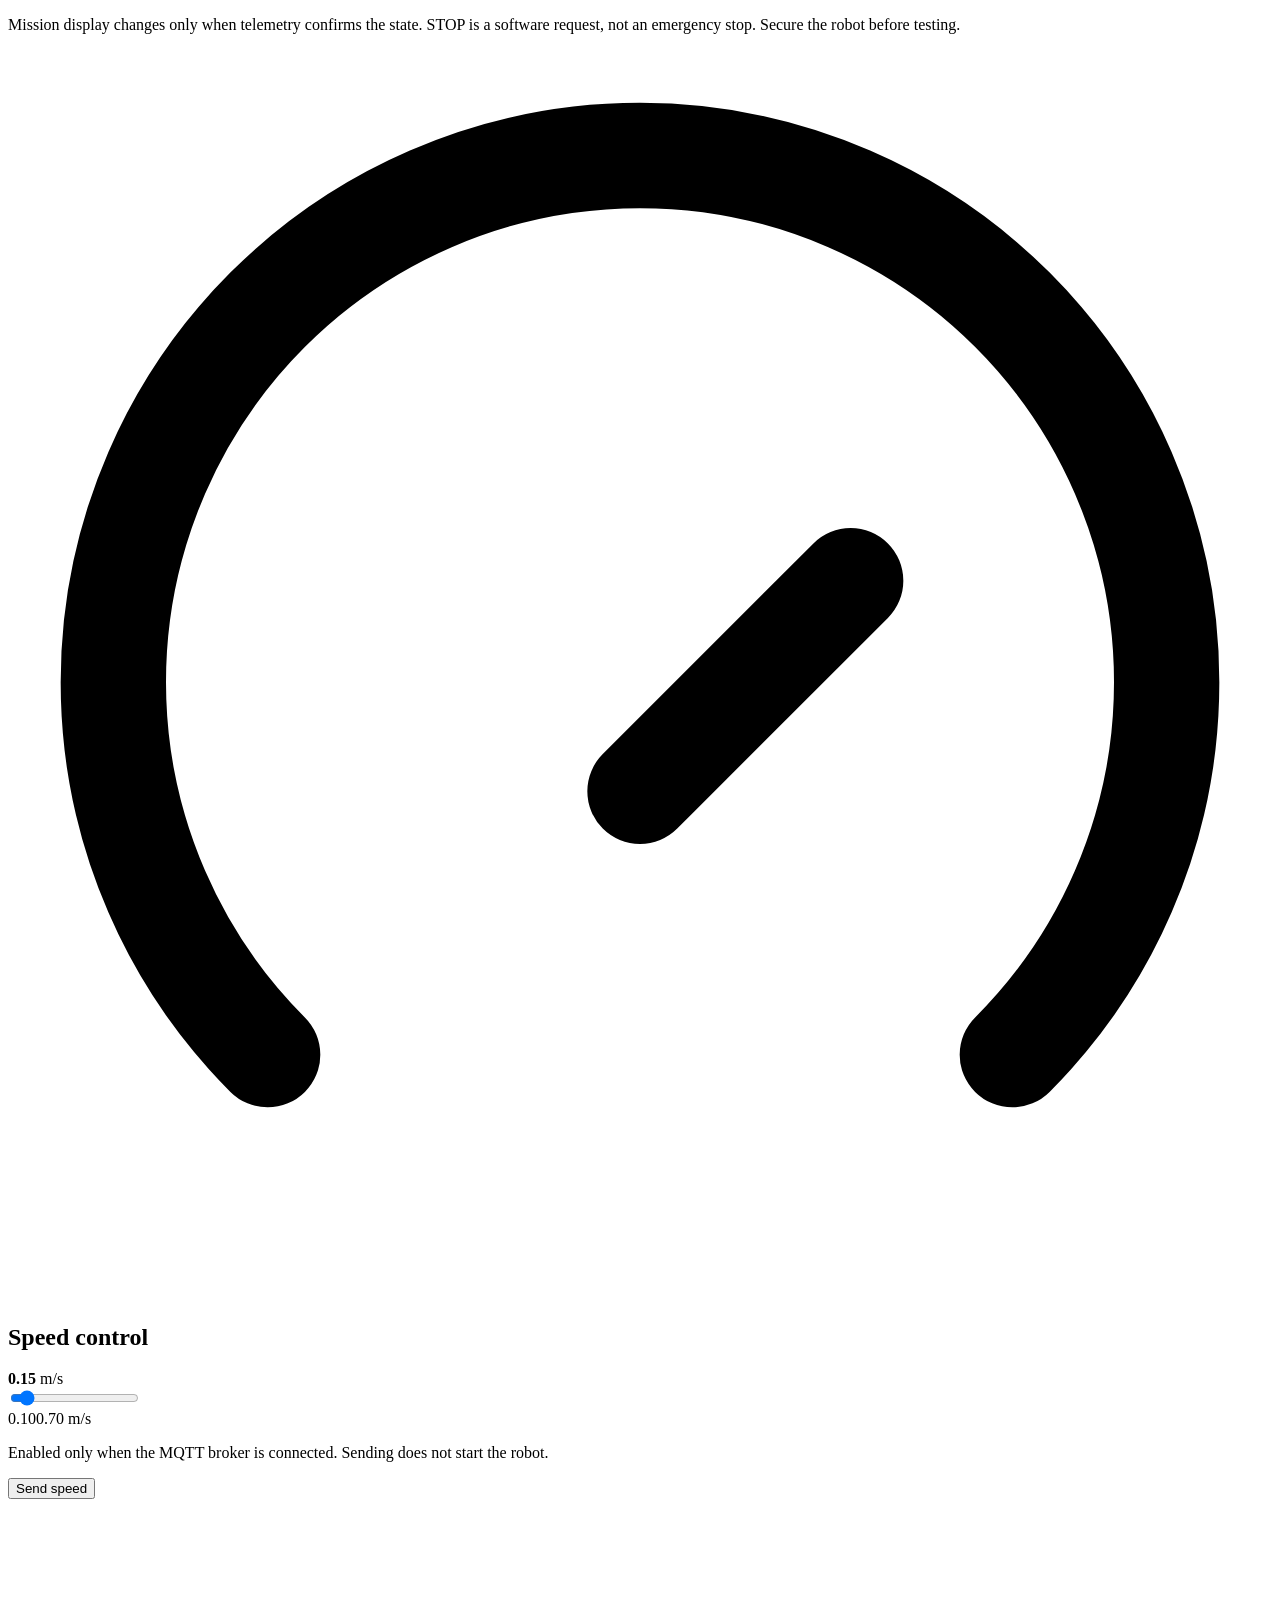
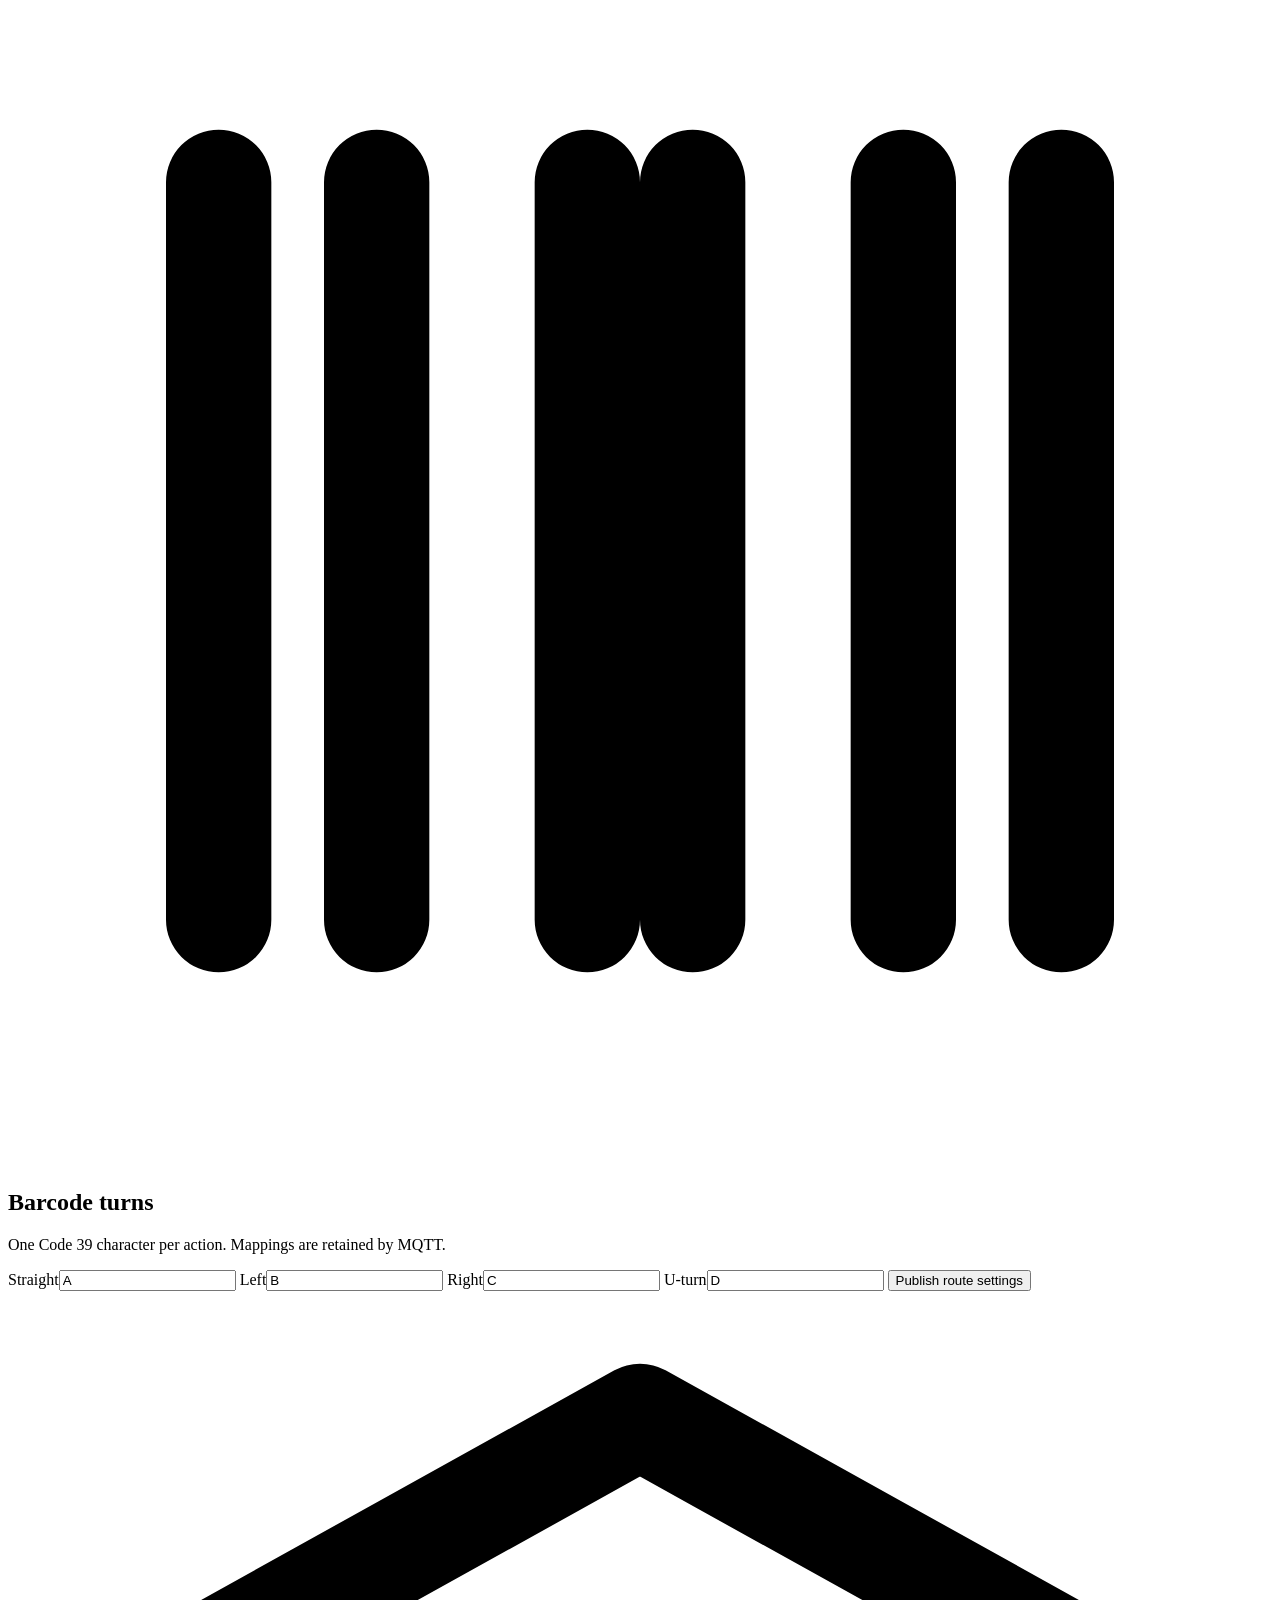
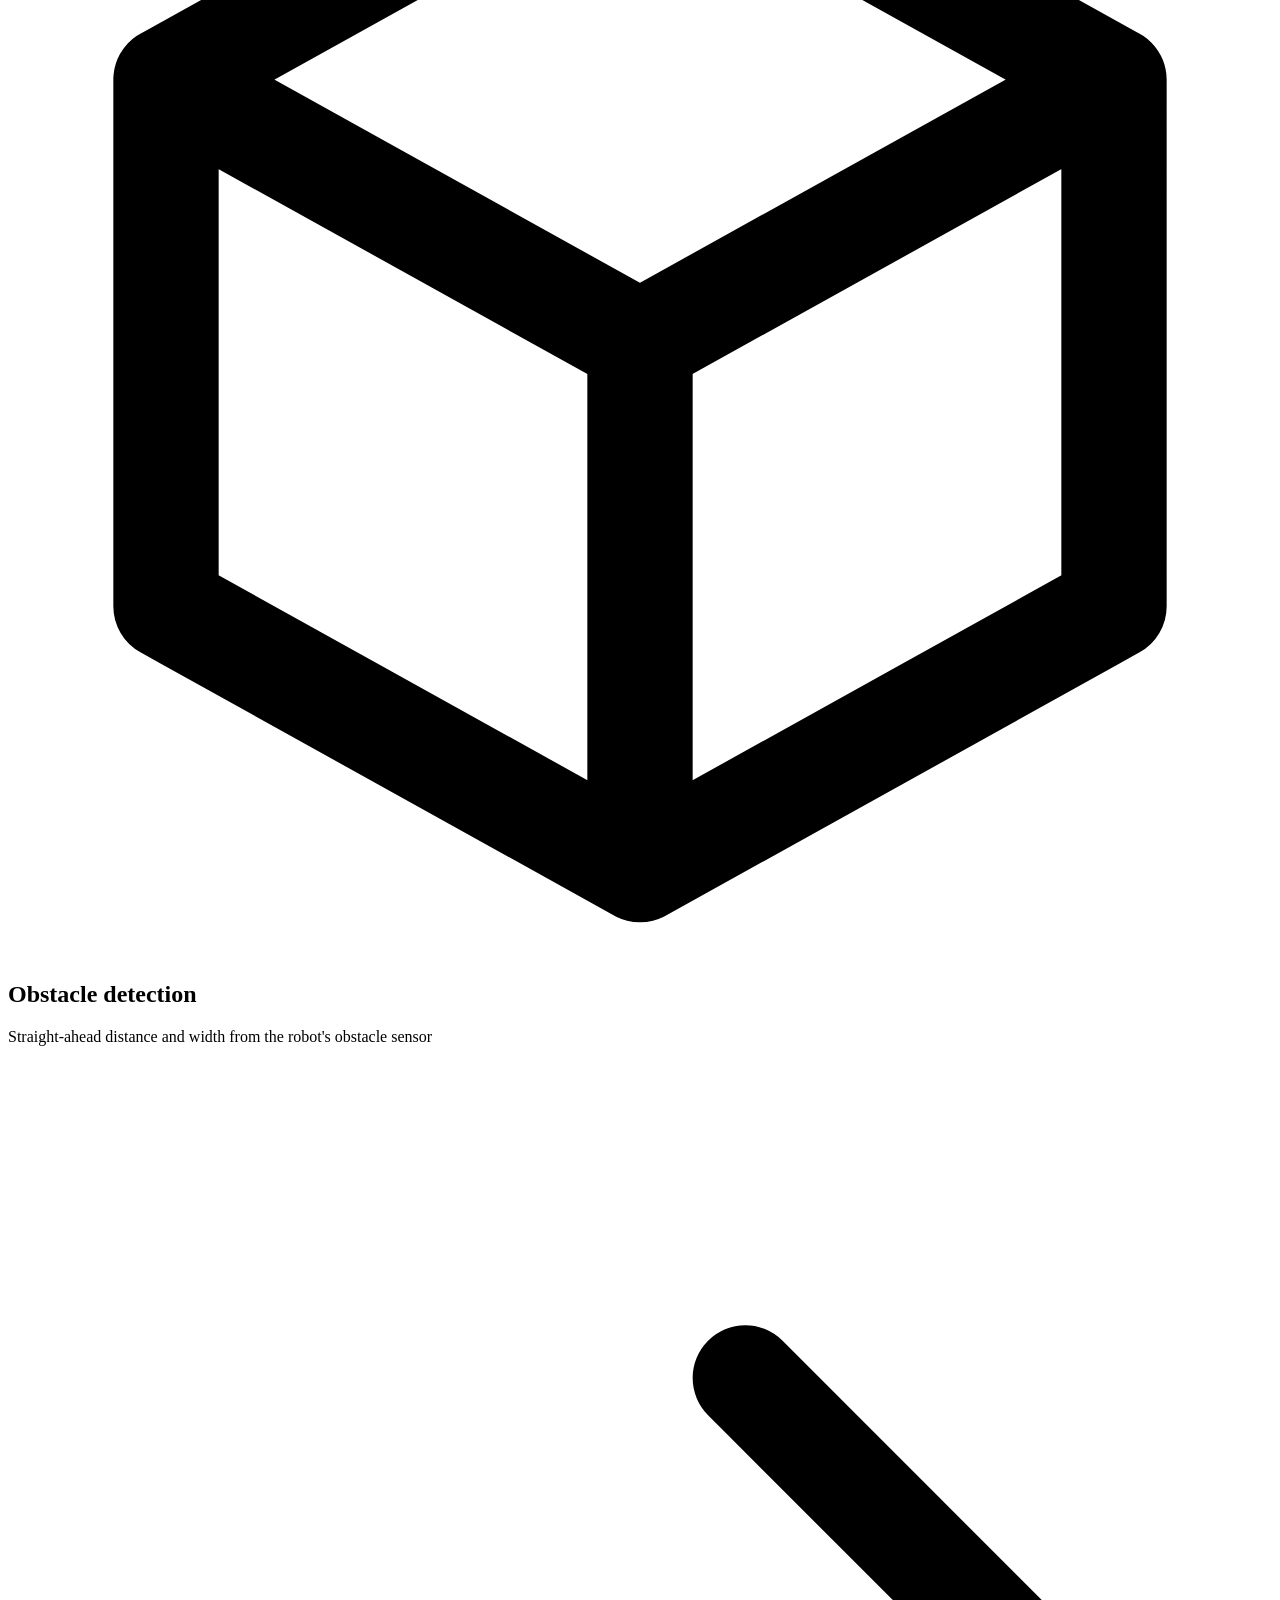
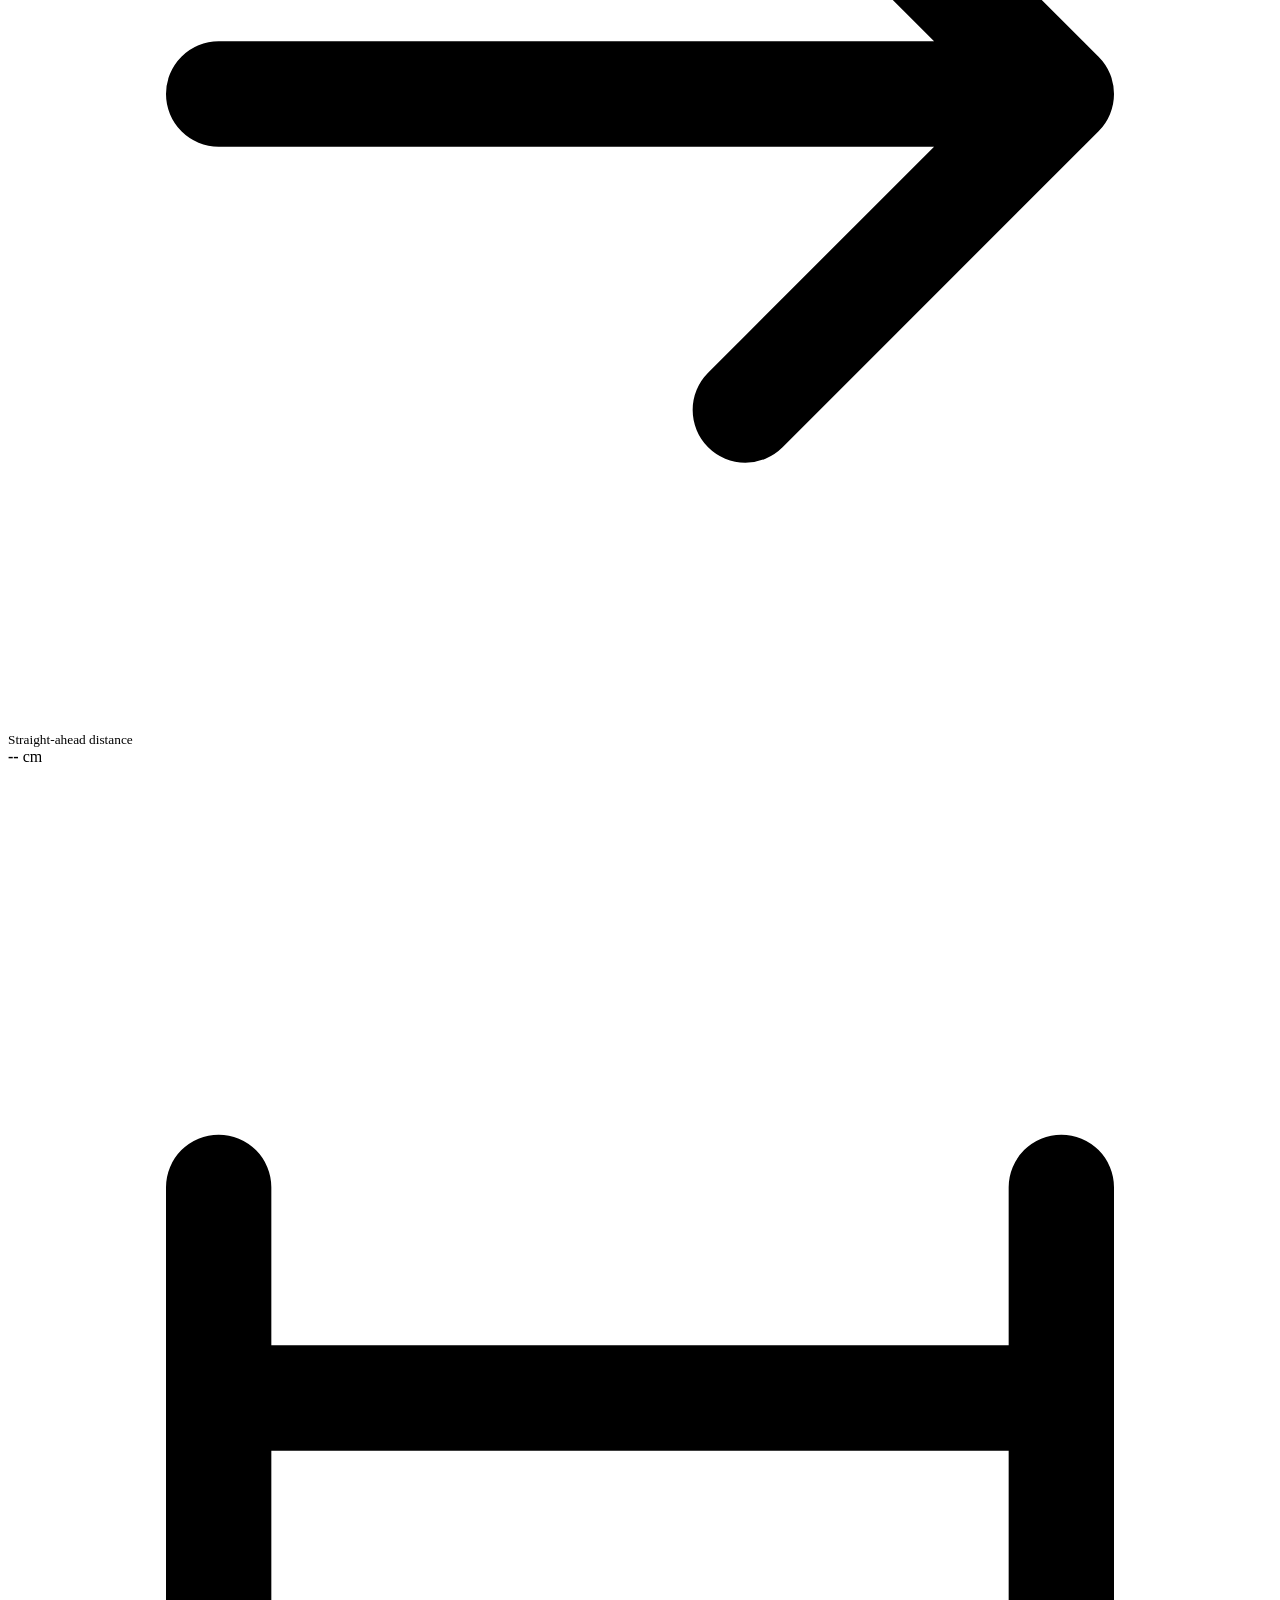
==== commit 5a0d51b4: "Updated dashboard design" ====
--- a/dashboard/static/index.html
+++ b/dashboard/static/index.html
@@ -1,320 +1,1053 @@
 <!doctype html>
+
 <html lang="en">
   <head>
     <meta charset="utf-8" />
-    <meta name="viewport" content="width=device-width,initial-scale=1" />
+    <meta content="width=device-width,initial-scale=1" name="viewport" />
     <title>Robot Dashboard</title>
-    <link rel="stylesheet" href="/style.css" />
+    <link href="/style.css" rel="stylesheet" />
   </head>
   <body>
     <!-- Shared SVG symbols keep every dashboard icon consistent. -->
-    <svg class="icon-sprite" xmlns="http://www.w3.org/2000/svg" aria-hidden="true" focusable="false">
-      <symbol id="icon-bolt" viewBox="0 0 24 24" fill="none" stroke="currentColor" stroke-width="2" stroke-linecap="round" stroke-linejoin="round"><path d="m13 2-3 8h7l-6 12 1-9H5l8-11z"/></symbol>
-      <symbol id="icon-flag" viewBox="0 0 24 24" fill="none" stroke="currentColor" stroke-width="2" stroke-linecap="round" stroke-linejoin="round"><path d="M4 22V4"/><path d="M4 4c4-3 8 3 16 0v12c-8 3-12-3-16 0"/></symbol>
-      <symbol id="icon-gauge" viewBox="0 0 24 24" fill="none" stroke="currentColor" stroke-width="2" stroke-linecap="round" stroke-linejoin="round"><path d="M12 14l4-4"/><path d="M4.93 19a10 10 0 1 1 14.14 0"/></symbol>
-      <symbol id="icon-barcode" viewBox="0 0 24 24" fill="none" stroke="currentColor" stroke-width="2" stroke-linecap="round" stroke-linejoin="round"><path d="M4 5v14M7 5v14M11 5v14M13 5v14M17 5v14M20 5v14"/></symbol>
-      <symbol id="icon-warning" viewBox="0 0 24 24" fill="none" stroke="currentColor" stroke-width="2" stroke-linecap="round" stroke-linejoin="round"><path d="m10.29 3.86-8.47 14.14A2 2 0 0 0 3.53 21h16.94a2 2 0 0 0 1.71-3L13.71 3.86a2 2 0 0 0-3.42 0Z"/><path d="M12 9v4M12 17h.01"/></symbol>
-      <symbol id="icon-mountain" viewBox="0 0 24 24" fill="none" stroke="currentColor" stroke-width="2" stroke-linecap="round" stroke-linejoin="round"><path d="m8 3 4 8 3-4 6 12H3L8 3Z"/><path d="M9 15h7"/></symbol>
-      <symbol id="icon-activity" viewBox="0 0 24 24" fill="none" stroke="currentColor" stroke-width="2" stroke-linecap="round" stroke-linejoin="round"><path d="M2 12h4l3-7 4 14 3-7h6"/></symbol>
+    <svg
+      aria-hidden="true"
+      class="icon-sprite"
+      focusable="false"
+      xmlns="http://www.w3.org/2000/svg"
+    >
+      <symbol
+        fill="none"
+        id="icon-bolt"
+        stroke="currentColor"
+        stroke-linecap="round"
+        stroke-linejoin="round"
+        stroke-width="2"
+        viewbox="0 0 24 24"
+      >
+        <path d="m13 2-3 8h7l-6 12 1-9H5l8-11z"></path>
+      </symbol>
+      <symbol
+        fill="none"
+        id="icon-flag"
+        stroke="currentColor"
+        stroke-linecap="round"
+        stroke-linejoin="round"
+        stroke-width="2"
+        viewbox="0 0 24 24"
+      >
+        <path d="M4 22V4"></path>
+        <path d="M4 4c4-3 8 3 16 0v12c-8 3-12-3-16 0"></path>
+      </symbol>
+      <symbol
+        fill="none"
+        id="icon-gauge"
+        stroke="currentColor"
+        stroke-linecap="round"
+        stroke-linejoin="round"
+        stroke-width="2"
+        viewbox="0 0 24 24"
+      >
+        <path d="M12 14l4-4"></path>
+        <path d="M4.93 19a10 10 0 1 1 14.14 0"></path>
+      </symbol>
+      <symbol
+        fill="none"
+        id="icon-barcode"
+        stroke="currentColor"
+        stroke-linecap="round"
+        stroke-linejoin="round"
+        stroke-width="2"
+        viewbox="0 0 24 24"
+      >
+        <path d="M4 5v14M7 5v14M11 5v14M13 5v14M17 5v14M20 5v14"></path>
+      </symbol>
+      <symbol
+        fill="none"
+        id="icon-warning"
+        stroke="currentColor"
+        stroke-linecap="round"
+        stroke-linejoin="round"
+        stroke-width="2"
+        viewbox="0 0 24 24"
+      >
+        <path
+          d="m10.29 3.86-8.47 14.14A2 2 0 0 0 3.53 21h16.94a2 2 0 0 0 1.71-3L13.71 3.86a2 2 0 0 0-3.42 0Z"
+        ></path>
+        <path d="M12 9v4M12 17h.01"></path>
+      </symbol>
+      <symbol
+        fill="none"
+        id="icon-mountain"
+        stroke="currentColor"
+        stroke-linecap="round"
+        stroke-linejoin="round"
+        stroke-width="2"
+        viewbox="0 0 24 24"
+      >
+        <path d="m8 3 4 8 3-4 6 12H3L8 3Z"></path>
+        <path d="M9 15h7"></path>
+      </symbol>
+      <symbol
+        fill="none"
+        id="icon-activity"
+        stroke="currentColor"
+        stroke-linecap="round"
+        stroke-linejoin="round"
+        stroke-width="2"
+        viewbox="0 0 24 24"
+      >
+        <path d="M2 12h4l3-7 4 14 3-7h6"></path>
+      </symbol>
+      <symbol
+        fill="none"
+        id="icon-robot"
+        stroke="currentColor"
+        stroke-linecap="round"
+        stroke-linejoin="round"
+        stroke-width="2"
+        viewbox="0 0 24 24"
+      >
+        <rect height="12" rx="4" width="14" x="5" y="7"></rect>
+        <path d="M12 3v4M9 3h6M5 12H2v4h3M19 12h3v4h-3"></path>
+        <circle cx="9" cy="13" r="1"></circle>
+        <circle cx="15" cy="13" r="1"></circle>
+      </symbol>
+      <symbol
+        fill="none"
+        id="icon-grid"
+        stroke="currentColor"
+        stroke-linecap="round"
+        stroke-linejoin="round"
+        stroke-width="2"
+        viewbox="0 0 24 24"
+      >
+        <rect height="7" rx="1" width="7" x="3" y="3"></rect>
+        <rect height="7" rx="1" width="7" x="14" y="3"></rect>
+        <rect height="7" rx="1" width="7" x="3" y="14"></rect>
+        <rect height="7" rx="1" width="7" x="14" y="14"></rect>
+      </symbol>
+      <symbol
+        fill="none"
+        id="icon-wifi"
+        stroke="currentColor"
+        stroke-linecap="round"
+        stroke-linejoin="round"
+        stroke-width="2"
+        viewbox="0 0 24 24"
+      >
+        <path
+          d="M2 9a16 16 0 0 1 20 0M5 12a11 11 0 0 1 14 0M8 15a6 6 0 0 1 8 0"
+        ></path>
+        <circle cx="12" cy="19" r="1"></circle>
+      </symbol>
+      <symbol
+        fill="none"
+        id="icon-history"
+        stroke="currentColor"
+        stroke-linecap="round"
+        stroke-linejoin="round"
+        stroke-width="2"
+        viewbox="0 0 24 24"
+      >
+        <path d="M3 12a9 9 0 1 0 3-6.7L3 8M3 3v5h5M12 7v5l3 2"></path>
+      </symbol>
+      <symbol
+        fill="none"
+        id="icon-box"
+        stroke="currentColor"
+        stroke-linecap="round"
+        stroke-linejoin="round"
+        stroke-width="2"
+        viewbox="0 0 24 24"
+      >
+        <path d="m12 2 9 5-9 5-9-5 9-5ZM3 7v10l9 5 9-5V7M12 12v10"></path>
+      </symbol>
+      <symbol
+        fill="none"
+        id="icon-arrow"
+        stroke="currentColor"
+        stroke-linecap="round"
+        stroke-linejoin="round"
+        stroke-width="2"
+        viewbox="0 0 24 24"
+      >
+        <path d="M4 12h16m-6-6 6 6-6 6"></path>
+      </symbol>
+      <symbol
+        fill="none"
+        id="icon-width"
+        stroke="currentColor"
+        stroke-linecap="round"
+        stroke-linejoin="round"
+        stroke-width="2"
+        viewbox="0 0 24 24"
+      >
+        <path d="M4 8v8m16-8v8M4 12h16"></path>
+      </symbol>
+      <symbol
+        fill="none"
+        id="icon-up"
+        stroke="currentColor"
+        stroke-linecap="round"
+        stroke-linejoin="round"
+        stroke-width="2"
+        viewbox="0 0 24 24"
+      >
+        <path d="M12 20V4m-6 6 6-6 6 6"></path>
+      </symbol>
+      <symbol
+        fill="none"
+        id="icon-angle"
+        stroke="currentColor"
+        stroke-linecap="round"
+        stroke-linejoin="round"
+        stroke-width="2"
+        viewbox="0 0 24 24"
+      >
+        <path d="M4 18h16M5 18l9-12m-4 8 5 4"></path>
+      </symbol>
+      <symbol
+        fill="none"
+        id="icon-layers"
+        stroke="currentColor"
+        stroke-linecap="round"
+        stroke-linejoin="round"
+        stroke-width="2"
+        viewbox="0 0 24 24"
+      >
+        <path d="m12 2 9 5-9 5-9-5 9-5Zm-9 10 9 5 9-5M3 17l9 5 9-5"></path>
+      </symbol>
+      <symbol
+        fill="none"
+        id="icon-settings"
+        stroke="currentColor"
+        stroke-linecap="round"
+        stroke-linejoin="round"
+        stroke-width="2"
+        viewbox="0 0 24 24"
+      >
+        <circle cx="12" cy="12" r="3"></circle>
+        <path
+          d="M12 2v3m0 14v3M2 12h3m14 0h3M5 5l2 2m10 10 2 2M19 5l-2 2M7 17l-2 2"
+        ></path>
+      </symbol>
+      <symbol
+        fill="none"
+        id="icon-shield"
+        stroke="currentColor"
+        stroke-linecap="round"
+        stroke-linejoin="round"
+        stroke-width="2"
+        viewbox="0 0 24 24"
+      >
+        <path d="m12 2 9 4v6c0 5-4 8-9 10-5-2-9-5-9-10V6l9-4Z"></path>
+        <path d="m9 12 2 2 4-4"></path>
+      </symbol>
+      <symbol
+        fill="none"
+        id="icon-target"
+        stroke="currentColor"
+        stroke-linecap="round"
+        stroke-linejoin="round"
+        stroke-width="2"
+        viewbox="0 0 24 24"
+      >
+        <circle cx="12" cy="12" r="9"></circle>
+        <circle cx="12" cy="12" r="4"></circle>
+        <path d="M12 1v4m0 14v4M1 12h4m14 0h4"></path>
+      </symbol>
+      <symbol
+        fill="none"
+        id="icon-info"
+        stroke="currentColor"
+        stroke-linecap="round"
+        stroke-linejoin="round"
+        stroke-width="2"
+        viewbox="0 0 24 24"
+      >
+        <circle cx="12" cy="12" r="10"></circle>
+        <path d="M12 11v6m0-10v.2"></path>
+      </symbol>
+      <symbol
+        fill="none"
+        id="icon-bug"
+        stroke="currentColor"
+        stroke-linecap="round"
+        stroke-linejoin="round"
+        stroke-width="2"
+        viewbox="0 0 24 24"
+      >
+        <path
+          d="M8 9V6a4 4 0 0 1 8 0v3M5 11h14v5a7 7 0 0 1-14 0v-5ZM2 9l3 2m14 0 3-2M2 17l3-1m14 0 3 1M12 11v11"
+        ></path>
+      </symbol>
+      <symbol
+        fill="none"
+        id="icon-junction"
+        stroke="currentColor"
+        stroke-linecap="round"
+        stroke-linejoin="round"
+        stroke-width="2"
+        viewbox="0 0 24 24"
+      >
+        <path d="M12 21V9m0 0L6 3m6 6 6-6M6 3v6m12-6v6"></path>
+      </symbol>
+      <symbol
+        fill="none"
+        id="icon-menu"
+        stroke="currentColor"
+        stroke-linecap="round"
+        stroke-linejoin="round"
+        stroke-width="2"
+        viewbox="0 0 24 24"
+      >
+        <path d="M4 7h16M4 12h16M4 17h16"></path>
+      </symbol>
+      <symbol
+        fill="none"
+        id="icon-send"
+        stroke="currentColor"
+        stroke-linecap="round"
+        stroke-linejoin="round"
+        stroke-width="2"
+        viewbox="0 0 24 24"
+      >
+        <path d="m22 2-7 20-4-9-9-4 20-7ZM11 13 22 2"></path>
+      </symbol>
     </svg>
-
     <div class="app-layout">
-      <aside class="sidebar" id="sidebar" aria-label="Main navigation">
-        <div class="sidebar-header"><span class="sidebar-mark">◈</span><div class="sidebar-brand"><strong>RoboControl</strong><small>INF2004 · CSC19</small></div><button type="button" class="sidebar-toggle" id="sidebar-toggle" aria-label="Collapse sidebar" title="Collapse sidebar">☰</button></div>
+      <aside aria-label="Main navigation" class="sidebar" id="sidebar">
+        <div class="sidebar-header">
+          <span class="sidebar-mark"
+            ><svg aria-hidden="true" class="" viewbox="0 0 24 24">
+              <use href="#icon-robot"></use></svg
+          ></span>
+          <div class="sidebar-brand">
+            <strong>RoboControl</strong><small>INF2004 · CSC19</small>
+          </div>
+          <button
+            aria-label="Collapse sidebar"
+            class="sidebar-toggle"
+            id="sidebar-toggle"
+            title="Collapse sidebar"
+            type="button"
+          >
+            <svg aria-hidden="true" class="" viewbox="0 0 24 24">
+              <use href="#icon-menu"></use>
+            </svg>
+          </button>
+        </div>
         <p class="nav-group">ROBOT</p>
-        <nav class="nav-links" aria-label="Pages">
-          <button type="button" class="nav-link active" data-page="dashboard" aria-current="page"><span class="nav-symbol">▦</span><span class="nav-label">Dashboard</span></button>
-          <button type="button" class="nav-link" data-page="network"><span class="nav-symbol">◉</span><span class="nav-label">Network &amp; MQTT</span></button>
-          <button type="button" class="nav-link" data-page="diagnostics"><span class="nav-symbol">⌁</span><span class="nav-label">Mission History</span></button>
+        <nav aria-label="Pages" class="nav-links">
+          <button
+            aria-current="page"
+            class="nav-link active"
+            data-page="dashboard"
+            type="button"
+          >
+            <svg aria-hidden="true" class="nav-symbol" viewbox="0 0 24 24">
+              <use href="#icon-grid"></use></svg
+            ><span class="nav-label">Dashboard</span>
+          </button>
+          <button class="nav-link" data-page="network" type="button">
+            <svg aria-hidden="true" class="nav-symbol" viewbox="0 0 24 24">
+              <use href="#icon-wifi"></use></svg
+            ><span class="nav-label">Network &amp; MQTT</span>
+          </button>
+          <button class="nav-link" data-page="diagnostics" type="button">
+            <svg aria-hidden="true" class="nav-symbol" viewbox="0 0 24 24">
+              <use href="#icon-history"></use>
+            </svg>
+            <span class="nav-label">Mission History</span>
+          </button>
         </nav>
-        <div class="sidebar-footer"><span id="sidebar-status-dot" class="sidebar-dot"></span><span id="sidebar-status-text">Checking broker...</span></div>
+        <div class="sidebar-footer">
+          <span class="sidebar-dot" id="sidebar-status-dot"></span
+          ><span id="sidebar-status-text">Checking broker...</span>
+        </div>
       </aside>
       <div class="app-content">
-      <main class="shell">
-      <header class="topbar">
-        <div class="brand">
-          <div class="brand-icon"><svg viewBox="0 0 24 24" aria-hidden="true"><use href="#icon-bolt"></use></svg></div>
-          <div>
-            <p class="eyebrow">INF2004 · CSC19</p>
-            <h1>Robot Control &amp; Telemetry</h1>
+        <main class="shell">
+          <header class="topbar">
+            <div class="brand">
+              <div class="brand-icon">
+                <svg aria-hidden="true" viewbox="0 0 24 24">
+                  <use href="#icon-robot"></use>
+                </svg>
+              </div>
+              <div>
+                <p class="eyebrow">INF2004 · CSC19</p>
+                <h1>Robot Control &amp; Telemetry</h1>
+                <p class="brand-subtitle">
+                  Real-time control, sensing and mission status of the robot.
+                </p>
+              </div>
+            </div>
+            <span class="status" id="connection">Connecting…</span>
+          </header>
+          <div class="page-view" id="page-dashboard">
+            <section aria-label="Robot summary" class="metrics">
+              <article>
+                <small class="metric-label">
+                  <span aria-hidden="true" class="metric-icon">
+                    <svg viewbox="0 0 24 24">
+                      <use href="#icon-gauge"></use>
+                    </svg>
+                  </span>
+                  <span>Current speed</span>
+                </small>
+                <strong id="current-speed">--</strong>
+                <span>m/s</span>
+              </article>
+              <article>
+                <small class="metric-label">
+                  <span aria-hidden="true" class="metric-icon">
+                    <svg viewbox="0 0 24 24">
+                      <use href="#icon-flag"></use>
+                    </svg>
+                  </span>
+                  <span>Mission</span>
+                </small>
+                <strong id="mission">--</strong>
+                <span id="timestamp">No data</span>
+              </article>
+              <article>
+                <small class="metric-label">
+                  <span aria-hidden="true" class="metric-icon amber">
+                    <svg viewbox="0 0 24 24">
+                      <use href="#icon-warning"></use>
+                    </svg>
+                  </span>
+                  <span>Obstacle state</span>
+                </small>
+                <strong id="obstacle-state">--</strong>
+                <span id="obstacle-detail">Waiting</span>
+              </article>
+              <article class="system-metric">
+                <small class="metric-label"
+                  ><span class="metric-icon"
+                    ><svg viewbox="0 0 24 24">
+                      <use href="#icon-activity"></use></svg></span
+                  ><span>System Status</span></small
+                ><strong class="system-status-pill" id="system-status"
+                  >Idle</strong
+                >
+              </article>
+            </section>
+            <div class="dashboard-grid">
+              <div class="left-stack">
+                <section class="panel mission-panel">
+                  <h2>
+                    <span aria-hidden="true" class="section-icon"
+                      ><svg viewbox="0 0 24 24">
+                        <use href="#icon-flag"></use></svg
+                    ></span>
+                    Mission control
+                  </h2>
+                  <div class="mission-buttons">
+                    <button
+                      class="start-button"
+                      disabled=""
+                      id="start-robot"
+                      type="button"
+                    >
+                      Start robot</button
+                    ><button
+                      class="stop-button"
+                      disabled=""
+                      id="stop-robot"
+                      type="button"
+                    >
+                      Stop robot
+                    </button>
+                  </div>
+                  <p class="hint">
+                    Mission display changes only when telemetry confirms the
+                    state. STOP is a software request, not an emergency stop.
+                    Secure the robot before testing.
+                  </p>
+                </section>
+                <section class="panel speed-panel">
+                  <div class="panel-heading">
+                    <h2 class="speed-heading">
+                      <span aria-hidden="true" class="speed-icon"
+                        ><svg viewbox="0 0 24 24">
+                          <use href="#icon-gauge"></use></svg
+                      ></span>
+                      Speed control
+                    </h2>
+                    <div class="speed-display">
+                      <strong id="speed-value">0.15</strong> <span>m/s</span>
+                    </div>
+                  </div>
+                  <input
+                    id="speed-slider"
+                    max="0.70"
+                    min="0.10"
+                    step="0.05"
+                    type="range"
+                    value="0.15"
+                  />
+                  <div class="range">
+                    <span>0.10</span><span>0.70 m/s</span>
+                  </div>
+                  <div class="speed-bottom">
+                    <p class="hint">
+                      Enabled only when the MQTT broker is connected. Sending
+                      does not start the robot.
+                    </p>
+                    <button id="send-speed" type="button">Send speed</button>
+                  </div>
+                </section>
+                <section class="panel barcode-panel">
+                  <h2>
+                    <span aria-hidden="true" class="section-icon amber"
+                      ><svg aria-hidden="true" class="" viewbox="0 0 24 24">
+                        <use href="#icon-barcode"></use></svg
+                    ></span>
+                    Barcode turns
+                  </h2>
+                  <p class="panel-subtitle">
+                    One Code 39 character per action. Mappings are retained by
+                    MQTT.
+                  </p>
+                  <form class="fields" id="route-form">
+                    <label
+                      >Straight<input
+                        maxlength="1"
+                        name="straight"
+                        required=""
+                        value="A"
+                    /></label>
+                    <label
+                      >Left<input
+                        maxlength="1"
+                        name="left"
+                        required=""
+                        value="B"
+                    /></label>
+                    <label
+                      >Right<input
+                        maxlength="1"
+                        name="right"
+                        required=""
+                        value="C"
+                    /></label>
+                    <label
+                      >U-turn<input
+                        maxlength="1"
+                        name="uturn"
+                        required=""
+                        value="D"
+                    /></label>
+                    <button type="submit">Publish route settings</button>
+                  </form>
+                </section>
+              </div>
+              <div class="center-stack">
+                <section class="panel obstacle-panel">
+                  <h2>
+                    <span aria-hidden="true" class="section-icon amber"
+                      ><svg aria-hidden="true" class="" viewbox="0 0 24 24">
+                        <use href="#icon-box"></use></svg
+                    ></span>
+                    Obstacle detection
+                  </h2>
+                  <p class="panel-subtitle">
+                    Straight-ahead distance and width from the robot's obstacle
+                    sensor
+                  </p>
+                  <div class="obstacle-content">
+                    <div aria-hidden="true" class="radar">
+                      <div class="radar-ring one"></div>
+                      <div class="radar-ring two"></div>
+                      <div class="radar-line"></div>
+                      <div class="radar-dot"></div>
+                    </div>
+                    <article class="obstacle-reading">
+                      <small
+                        ><svg
+                          aria-hidden="true"
+                          class="inline-icon"
+                          viewbox="0 0 24 24"
+                        >
+                          <use href="#icon-arrow"></use></svg
+                        >Straight-ahead distance</small
+                      >
+                      <div>
+                        <strong id="distance">--</strong><span> cm</span>
+                      </div>
+                    </article>
+                    <article class="obstacle-reading">
+                      <small
+                        ><svg
+                          aria-hidden="true"
+                          class="inline-icon"
+                          viewbox="0 0 24 24"
+                        >
+                          <use href="#icon-width"></use></svg
+                        >Est. obstacle width</small
+                      ><strong id="obstacle-width">Unavailable</strong
+                      ><span id="width-detail"
+                        >Updates after a valid obstacle scan.</span
+                      >
+                    </article>
+                  </div>
+                </section>
+                <section class="panel ramp-panel">
+                  <div class="ramp-header">
+                    <div>
+                      <h2>
+                        <span aria-hidden="true" class="section-icon"
+                          ><svg aria-hidden="true" class="" viewbox="0 0 24 24">
+                            <use href="#icon-mountain"></use></svg
+                        ></span>
+                        Ramp detection &amp; height
+                      </h2>
+                      <p class="panel-subtitle">
+                        Live IMU readings and estimated terrain height
+                      </p>
+                    </div>
+                    <span class="ramp-badge" id="ramp-status"
+                      >Waiting for telemetry</span
+                    >
+                  </div>
+                  <div class="ramp-metrics">
+                    <article class="featured">
+                      <small
+                        ><svg
+                          aria-hidden="true"
+                          class="inline-icon"
+                          viewbox="0 0 24 24"
+                        >
+                          <use href="#icon-angle"></use></svg
+                        >Pitch angle</small
+                      ><strong id="ramp-pitch">--</strong
+                      ><span>degrees (°)</span>
+                    </article>
+                    <article class="featured">
+                      <small
+                        ><svg
+                          aria-hidden="true"
+                          class="inline-icon"
+                          viewbox="0 0 24 24"
+                        >
+                          <use href="#icon-up"></use></svg
+                        >Current terrain rise</small
+                      ><strong id="ramp-rise">--</strong><span>cm, est.</span>
+                    </article>
+                    <article>
+                      <small
+                        ><svg
+                          aria-hidden="true"
+                          class="inline-icon"
+                          viewbox="0 0 24 24"
+                        >
+                          <use href="#icon-activity"></use></svg
+                        >IMU motion</small
+                      ><strong id="ramp-direction">--</strong>
+                    </article>
+                    <article>
+                      <small
+                        ><svg
+                          aria-hidden="true"
+                          class="inline-icon"
+                          viewbox="0 0 24 24"
+                        >
+                          <use href="#icon-up"></use></svg
+                        >Peak height</small
+                      ><strong id="ramp-peak">--</strong>
+                    </article>
+                    <article>
+                      <small
+                        ><svg
+                          aria-hidden="true"
+                          class="inline-icon"
+                          viewbox="0 0 24 24"
+                        >
+                          <use href="#icon-mountain"></use></svg
+                        >Last hump</small
+                      ><strong id="ramp-height">--</strong>
+                    </article>
+                    <article>
+                      <small
+                        ><svg
+                          aria-hidden="true"
+                          class="inline-icon"
+                          viewbox="0 0 24 24"
+                        >
+                          <use href="#icon-layers"></use></svg
+                        >Completed humps</small
+                      ><strong id="ramp-count">--</strong>
+                    </article>
+                    <article>
+                      <small
+                        ><svg
+                          aria-hidden="true"
+                          class="inline-icon"
+                          viewbox="0 0 24 24"
+                        >
+                          <use href="#icon-up"></use></svg
+                        >Height measurement</small
+                      ><strong id="ramp-validity">Unknown</strong>
+                    </article>
+                    <article>
+                      <small
+                        ><svg
+                          aria-hidden="true"
+                          class="inline-icon"
+                          viewbox="0 0 24 24"
+                        >
+                          <use href="#icon-target"></use></svg
+                        >Height tracking</small
+                      ><strong id="ramp-tracking">Unknown</strong>
+                    </article>
+                    <article>
+                      <small
+                        ><svg
+                          aria-hidden="true"
+                          class="inline-icon"
+                          viewbox="0 0 24 24"
+                        >
+                          <use href="#icon-settings"></use></svg
+                        >IMU calibration</small
+                      ><strong id="ramp-calibration">Unknown</strong>
+                    </article>
+                    <article>
+                      <small
+                        ><svg
+                          aria-hidden="true"
+                          class="inline-icon"
+                          viewbox="0 0 24 24"
+                        >
+                          <use href="#icon-shield"></use></svg
+                        >Quality</small
+                      ><strong id="ramp-quality">Unknown</strong>
+                    </article>
+                  </div>
+                  <p class="hint ramp-note">
+                    Heights are estimates from IMU and motion data. A height is
+                    confirmed only when firmware reports it as valid.
+                  </p>
+                </section>
+              </div>
+              <section class="panel telemetry-panel">
+                <h2>
+                  <span aria-hidden="true" class="section-icon red"
+                    ><svg aria-hidden="true" class="" viewbox="0 0 24 24">
+                      <use href="#icon-activity"></use></svg
+                  ></span>
+                  Live telemetry
+                </h2>
+                <div class="barcode-card">
+                  <span
+                    ><svg
+                      aria-hidden="true"
+                      class="inline-icon"
+                      viewbox="0 0 24 24"
+                    >
+                      <use href="#icon-barcode"></use></svg
+                    >Last barcode</span
+                  ><strong id="barcode">--</strong>
+                </div>
+                <div class="barcode-card">
+                  <span
+                    ><svg
+                      aria-hidden="true"
+                      class="inline-icon"
+                      viewbox="0 0 24 24"
+                    >
+                      <use href="#icon-junction"></use></svg
+                    >Last junction</span
+                  ><strong id="junction-decision">--</strong>
+                </div>
+                <div class="route-active">
+                  <small
+                    ><svg
+                      aria-hidden="true"
+                      class="inline-icon"
+                      viewbox="0 0 24 24"
+                    >
+                      <use href="#icon-warning"></use></svg
+                    >Route table on robot</small
+                  ><strong id="route-active">--</strong>
+                </div>
+                <div class="details">
+                  <div>
+                    <span
+                      ><svg
+                        aria-hidden="true"
+                        class="inline-icon"
+                        viewbox="0 0 24 24"
+                      >
+                        <use href="#icon-info"></use></svg
+                      >Line error</span
+                    ><b id="line">--</b>
+                  </div>
+                  <div>
+                    <span
+                      ><svg
+                        aria-hidden="true"
+                        class="inline-icon"
+                        viewbox="0 0 24 24"
+                      >
+                        <use href="#icon-width"></use></svg
+                      >Distance travelled</span
+                    ><b id="travelled">--</b>
+                  </div>
+                  <div>
+                    <span
+                      ><svg
+                        aria-hidden="true"
+                        class="inline-icon"
+                        viewbox="0 0 24 24"
+                      >
+                        <use href="#icon-bug"></use></svg
+                      >Fault code</span
+                    ><b id="fault">--</b>
+                  </div>
+                </div>
+                <div
+                  aria-live="polite"
+                  class="collision-status"
+                  id="collision-status"
+                  role="status"
+                >
+                  <span
+                    ><svg
+                      aria-hidden="true"
+                      class="inline-icon"
+                      viewbox="0 0 24 24"
+                    >
+                      <use href="#icon-box"></use></svg
+                    >Pickup / collision</span
+                  ><strong id="collision-state">Waiting for telemetry</strong>
+                </div>
+                <p class="hint">
+                  “Avoiding” is the confirmed mission state, not a specific
+                  manoeuvre.
+                </p>
+              </section>
+            </div>
           </div>
-        </div>
-        <span id="connection" class="status">Connecting…</span>
-      </header>
-      <div id="page-dashboard" class="page-view"><div class="dashboard-grid">
-        <div class="left-stack">
-          <section class="panel mission-panel">
-            <h2><span class="section-icon" aria-hidden="true"><svg viewBox="0 0 24 24"><use href="#icon-flag"></use></svg></span> Mission control</h2>
-            <div class="mission-buttons">
+          <section class="page-view" hidden="" id="page-network">
+            <div class="page-intro">
+              <div>
+                <p class="eyebrow">CONNECTIVITY</p>
+                <h1>Network &amp; MQTT</h1>
+                <p>
+                  Connection information from the running Flask server and
+                  received robot telemetry.
+                </p>
+              </div>
               <button
-                id="start-robot"
-                class="start-button"
+                class="secondary-button"
+                id="refresh-network"
                 type="button"
-                disabled
               >
-                ▶ Start robot</button
-              ><button
-                id="stop-robot"
-                class="stop-button"
-                type="button"
-                disabled
-              >
-                ■ Stop robot
+                Refresh now
               </button>
             </div>
-            <p class="hint">
-              Mission display changes only when telemetry confirms the state.
-              STOP is a software request, not an emergency stop. Secure the
-              robot before testing.
+            <div class="network-grid">
+              <section class="panel network-card">
+                <h2>MQTT broker</h2>
+                <div class="network-list">
+                  <div>
+                    <span>Connection</span
+                    ><strong id="net-broker-status">Checking...</strong>
+                  </div>
+                  <div>
+                    <span>Broker host</span
+                    ><strong id="net-broker-host">--</strong>
+                  </div>
+                  <div>
+                    <span>Broker port</span
+                    ><strong id="net-broker-port">--</strong>
+                  </div>
+                  <div>
+                    <span>Dashboard client ID</span
+                    ><strong id="net-client-id">--</strong>
+                  </div>
+                  <div>
+                    <span>Last connection error</span
+                    ><strong id="net-error">--</strong>
+                  </div>
+                </div>
+              </section>
+              <section class="panel network-card">
+                <h2>Robot WiFi</h2>
+                <p class="panel-subtitle">
+                  Reported by the robot, not inferred from your laptop.
+                </p>
+                <div class="network-list">
+                  <div>
+                    <span>Connected SSID</span
+                    ><strong id="net-robot-ssid">Not reported</strong>
+                  </div>
+                  <div>
+                    <span>Robot IP address</span
+                    ><strong id="net-robot-ip">Not reported</strong>
+                  </div>
+                  <div>
+                    <span>WiFi signal (RSSI)</span
+                    ><strong id="net-robot-rssi">Not reported</strong>
+                  </div>
+                </div>
+                <p class="network-note">
+                  The current telemetry protocol does not provide these fields.
+                  They will remain unavailable until the firmware publishes
+                  them.
+                </p>
+              </section>
+              <section class="panel network-card">
+                <h2>Telemetry health</h2>
+                <div class="network-list">
+                  <div>
+                    <span>Robot telemetry</span
+                    ><strong id="net-telemetry-status">Checking...</strong>
+                  </div>
+                  <div>
+                    <span>Last packet received</span
+                    ><strong id="net-last-received">--</strong>
+                  </div>
+                  <div>
+                    <span>Age of last packet</span
+                    ><strong id="net-telemetry-age">--</strong>
+                  </div>
+                  <div>
+                    <span>Packets received since server start</span
+                    ><strong id="net-packet-count">--</strong>
+                  </div>
+                  <div>
+                    <span>Last MQTT topic received</span
+                    ><strong id="net-last-topic">--</strong>
+                  </div>
+                </div>
+              </section>
+              <section class="panel network-card">
+                <h2>MQTT topics</h2>
+                <p class="panel-subtitle">
+                  Configured application topics. These are not discovered from
+                  the broker.
+                </p>
+                <div class="topic-list" id="net-topics">
+                  <span>Loading...</span>
+                </div>
+              </section>
+            </div>
+            <p class="network-error" id="network-error" role="status"></p>
+          </section>
+          <section class="page-view" hidden="" id="page-diagnostics">
+            <div class="page-intro">
+              <div>
+                <p class="eyebrow">WIRELESS MISSION RECORD</p>
+                <h1>Mission History</h1>
+                <p>
+                  Mission events recorded from robot MQTT telemetry. Unavailable
+                  readings are shown as unknown.
+                </p>
+              </div>
+              <button
+                class="secondary-button"
+                disabled=""
+                id="download-mission"
+                type="button"
+              >
+                Download JSON
+              </button>
+            </div>
+            <section class="panel mission-run-panel">
+              <div class="mission-run-heading">
+                <div>
+                  <h2>Recorded missions</h2>
+                  <p class="panel-subtitle">
+                    Select a run to review its complete event history. Most
+                    recent first.
+                  </p>
+                </div>
+                <span class="mission-run-count" id="mh-run-count">0 runs</span>
+              </div>
+              <div class="mission-run-list" id="mh-runs">
+                No missions recorded yet.
+              </div>
+            </section>
+            <div class="mission-stats">
+              <div class="panel mission-stat">
+                <small>MISSION STATUS</small
+                ><strong id="mh-status">No mission recorded</strong>
+              </div>
+              <div class="panel mission-stat">
+                <small>ELAPSED TIME</small><strong id="mh-duration">--</strong>
+              </div>
+              <div class="panel mission-stat">
+                <small>INITIAL SPEED</small><strong id="mh-speed">--</strong>
+              </div>
+              <div class="panel mission-stat">
+                <small>FINAL DISTANCE</small
+                ><strong id="mh-distance">--</strong>
+              </div>
+              <div class="panel mission-stat">
+                <small>BARCODE EVENTS</small
+                ><strong id="mh-barcodes">--</strong>
+              </div>
+              <div class="panel mission-stat">
+                <small>RAMP PEAK HEIGHT</small><strong id="mh-peak">--</strong>
+              </div>
+              <div class="panel mission-stat">
+                <small>RAMP COUNT</small><strong id="mh-humps">--</strong>
+              </div>
+              <div class="panel mission-stat">
+                <small>AVOIDANCE ENTRIES</small
+                ><strong id="mh-obstacles">--</strong>
+              </div>
+            </div>
+            <div class="network-grid mission-history-grid">
+              <section class="panel network-card">
+                <h2>Mission event timeline</h2>
+                <p class="panel-subtitle">
+                  Only detected state changes and events, not every telemetry
+                  packet.
+                </p>
+                <div class="event-list" id="mh-events">
+                  No mission events recorded.
+                </div>
+              </section>
+              <section class="panel network-card">
+                <h2>Barcode sequence</h2>
+                <p class="panel-subtitle">
+                  Reported barcode detections, with timestamps and actions when
+                  available.
+                </p>
+                <div class="event-list" id="mh-barcode-list">
+                  No barcode events recorded.
+                </div>
+              </section>
+              <section class="panel network-card">
+                <h2>Connection diagnostics</h2>
+                <div class="network-list">
+                  <div>
+                    <span>Broker status</span
+                    ><strong id="diag-broker">--</strong>
+                  </div>
+                  <div>
+                    <span>Telemetry</span
+                    ><strong id="diag-telemetry">--</strong>
+                  </div>
+                  <div>
+                    <span>Last error</span><strong id="diag-error">--</strong>
+                  </div>
+                </div>
+              </section>
+            </div>
+            <p class="network-note">
+              Mission records are saved locally in SQLite and survive Flask
+              restarts. Event accuracy depends on actual firmware telemetry
+              fields.
             </p>
+            <p class="network-error" id="mh-error" role="status"></p>
           </section>
-          <section class="panel speed-panel">
-            <div class="panel-heading">
-              
-<h2 class="speed-heading">
-  <span class="speed-icon" aria-hidden="true"><svg viewBox="0 0 24 24"><use href="#icon-gauge"></use></svg></span>
-  Speed control
-</h2>
-
-              <div class="speed-display">
-                <strong id="speed-value">0.35</strong> <span>m/s</span>
-              </div>
-            </div>
-            <input
-              id="speed-slider"
-              type="range"
-              min="0.10"
-              max="0.70"
-              step="0.05"
-              value="0.35"
-            />
-            <div class="range"><span>0.10</span><span>0.70 m/s</span></div>
-            <div class="speed-bottom">
-              <p class="hint">
-                Enabled only when the MQTT broker is connected. Sending does not
-                start the robot.
-              </p>
-              <button id="send-speed" type="button">➤ Send speed</button>
-            </div>
-          </section>
-          <section class="panel barcode-panel">
-            <h2><span class="section-icon amber" aria-hidden="true"><svg viewBox="0 0 24 24"><use href="#icon-barcode"></use></svg></span> Barcode turns</h2>
-            <p class="panel-subtitle">
-              One Code 39 character per action. Mappings are retained by MQTT.
-            </p>
-            <form id="route-form" class="fields">
-              <label
-                >Straight<input
-                  name="straight"
-                  maxlength="1"
-                  value="A"
-                  required
-              /></label>
-              <label
-                >Left<input name="left" maxlength="1" value="B" required
-              /></label>
-              <label
-                >Right<input name="right" maxlength="1" value="C" required
-              /></label>
-              <label
-                >U-turn<input name="uturn" maxlength="1" value="D" required
-              /></label>
-              <button type="submit">↑ Publish route settings</button>
-            </form>
-          </section>
-        </div>
-        <div class="center-stack">
-          <section class="metrics" aria-label="Robot summary">
-            <article>
-              <small class="metric-label"><span class="metric-icon" aria-hidden="true"><svg viewBox="0 0 24 24"><use href="#icon-gauge"></use></svg></span><span>Current speed</span></small>
-              <div><strong id="current-speed">--</strong><span> m/s</span></div>
-            </article>
-            <article>
-              <small class="metric-label"><span class="metric-icon" aria-hidden="true"><svg viewBox="0 0 24 24"><use href="#icon-flag"></use></svg></span><span>Mission</span></small><strong id="mission">--</strong
-              ><span id="timestamp">No data</span>
-            </article>
-            <article>
-              <small class="metric-label"><span class="metric-icon amber" aria-hidden="true"><svg viewBox="0 0 24 24"><use href="#icon-warning"></use></svg></span><span>Obstacle state</span></small
-              ><strong id="obstacle-state">--</strong
-              ><span id="obstacle-detail">Waiting</span>
-            </article>
-          </section>
-          <section class="panel obstacle-panel">
-            <h2>
-              <span class="section-icon amber" aria-hidden="true"><svg viewBox="0 0 24 24"><use href="#icon-warning"></use></svg></span> Obstacle detection
-            </h2>
-            <p class="panel-subtitle">
-              Straight-ahead distance and width from the robot's obstacle sensor
-            </p>
-            <div class="obstacle-content">
-              <div class="radar" aria-hidden="true">
-                <div class="radar-ring one"></div>
-                <div class="radar-ring two"></div>
-                <div class="radar-line"></div>
-                <div class="radar-dot"></div>
-              </div>
-              <article class="obstacle-reading">
-                <small>↑ Straight-ahead distance</small>
-                <div><strong id="distance">--</strong><span> cm</span></div>
-              </article>
-              <article class="obstacle-reading">
-                <small>↔ Est. obstacle width</small
-                ><strong id="obstacle-width">Unavailable</strong
-                ><span id="width-detail"
-                  >Updates after a valid obstacle scan.</span
-                >
-              </article>
-            </div>
-          </section>
-          <section class="panel ramp-panel">
-            <div class="ramp-header">
-              <div>
-                <h2>
-                  <span class="section-icon" aria-hidden="true"><svg viewBox="0 0 24 24"><use href="#icon-mountain"></use></svg></span> Ramp detection &amp;
-                  height
-                </h2>
-                <p class="panel-subtitle">
-                  Live IMU readings and estimated terrain height
-                </p>
-              </div>
-              <span id="ramp-status" class="ramp-badge"
-                >Waiting for telemetry</span
-              >
-            </div>
-            <div class="ramp-metrics">
-              <article class="featured">
-                <small>◉ Pitch angle</small><strong id="ramp-pitch">--</strong
-                ><span>degrees (°)</span>
-              </article>
-              <article class="featured">
-                <small>↕ Current terrain rise</small
-                ><strong id="ramp-rise">--</strong><span>cm, est.</span>
-              </article>
-              <article>
-                <small>⌁ IMU motion</small
-                ><strong id="ramp-direction">--</strong>
-              </article>
-              <article>
-                <small>⌃ Peak height</small><strong id="ramp-peak">--</strong>
-              </article>
-              <article>
-                <small>⌁ Last hump</small><strong id="ramp-height">--</strong>
-              </article>
-              <article>
-                <small>▱ Completed humps</small
-                ><strong id="ramp-count">--</strong>
-              </article>
-              <article>
-                <small>↕ Height measurement</small
-                ><strong id="ramp-validity">Unknown</strong>
-              </article>
-              <article>
-                <small>◎ Height tracking</small
-                ><strong id="ramp-tracking">Unknown</strong>
-              </article>
-              <article>
-                <small>✓ IMU calibration</small
-                ><strong id="ramp-calibration">Unknown</strong>
-              </article>
-              <article>
-                <small>◇ Quality</small
-                ><strong id="ramp-quality">Unknown</strong>
-              </article>
-            </div>
-            <p class="hint ramp-note">
-              Heights are estimates from IMU and motion data. A height is
-              confirmed only when firmware reports it as valid.
-            </p>
-          </section>
-        </div>
-        <section class="panel telemetry-panel">
-          <h2><span class="section-icon red" aria-hidden="true"><svg viewBox="0 0 24 24"><use href="#icon-activity"></use></svg></span> Live telemetry</h2>
-          <div class="barcode-card">
-            <span>▥ Last barcode</span><strong id="barcode">--</strong>
-          </div>
-          <div class="barcode-card">
-            <span>⚑ Last junction</span
-            ><strong id="junction-decision">--</strong>
-          </div>
-          <div class="route-active">
-            <small>⚠ Route table on robot</small
-            ><strong id="route-active">--</strong>
-          </div>
-          <div class="details">
-            <div><span>◎ Line error</span><b id="line">--</b></div>
-            <div><span>↔ Distance travelled</span><b id="travelled">--</b></div>
-            <div><span>⚠ Fault code</span><b id="fault">--</b></div>
-          </div>
-          <div
-            class="collision-status"
-            id="collision-status"
-            role="status"
-            aria-live="polite"
-          >
-            <span>◇ Pickup / collision</span
-            ><strong id="collision-state">Waiting for telemetry</strong>
-          </div>
-          <p class="hint">
-            “Avoiding” is the confirmed mission state, not a specific manoeuvre.
-          </p>
-        </section>
-      </div>
-      </div>
-      <section id="page-network" class="page-view" hidden>
-        <div class="page-intro"><div><p class="eyebrow">CONNECTIVITY</p><h1>Network &amp; MQTT</h1><p>Connection information from the running Flask server and received robot telemetry.</p></div><button type="button" id="refresh-network" class="secondary-button">Refresh now</button></div>
-        <div class="network-grid">
-          <section class="panel network-card"><h2>MQTT broker</h2><div class="network-list">
-            <div><span>Connection</span><strong id="net-broker-status">Checking...</strong></div>
-            <div><span>Broker host</span><strong id="net-broker-host">--</strong></div>
-            <div><span>Broker port</span><strong id="net-broker-port">--</strong></div>
-            <div><span>Dashboard client ID</span><strong id="net-client-id">--</strong></div>
-            <div><span>Last connection error</span><strong id="net-error">--</strong></div>
-          </div></section>
-          <section class="panel network-card"><h2>Robot WiFi</h2><p class="panel-subtitle">Reported by the robot, not inferred from your laptop.</p><div class="network-list">
-            <div><span>Connected SSID</span><strong id="net-robot-ssid">Not reported</strong></div>
-            <div><span>Robot IP address</span><strong id="net-robot-ip">Not reported</strong></div>
-            <div><span>WiFi signal (RSSI)</span><strong id="net-robot-rssi">Not reported</strong></div>
-          </div><p class="network-note">The current telemetry protocol does not provide these fields. They will remain unavailable until the firmware publishes them.</p></section>
-          <section class="panel network-card"><h2>Telemetry health</h2><div class="network-list">
-            <div><span>Robot telemetry</span><strong id="net-telemetry-status">Checking...</strong></div>
-            <div><span>Last packet received</span><strong id="net-last-received">--</strong></div>
-            <div><span>Age of last packet</span><strong id="net-telemetry-age">--</strong></div>
-            <div><span>Packets received since server start</span><strong id="net-packet-count">--</strong></div>
-            <div><span>Last MQTT topic received</span><strong id="net-last-topic">--</strong></div>
-          </div></section>
-          <section class="panel network-card"><h2>MQTT topics</h2><p class="panel-subtitle">Configured application topics. These are not discovered from the broker.</p><div id="net-topics" class="topic-list"><span>Loading...</span></div></section>
-        </div>
-        <p id="network-error" class="network-error" role="status"></p>
-      </section>
-      <section id="page-diagnostics" class="page-view" hidden>
-        <div id="demo-banner" class="demo-banner" hidden><span>LOCAL SIMULATION MODE · Synthetic data, not robot telemetry</span><button type="button" id="demo-trigger" class="secondary-button">▶ Simulate a mission</button></div>
-        <div class="page-intro"><div><p class="eyebrow">WIRELESS MISSION RECORD</p><h1>Mission History</h1><p>Events captured from real MQTT telemetry. Unknown readings remain unavailable.</p></div><button type="button" id="download-mission" class="secondary-button" disabled>Download JSON</button></div>
-        <section class="panel mission-run-panel">
-          <div class="mission-run-heading"><div><h2>Recorded missions</h2><p class="panel-subtitle">Select a run to review its complete event history. Most recent first.</p></div><span id="mh-run-count" class="mission-run-count">0 runs</span></div>
-          <div class="history-toolbar"><input id="mh-search" type="search" placeholder="Search runs by number or date" aria-label="Search recorded missions" /></div>
-          <div id="mh-runs" class="mission-run-list">No missions recorded yet.</div>
-        </section>
-        <div class="mission-stats">
-          <div class="panel mission-stat"><small>ROBOT RUN STATE</small><strong id="mh-status">No mission recorded</strong></div>
-          <div class="panel mission-stat"><small>ELAPSED TIME</small><strong id="mh-duration">--</strong></div>
-          <div class="panel mission-stat"><small>INITIAL SPEED</small><strong id="mh-speed">--</strong></div>
-          <div class="panel mission-stat"><small>FINAL DISTANCE</small><strong id="mh-distance">--</strong></div>
-          <div class="panel mission-stat"><small>BARCODE EVENTS</small><strong id="mh-barcodes">--</strong></div>
-          <div class="panel mission-stat"><small>RAMP PEAK HEIGHT</small><strong id="mh-peak">--</strong></div>
-          <div class="panel mission-stat"><small>RAMP COUNT</small><strong id="mh-humps">--</strong></div>
-          <div class="panel mission-stat"><small>AVOIDANCE ENTRIES</small><strong id="mh-obstacles">--</strong></div>
-        </div>
-        <div class="network-grid mission-history-grid">
-          <section class="panel network-card"><h2>Mission event timeline</h2><p class="panel-subtitle">Only detected state changes and events, not every telemetry packet.</p><div class="history-filters" id="mh-filters"><button type="button" class="active" data-event-filter="ALL">All</button><button type="button" data-event-filter="MISSION">Mission</button><button type="button" data-event-filter="BARCODE">Barcode</button><button type="button" data-event-filter="RAMP">Ramp</button><button type="button" data-event-filter="OBSTACLE">Obstacle</button><button type="button" data-event-filter="SPEED">Speed</button></div><div id="mh-events" class="event-list">No mission events recorded.</div></section>
-          <section class="panel network-card"><h2>Barcode sequence</h2><p class="panel-subtitle">Reported barcode detections, with timestamps and actions when available.</p><div id="mh-barcode-list" class="event-list">No barcode events recorded.</div></section>
-          <section class="panel network-card"><h2>Connection diagnostics</h2><div class="network-list"><div><span>Broker status</span><strong id="diag-broker">--</strong></div><div><span>Telemetry</span><strong id="diag-telemetry">--</strong></div><div><span>Last error</span><strong id="diag-error">--</strong></div></div></section>
-          <section class="panel network-card"><h2>Recent MQTT events</h2><div id="diag-events" class="event-list">Waiting for events...</div></section>
-        </div>
-        <p class="network-note">Mission records are saved locally in SQLite and survive Flask restarts. Event accuracy depends on actual firmware telemetry fields.</p>
-        <p class="network-error" id="mh-error" role="status"></p>
-      </section>
-      <p id="feedback" role="status" aria-live="polite"></p>
-    </main>
+          <p aria-live="polite" id="feedback" role="status"></p>
+        </main>
       </div>
     </div>
     <script src="/app.js"></script>
